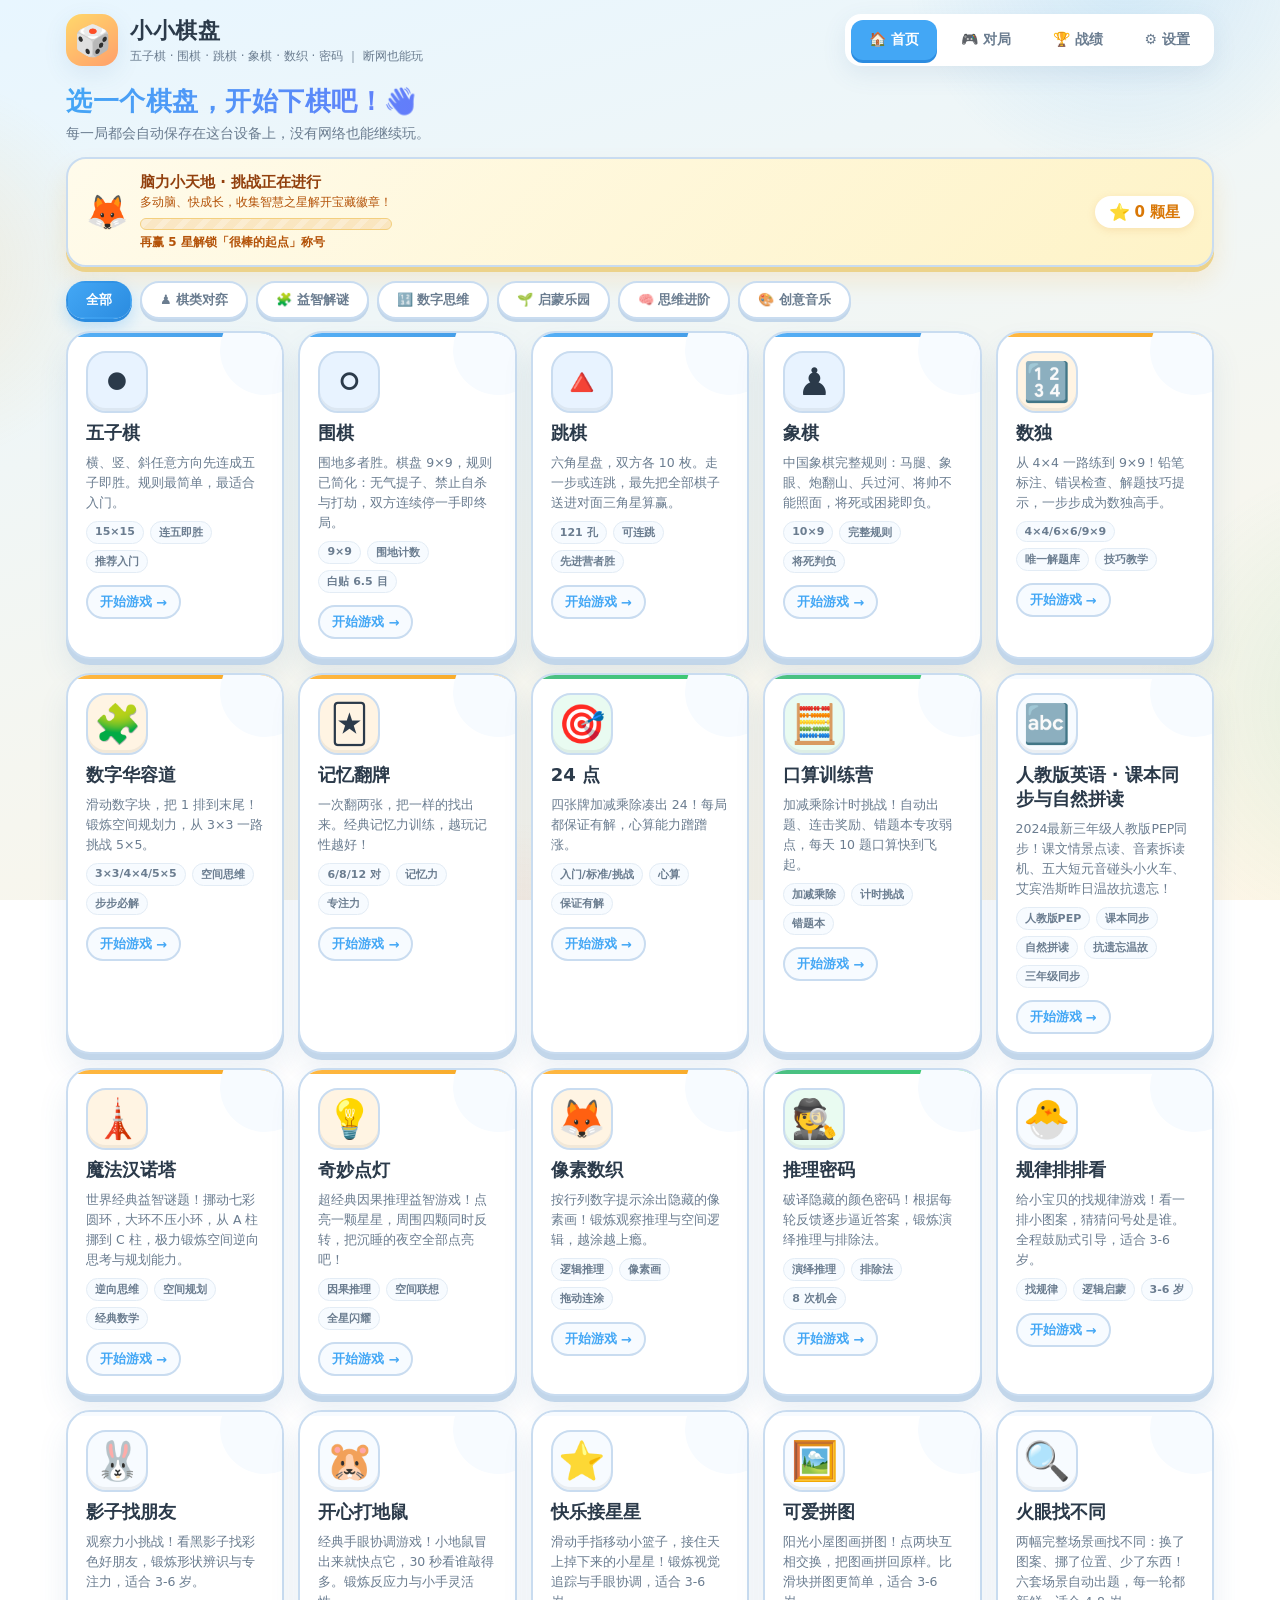
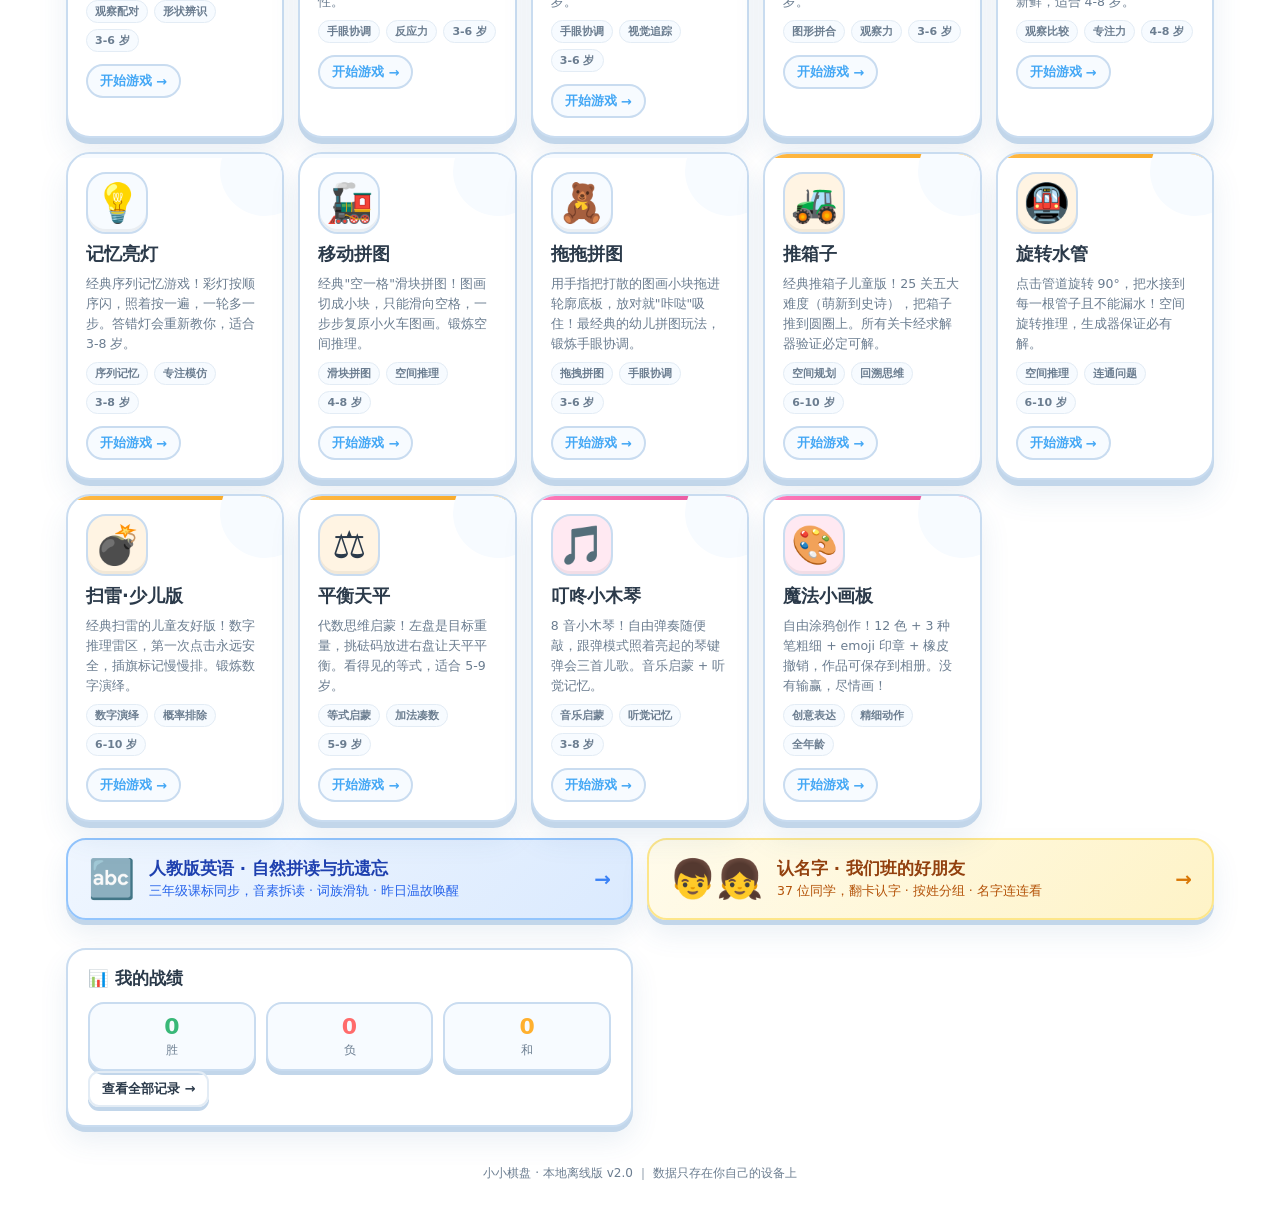
==== index.html @ 716e60b7 "feat(english): 添加人教版英语语速设置功能 - 在全局设置页面添加「🔤 人教版英语专属设置」卡片，支持选择   默认朗读语速（慢速跟读/课本伴学/流利原速） - 在英语游戏内设置抽屉中添" ====
<!DOCTYPE html>
<html lang="zh-CN" data-theme="bright" data-page-node-id="4nRvh53DBbC5wMPTbHIVLl">
<head data-page-node-id="AWfIC6lK8BsHe1IZ5HIHhO">
<meta charset="UTF-8" data-page-node-id="SxxmEcXBBrJCwFJ4m7EIAH" />
<meta name="viewport" content="width=device-width, initial-scale=1, viewport-fit=cover, interactive-widget=resizes-content" data-page-node-id="lpNz6GJNJNiVRt9oU9HmJ3" />
<title>小小棋盘 · 儿童棋类乐园</title>
<link rel="manifest" href="manifest.webmanifest" data-page-node-id="XEs5jKjuqwxN0vk0PBqdCb" />
<meta name="theme-color" content="#8ad0ff" data-page-node-id="6rBXycPLT4jrnFbGdsm5Qd" />
<meta name="apple-mobile-web-app-capable" content="yes" data-page-node-id="IlUaG3WS0WGKgHzhulm5is" />
<meta name="mobile-web-app-capable" content="yes" data-page-node-id="QWLIBNQyX7tontSUi82vbD" />
<meta name="apple-mobile-web-app-status-bar-style" content="default" data-page-node-id="wv9GF1QgyFFh5aq6DIxNHa" />
<meta name="apple-mobile-web-app-title" content="小小棋盘" data-page-node-id="FdLRejmoAothPLu0VaNaOs" />
<link rel="icon" href="data:image/svg+xml,%3Csvg xmlns='http://www.w3.org/2000/svg' viewBox='0 0 64 64'%3E%3Crect width='64' height='64' rx='14' fill='%2343a7f5'/%3E%3Ccircle cx='24' cy='24' r='10' fill='%23222'/%3E%3Ccircle cx='41' cy='40' r='10' fill='%23fff'/%3E%3C/svg%3E" data-page-node-id="fSu2M7FyyVyCVCYTZeYLm3" />
<link rel="stylesheet" href="css/style.css?v=v55" data-page-node-id="Lvp57xQUDwW5h8cNAw4gQy" />
</head>
<body data-page-node-id="ngsDPfwneFW2iA8TdZTWMj">
<div class="app" data-page-node-id="X5Hrn5mg2hZkUIB5a4pS3i">

  <header class="topbar" data-page-node-id="FNx5IIRERB7vWslzJtkRfv">
    <div class="brand" data-page-node-id="b4XvDF59kM3fZyl4uZUDqZ">
      <div class="logo" data-page-node-id="FVLG6HyuGogFRitlTsKLQN">🎲</div>
      <div class="brand-txt" data-page-node-id="9l5fUsQywdbS3WWG2pBEim">
        <h1 data-page-node-id="3INdHxC9KjOdjPAjz148Fc">小小棋盘</h1>
        <p data-page-node-id="7DaqQVBgG8nAe1SHLkzXTQ">五子棋 · 围棋 · 跳棋 · 象棋 · 数织 · 密码 ｜ 断网也能玩</p>
      </div>
    </div>
    <nav class="tabs" id="tabs" data-page-node-id="PEWPHpPuM3xoGGAxEzcy5F">
      <button class="tab active" data-view="home" data-page-node-id="1hHyjw3fJYdwFKTj29gddI">🏠 首页</button>
      <button class="tab" data-view="play" data-page-node-id="LTjIWJ0giTWnznSz69qEUS">🎮 对局</button>
      <button class="tab" data-view="records" data-page-node-id="LCeqT6z7eXGZZuB3dInT9m">🏆 战绩</button>
      <button class="tab" data-view="settings" data-page-node-id="wWyE4HDVC1GZBnvjBR2TSa">⚙️ 设置</button>
    </nav>
  </header>

  <main class="main" data-page-node-id="orBFqOLfdsfKbWzJFCTSvW">

    <!-- ================= 首页 ================= -->
    <section class="view" id="view-home" data-page-node-id="Oe6qiwjkdHCrz8Pq6mxAUX">
      <div class="hero" data-page-node-id="pGe0WFqaGa8ctEPuBFUEtz">
        <h2 data-page-node-id="DyfKC2JcBxCTI9nzlqY6C7">选一个棋盘，开始下棋吧！<span class="wave" data-page-node-id="49QKd5iNELyqaCckHBuffD">👋</span></h2>
        <p data-page-node-id="Il018U4Z6Vz8luNHSP1SpK">每一局都会自动保存在这台设备上，没有网络也能继续玩。</p>
      </div>

      <div class="card home-stars-card" data-page-node-id="jBtozy4j5lEnhcg3pevGdA">
        <div class="hsc-left" data-page-node-id="U7GfPuZo6HYYc5qjr35DVx">
          <span class="hsc-mascot" data-page-node-id="fHdcmiL3ua1TOPq18w1dTd">🦊</span>
          <div style="flex:1;min-width:0" data-page-node-id="Nt8s5girBCfpLQxdLZkSBK">
            <div class="hsc-title" data-page-node-id="cF6G5M3SDupyxJCiRDGx33">脑力小天地 · 挑战正在进行</div>
            <div class="hsc-sub" id="home-stars-txt" data-page-node-id="9OZ9kiFZYh5dMi4dAKdQF4">多动脑、快成长，收集智慧之星解开宝藏徽章！</div>
            <div class="star-track" data-page-node-id="rEFyRQH7hOyeHfaSU0dNyS">
              <div class="star-progress" id="star-progress" style="width:0%" data-page-node-id="uHemy7JDHu0Ds7IkGNVNIT"></div>
            </div>
            <div class="hsc-sub star-progress-txt" id="star-progress-txt" data-page-node-id="ySdC6qDoUxIH1jkpMhJhXP"></div>
          </div>
        </div>
        <div class="hsc-stars" data-page-node-id="MT1uq0CERJkcgwEy5h3fuQ"><span class="star-icon" data-page-node-id="pEBukCMGScOoPXWiCIYd5B">⭐</span> <b id="home-stars-count" data-page-node-id="nszGKrQk3IObrs8iVXn68a">0</b> 颗星</div>
      </div>

      <div class="cat-row" id="cat-row" data-page-node-id="xCCpTrj54FIpinOO7rmVG3"></div>

      <div class="game-grid" id="game-grid" data-page-node-id="H3svzaqIe69ITE8QmHhMso"></div>

      <div class="home-extra" data-page-node-id="oVY4uND42GMqtflKs74UYo">
        <a class="card" href="javascript:void(0)" id="home-pep-card" style="display:flex;align-items:center;gap:14px;text-decoration:none;color:inherit;background:linear-gradient(135deg,#eff6ff 0%,#dbeafe 100%);border:2px solid #93c5fd;">
          <span style="font-size:38px;line-height:1;">🔤</span>
          <span style="flex:1;">
            <span style="display:block;font-size:16.5px;font-weight:800;color:#1e40af;">人教版英语 · 自然拼读与抗遗忘</span>
            <span style="display:block;font-size:12.5px;color:#2563eb;margin-top:3px;">三年级课标同步，音素拆读 · 词族滑轨 · 昨日温故唤醒</span>
          </span>
          <span style="font-size:20px;color:#3b82f6;font-weight:800;">→</span>
        </a>
        <a class="card" href="name-cards.html" style="display:flex;align-items:center;gap:14px;text-decoration:none;color:inherit;background:linear-gradient(135deg,#fffbeb 0%,#fef3c7 100%);border:2px solid #fde68a;">
          <span style="font-size:38px;line-height:1;">👦👧</span>
          <span style="flex:1;">
            <span style="display:block;font-size:16.5px;font-weight:800;color:#92400e;">认名字 · 我们班的好朋友</span>
            <span style="display:block;font-size:12.5px;color:#b45309;margin-top:3px;">37 位同学，翻卡认字 · 按姓分组 · 名字连连看</span>
          </span>
          <span style="font-size:20px;color:#d97706;font-weight:800;">→</span>
        </a>
        <div class="card" id="continue-card" hidden data-page-node-id="pom3PsK3HQvt73j8RIXPQr">
          <h3 data-page-node-id="DcdEibqGJ8Xyy81WhmgBb8">⏳ 未完成的对局</h3>
          <p class="muted" id="continue-txt" data-page-node-id="7tDVXAcWVL3ulNqdy49xza"></p>
          <button class="btn primary" id="btn-continue" data-page-node-id="qI78XN9WqCBv9TNteCXr5O">继续上次对局</button>
        </div>
        <div class="card" data-page-node-id="qwb1422A8eeBcNr1pblgM5">
          <h3 data-page-node-id="8SSOyVnCFCxtz5jyMHTukF">📊 我的战绩</h3>
          <div id="home-stats" class="stat-row" data-page-node-id="PbZzm3gKGlzNJAaLM2WnFY"></div>
          <button class="btn ghost small" data-goto="records" data-page-node-id="Xmp4di1S5HZYiRyfIkCfl5">查看全部记录 →</button>
        </div>
      </div>
    </section>

    <!-- ================= 对局 ================= -->
    <section class="view hidden" id="view-play" data-page-node-id="WAoiHNNvTQSF9eqJCmuAoA">
      <div class="play-head" data-page-node-id="3fA7UKlj1NvRHqsCcIaHYx">
        <button class="btn ghost" id="btn-back" data-page-node-id="8emHOEUbFTn7sByCYvJZdE">← 返回首页</button>
        <h2 id="play-title" data-page-node-id="vrKD1AfkrNwvuLKn5gL6ee">五子棋</h2>
        <button type="button" class="btn small" id="btn-rules" data-page-node-id="KOLGZrhgUQpgkpkzAvlXuF">❓ 玩法</button>
        <button type="button" class="btn small ghost icon-btn" id="btn-settings-drawer" title="对局设置">⚙️</button>
        <span class="pill" id="play-status" data-page-node-id="GbWT1fE5OiBwIOtr5SoxZT">准备开始</span>
      </div>

      <div class="play-body" id="play-body" data-page-node-id="VqkLXCyFS4vjZ2abs1Vnzs">
        <!-- 动态舞台视口容器：由 stageType ('board' | 'puzzle' | 'arcade' | 'story') 挂载 -->
        <div class="stage-viewport board-panel" id="stage-viewport" data-page-node-id="GAoCkKUYBmFIN7YQRf6C8B">
          <div class="stage-host board-host" id="board-host" data-page-node-id="Zz4eKQWIxaszXXF8Ev58oF"></div>
          <div class="stage-foot board-foot" id="board-foot" data-page-node-id="ZCmj35nyM7L2333t8qgwhM"><span id="turn-tip" data-page-node-id="KdknpfHZ9TG9KklGUBmYvf"></span></div>
          <div class="stage-actions" id="stage-actions">
            <div class="board-quick-actions" id="board-quick-actions" data-page-node-id="vw4ZxHgV3x3ZMTFuMMCQbi">
              <button type="button" class="btn small q-btn" id="btn-quick-undo" data-page-node-id="2AnyTtmwEDSjPGLt1LXCGV">↩️ 悔棋</button>
              <button type="button" class="btn small q-btn" id="btn-quick-hint" data-page-node-id="3YF9i73K2JHH233OVCxtxh">💡 提示</button>
              <button type="button" class="btn small q-btn" id="btn-quick-restart" data-page-node-id="ohJ1mNB3jYiH71CkjRBq6S">🔄 重开</button>
              <button type="button" class="btn small q-btn" id="btn-quick-resign" data-page-node-id="KLV8IsramI09TuFO4NsNyC">🏳️ 认输</button>
            </div>
          </div>
        </div>

        <aside class="side-panel" id="side-panel" data-page-node-id="qDiXRIg1fCMkvNUkFe1v5Y">
          <div class="card" id="side-settings-card" data-page-node-id="2yCJ1zWcQ7K7LFV5Y6Zig4">
            <h3 data-page-node-id="K4jT8g9AoVB6jGDUhNhRra">对局设置</h3>
            <label class="field" data-page-node-id="AazJMEnl3HsELG5DUYWqNA"><span data-page-node-id="qMzIHpRClNFprasPrEPg4A">对手</span>
              <select id="sel-mode" data-page-node-id="BBw4DIg0UUmZOnNFMKYhy6">
                <option value="pve" data-page-node-id="kuvvtPBiKarkk3VtU33XSS">🤖 人机对战</option>
                <option value="pvp" data-page-node-id="BOLiETfyAAEyVe3dl7grYQ">👫 双人对战</option>
              </select>
            </label>
            <label class="field" id="field-level" data-page-node-id="IE0HAQf8LjkszX4kX3hdkt"><span data-page-node-id="XWpisEz8lyyx0EJUUzhCjd">难度</span>
              <select id="sel-level" data-page-node-id="iBT2DGnOZloXvCapBaNn4t">
                <option value="easy" data-page-node-id="SMHOtk7U9jQqT1BTY0d08A">🐣 简单</option>
                <option value="normal" selected data-page-node-id="uAtyTaJKL4KKguopPBv4zd">🙂 一般</option>
                <option value="hard" data-page-node-id="DqwFmNLvhlmGwy0p3btYzc">🔥 困难</option>
              </select>
            </label>
            <label class="field" id="field-side" data-page-node-id="ADINBGpbinXcapzFfEWAtW"><span data-page-node-id="9p1mB5r7BmW9EKhLwRik7z">我执</span>
              <select id="sel-side" data-page-node-id="wY4Bic9Knb7wpP2Xv5U2Gw"><option value="1" data-page-node-id="M4C8VWBuCHmB4d2jmuYhpd">先手</option><option value="2" data-page-node-id="vFXQHElDI3ObHvCSahTxvI">后手</option></select>
            </label>
          </div>

          <div class="card" id="side-actions-card" data-page-node-id="vET1DEIGinDw6ENNUwb5h5">
            <h3 data-page-node-id="gza6dwCJUZJts66hfLnjhD">操作</h3>
            <div class="btn-col" data-page-node-id="X3Yk8SGboDQJHsypTGAP83">
              <button class="btn" id="btn-restart" data-page-node-id="8UAMNp8tEeQIMp2aDkVH7U">🔄 重新开始</button>
              <button class="btn" id="btn-undo" data-page-node-id="tdTwByb7utreCGVwpzmYi0">↩️ 悔棋</button>
              <button class="btn" id="btn-hint" data-page-node-id="WtJBarWRqBqwxk9liRbLnj">💡 提示一手</button>
              <button class="btn" id="btn-resign" data-page-node-id="Nw1kHNCvLgFVudHp4TNGEu">🏳️ 认输</button>
            </div>
          </div>

          <div class="card" id="side-info-card" data-page-node-id="A7C11T4tFW7oZcAhPmCV3R">
            <h3 data-page-node-id="QnQ0v6nZJHaG4FSowZi3yW">对局信息</h3>
            <div id="game-info" class="info" data-page-node-id="RmLT7fdCcLknXpYqN05Zat"></div>
          </div>
        </aside>
      </div>

      <!-- 移动端底部设置半屏抽屉 -->
      <div class="drawer-overlay hidden" id="drawer-overlay"></div>
      <div class="settings-drawer hidden" id="settings-drawer">
        <div class="drawer-head">
          <h3 id="drawer-title">⚙️ 游戏设置</h3>
          <button type="button" class="btn ghost small" id="btn-drawer-close">✕</button>
        </div>
        <div class="drawer-body" id="drawer-body"></div>
      </div>
    </section>

    <!-- ================= 战绩 ================= -->
    <section class="view hidden" id="view-records" data-page-node-id="IE4TBXR3F8wgfPhBG4rS2u">
      <div class="view-head" data-page-node-id="Q4d9jFxCZEoBLX669fg3xx">
        <h2 data-page-node-id="HNR4Cjtr43zorLAEIk5RjW">🏆 我的战绩</h2>
        <div class="view-actions" data-page-node-id="AjTcgip0HWa5ySWJHA7LWH">
          <button class="btn ghost small" id="btn-export" data-page-node-id="4QbVgeNkOEA1K4FSzWUL4P">导出备份</button>
          <button class="btn ghost small" id="btn-import" data-page-node-id="VIrkJ0ju1BrBf4YdWtMdZd">导入备份</button>
          <button class="btn danger small" id="btn-clear-records" data-page-node-id="qtEFrj9JrikA8TyI75MYB3">清空记录</button>
        </div>
      </div>
      <div id="records-summary" class="stat-row" data-page-node-id="cGCtHgMtQG9Et8HJoICQs5"></div>
      <div class="card" data-page-node-id="VvlYrkNmhujqv4HCRHkDoA">
        <h3 data-page-node-id="nDOTsFvkRLExqORrMAdtZ6">🏅 智慧成就徽章</h3>
        <div class="badge-grid" id="badge-grid" data-page-node-id="R7aNjFKGTSlACZaQFarAAs"></div>
      </div>
      <div class="card" data-page-node-id="T7CvyxPrVDevFWl6UUsx2D">
        <h3 data-page-node-id="7FVzjn1jeEPSuDT9NaQX22">最近对局</h3>
        <div class="table-wrap" data-page-node-id="qkmf6GO3sLgjgx7rLVO3Sl"><table class="table" id="records-table" data-page-node-id="IAhhdBvVygGGNlRKd51BwA">
          <thead data-page-node-id="Rs5C3DJwqz4FsuVG3AFgmm"><tr data-page-node-id="34BBiPA6gDKzgEX8dW2HCe"><th data-page-node-id="yxHJfmNNqZF6lRhdC84sPE">棋类</th><th data-page-node-id="FRgnFrfijdFzqV7H1QSlvI">结果</th><th data-page-node-id="1e0skgDJA8EyJgRXuOtvpX">难度</th><th data-page-node-id="6N697mC25EQ0nJs2xjHDGx">步数</th><th data-page-node-id="83kkjFZIDLwiWX4okiLWnL">用时</th><th data-page-node-id="kxHM1Y23aG8QaWgxO9VDIC">时间</th><th data-page-node-id="9cQWtscLBBAT290MpOmJdd"></th></tr></thead>
          <tbody data-page-node-id="QNOSIDv4MBGLRMlXvksvCi"></tbody>
        </table></div>
        <p class="muted small" id="records-empty" data-page-node-id="rCmL30gvqh3B5dnVYEOG2w">还没有对局记录，快去下棋吧！</p>
      </div>
    </section>

    <!-- ================= 设置 ================= -->
    <section class="view hidden" id="view-settings" data-page-node-id="qC0JZJgK9HI730xg76nVlW">
      <div class="view-head" data-page-node-id="zpZSLjL8udgkoQ35qyRrUB"><h2 data-page-node-id="wjLN8rmf2mxBswjbD8oPsp">⚙️ 设置</h2></div>

      <div class="card" data-page-node-id="lUBEQZrlN7mYAqjJ1GgVmI">
        <h3 data-page-node-id="q2yYJHHKFGs5p5aYrIdmI1">外观</h3>
        <label class="field" data-page-node-id="swKCRSRn6vZArIssQ4Uxrm"><span data-page-node-id="G09JIsEP6F7zc5FnehpSKs">主题</span>
          <select id="set-theme" data-page-node-id="62dajpDCLFENDnx1utMXLi">
            <option value="bright" data-page-node-id="55wBxSQwSzEwHfp5TfnDTD">☀️ 清新明亮</option>
            <option value="wood" data-page-node-id="0wYPXZXx71Cvh2LWzGsSnj">🪵 木质棋盘</option>
            <option value="night" data-page-node-id="ZHqeELMuuFZSFr3pvGdCBu">🌙 夜间护眼</option>
          </select>
        </label>
        <label class="field switch" data-page-node-id="1wh9bWUyPksA9eVfKN3llC">
          <span data-page-node-id="npeAd9cB45P8cIngCxk0Cf">音效</span>
          <input type="checkbox" id="set-sound" data-page-node-id="vTj7LsesOcm04MT2r2Hzh0" />
          <i data-page-node-id="XNvhMpGI4xZBMXh7UbkRI0"></i>
        </label>
        <label class="field switch" data-page-node-id="LnCRxBBvWblOE6rH9smYF9">
          <span data-page-node-id="sEdi1c7XUy619XufDiuRvF">显示坐标 / 编号</span>
          <input type="checkbox" id="set-coords" data-page-node-id="a5hQSssTtEowg327skY6zw" />
          <i data-page-node-id="zgvt8Pz4D9xb8nsh2NNc04"></i>
        </label>
      </div>

      <div class="card" data-page-node-id="YFUh2kuFDFiaXG8fxhiwiG">
        <h3 data-page-node-id="X5JcUE3rQAVEgzD70iKx8O">单机默认难度</h3>
        <div id="level-presets" class="preset-grid" data-page-node-id="eA2pe62DVtxp3x3KxjgLFM"></div>
      </div>

      <div class="card" id="card-english-settings">
        <h3>🔤 人教版英语专属设置</h3>
        <label class="field">
          <span>默认朗读语速</span>
          <select id="set-english-rate">
            <option value="slow">🐢 慢速跟读 (约 75~85 词/分 · 逐音极清晰)</option>
            <option value="medium">📖 课本伴学 (约 90~105 词/分 · 磁带推荐节奏)</option>
            <option value="normal">🐰 流利原速 (约 125~135 词/分 · 自然原速)</option>
          </select>
        </label>
        <p class="muted small">该设置专门针对「人教版英语」小游戏。已针对手机、平板 (iOS/Android) 与电脑自适应智能校准，切换后立即生效并自动保存。</p>
      </div>

      <div class="card" data-page-node-id="HFGtjqPHnJOZsPe4nuOkoN">
        <h3 data-page-node-id="QBX9E0XCC1WXjKIpBkdFBl">数据与离线</h3>
        <p class="muted small" id="offline-state" data-page-node-id="0r2CzGMV2muMNg7F38s9we">离线状态检测中…</p>
        <div class="btn-row" data-page-node-id="5cMmkx4bs97V3Bp96D0mWB">
          <button class="btn ghost small" id="btn-export2" data-page-node-id="8dIjbnJwpppeBlc27ZSOky">导出全部数据</button>
          <button class="btn ghost small" id="btn-import2" data-page-node-id="B1leen5DM3E9Flp82oVPII">导入数据</button>
          <button class="btn small" id="btn-check-update" data-page-node-id="q5j2hsdgNqLSvbXQUDrXKh">🔄 检查更新</button>
          <button class="btn danger small" id="btn-clear-all" data-page-node-id="gS0hIkrFUA9YPj8aA8M4nD">清空全部数据</button>
        </div>
        <p class="muted small" data-page-node-id="o8vfZ4VxsrMGIcXAtBmNGy">所有数据都保存在本机浏览器（localStorage），不会上传。首次打开网页后，即使断网或关掉网络也能正常进入；联网时会自动检查并更新到最新版本（进度会先保存）。</p>
      </div>

      <div class="card" data-page-node-id="0Lc5QTWU6bQEiKaS0oziJk">
        <h3 data-page-node-id="WEuqSXakMHxK0adctLNmWg">玩法小贴士</h3>
        <ul class="tips" id="tips-list" data-page-node-id="QewwwOCFleGvA0sFdQ2y8u"></ul>
      </div>
    </section>

  </main>

  <footer class="foot" data-page-node-id="c89Oa2C8Zqg2sljw9MDJFb">小小棋盘 · 本地离线版 v2.0 ｜ 数据只存在你自己的设备上</footer>

  <nav class="bottom-bar" id="bottom-bar" data-page-node-id="oG2qvD8dSoaZ5L9UgALpAf">
    <button type="button" class="b-tab active" data-view="home" data-page-node-id="Aef9uyBh7HYpNkvqNXHisW">
      <span class="b-icon" data-page-node-id="GSz8rKETLgwmm8th1RKbdg">🏠</span><span class="b-txt" data-page-node-id="FQSYjCg8jKCMAHzcndMc1c">首页</span>
    </button>
    <button type="button" class="b-tab" data-view="play" data-page-node-id="NPGUF6VAJqw34eZGabWfCH">
      <span class="b-icon" data-page-node-id="0JYd5mmoWMHKALlYB8u3Um">🎮</span><span class="b-txt" data-page-node-id="vCjjuqLapSkzG33auovG84">对局</span>
    </button>
    <button type="button" class="b-tab" data-view="records" data-page-node-id="3tB0PtebUUu4eKbR3cbNkU">
      <span class="b-icon" data-page-node-id="D17AaHeYEA7rNTlnBx12nC">🏆</span><span class="b-txt" data-page-node-id="UoDOgzBKvhFvRz1wqBH1A9">战绩</span>
    </button>
    <button type="button" class="b-tab" data-view="settings" data-page-node-id="jT5VjDw8LU0bTaznKUbHUo">
      <span class="b-icon" data-page-node-id="S3C6EFwLLq0yAZXMSYCD2M">⚙️</span><span class="b-txt" data-page-node-id="F9IDDGSAmCE7KsBozort7O">设置</span>
    </button>
  </nav>
</div>

<div id="toast" class="toast" data-page-node-id="4LR0GZL3DsJ5Lg7WTKaP9L"></div>

<div class="modal hidden" id="result-modal" data-page-node-id="KPBraiZUO22JuNC4FtII4C">
  <div class="modal-box" data-page-node-id="JUm3jMocV5ip3N9Qbr6TMf">
    <div class="modal-emoji" id="result-emoji" data-page-node-id="n6IFlP4skJYPTgk64qCLYe">🎉</div>
    <h3 id="result-title" data-page-node-id="hATHM9HhGazePguQwKUojB">你赢了！</h3>
    <div class="result-stars" id="result-stars" data-page-node-id="v7R7ruRHZ9Z4rkFo5FlI51"></div>
    <div class="result-record" id="result-record" style="display:none" data-page-node-id="7A4Np3TuHkPUqIsrjfoXPC"></div>
    <p class="muted" id="result-sub" data-page-node-id="C1tNz4LDarl7jaQ1OapPRI"></p>
    <div class="btn-row center" data-page-node-id="gD0qvhqm9T0JTTbWdupREu">
      <button class="btn primary" id="btn-again" data-page-node-id="WAVag5EbNfgp3qkJ2JbJHw">再来一局</button>
      <button class="btn ghost" id="btn-result-home" data-page-node-id="VAwJMnzAknIXtMaYvJmbo8">返回首页</button>
    </div>
  </div>
</div>

<div class="modal hidden" id="rules-modal" data-page-node-id="mKWrSwpU5xqaGGnfpDt9oP">
  <div class="modal-box rules-box" data-page-node-id="VOtGF6bwGWjGF4dt3DxfNp">
    <div class="rules-head" data-page-node-id="vlGQpb66DXZSGjB6hpefu7"><b id="rules-title" data-page-node-id="03kmRi5u3YaFZC9DBgqqfJ">玩法说明</b>
      <button type="button" class="btn small" id="btn-rules-close" data-page-node-id="oTIesaLQWWShcG6zQccAUn">✕</button></div>
    <p class="rules-intro" id="rules-intro" data-page-node-id="22GFyT3iBgQgA3fV47XK3h"></p>
    <div class="rules-list" id="rules-body" data-page-node-id="o324u84Y50B9Cf3kkGg1KJ"></div>
    <div class="rules-guide" id="rules-guide" data-page-node-id="8QNOZrF1AnUICaFBm9qE15"></div>
    <p class="rules-tip" id="rules-tip" data-page-node-id="fdRqrdfqGm3EFS7tQBjnGn"></p>
    <div class="btn-row center" data-page-node-id="EPhAlKRsNq1dat5eDOl2pp"><button class="btn primary" id="btn-rules-ok" data-page-node-id="GFT23RycUdpKLkJYQAxc8f">知道啦，开始！</button></div>
  </div>
</div>

<input type="file" id="file-input" accept="application/json" hidden data-page-node-id="kmH6jFGHVUxAFtAXweVFOP" />

<canvas id="fx-canvas" class="fx-canvas" style="position:fixed;inset:0;pointer-events:none;z-index:130;"></canvas>

<script src="js/store.js?v=v56"></script>
<script src="js/sfx.js?v=v56"></script>
<script src="js/fx.js?v=v56"></script>
<script src="js/gestures.js?v=v56"></script>
<script src="js/boardkit.js?v=v56"></script>
<script src="js/games/gomoku.js?v=v56"></script>
<script src="js/games/go.js?v=v56"></script>
<script src="js/games/checkers.js?v=v56"></script>
<script src="js/games/xiangqi.js?v=v56"></script>
<script src="js/games/sudoku.js?v=v56"></script>
<script src="js/games/slide.js?v=v56"></script>
<script src="js/games/memory.js?v=v56"></script>
<script src="js/games/game24.js?v=v56"></script>
<script src="js/games/mathcamp.js?v=v56"></script>
<script src="js/games/english.js?v=v56"></script>
<script src="js/games/hanoi.js?v=v56"></script>
<script src="js/games/lightsout.js?v=v56"></script>
<script src="js/games/nonogram.js?v=v56"></script>
<script src="js/games/mastermind.js?v=v56"></script>
<script src="js/games/pattern.js?v=v56"></script>
<script src="js/games/shadow.js?v=v56"></script>
<script src="js/games/mole.js?v=v56"></script>
<script src="js/games/catch.js?v=v56"></script>
<script src="js/games/puzzle.js?v=v56"></script>
<script src="js/games/diff.js?v=v56"></script>
<script src="js/games/simon.js?v=v56"></script>
<script src="js/games/slidepic.js?v=v56"></script>
<script src="js/games/dragpuzzle.js?v=v56"></script>
<script src="js/games/sokoban.js?v=v56"></script>
<script src="js/games/pipes.js?v=v56"></script>
<script src="js/games/mines.js?v=v56"></script>
<script src="js/games/balance.js?v=v56"></script>
<script src="js/games/xylo.js?v=v56"></script>
<script src="js/games/paint.js?v=v56"></script>
<script src="js/app.js?v=v56"></script>
</body>
</html>
---- css/style.css ----
/* ============ 小小棋盘 · 儿童棋类与脑力乐园 ============ */
:root {
  --bg1: #e8f6ff; --bg2: #fdf6e7;
  --card: #ffffff; --card-2: #f7fbff;
  --ink: #2b3a4a; --ink-2: #6b7d90; --line: #e3ecf5;
  --primary: #43a7f5; --primary-d: #2b8ce0;
  --good: #39b878; --warn: #ffb02e; --bad: #ff6b6b;
  --r: 20px; --shadow: 0 8px 24px rgba(60, 110, 160, 0.10);
  --board: #f6dcae; --board-line: #8a5a2b;
  --nav-h: 62px;
}
[data-theme="wood"] {
  --bg1: #f4e6cf; --bg2: #efe0c6;
  --card: #fffaf1; --card-2: #f8efdd;
  --ink: #4a3728; --ink-2: #8a705a; --line: #e6d5b8;
  --primary: #c1793a; --primary-d: #a3612b;
  --board: #e0b878; --board-line: #6b4423;
  --shadow: 0 8px 24px rgba(110, 75, 45, 0.12);
}
[data-theme="night"] {
  --bg1: #182030; --bg2: #1f2a3e;
  --card: #253147; --card-2: #2c3a52;
  --ink: #e8eef7; --ink-2: #9fb0c7; --line: #374660;
  --primary: #5aa9e6; --primary-d: #3f8fcb;
  --shadow: 0 8px 26px rgba(0, 0, 0, 0.32);
  --board: #2c3a52; --board-line: #7f93ad;
}

* { box-sizing: border-box; -webkit-tap-highlight-color: transparent; }
html, body { min-height: 100%; height: auto; }
body {
  margin: 0;
  font-family: "PingFang SC", "Microsoft YaHei", "Hiragino Sans GB", system-ui, -apple-system, sans-serif;
  color: var(--ink);
  background: linear-gradient(165deg, var(--bg1) 0%, var(--bg2) 100%);
  background-attachment: fixed;
  -webkit-font-smoothing: antialiased;
  overscroll-behavior-y: contain;
  min-height: 100vh;
  min-height: 100dvh;
}

.app {
  max-width: 1180px;
  margin: 0 auto;
  padding: 14px 16px calc(24px + env(safe-area-inset-bottom));
  min-height: 100vh;
  min-height: 100dvh;
  display: flex;
  flex-direction: column;
  padding-left: max(16px, env(safe-area-inset-left));
  padding-right: max(16px, env(safe-area-inset-right));
  padding-top: max(14px, env(safe-area-inset-top));
}

/* ---------- 顶栏 ---------- */
.topbar {
  display: flex;
  align-items: center;
  justify-content: space-between;
  gap: 12px;
  flex-wrap: wrap;
  margin-bottom: 14px;
}
.brand { display: flex; align-items: center; gap: 12px; }
.logo {
  width: 52px; height: 52px; border-radius: 16px;
  display: grid; place-items: center; font-size: 30px;
  background: linear-gradient(145deg, #ffd86b, #ff9f6b);
  box-shadow: var(--shadow);
  transition: transform 0.25s cubic-bezier(0.34, 1.56, 0.64, 1);
}
.logo:hover { transform: scale(1.08) rotate(6deg); }
.brand-txt h1 { margin: 0; font-size: 22px; letter-spacing: 0.5px; font-weight: 800; }
.brand-txt p { margin: 2px 0 0; font-size: 12px; color: var(--ink-2); }

/* 顶部标签（宽屏/平板显示） */
.tabs {
  display: flex; gap: 6px; background: var(--card);
  padding: 6px; border-radius: 16px; box-shadow: var(--shadow); flex-wrap: wrap;
}
.tab {
  border: 0; background: transparent; color: var(--ink-2);
  font-size: 14px; font-weight: 700; padding: 9px 16px;
  border-radius: 12px; cursor: pointer; transition: all 0.2s cubic-bezier(0.34, 1.56, 0.64, 1);
  font-family: inherit;
}
.tab:hover { background: var(--card-2); color: var(--ink); transform: translateY(-1px); }
.tab.active {
  background: var(--primary); color: #fff;
  box-shadow: 0 4px 14px rgba(67, 167, 245, 0.38);
}

/* ---------- 移动端底部原生质感导航栏 ---------- */
.bottom-bar {
  display: none; /* 默认宽屏隐藏 */
}

.main { flex: 1; position: relative; }
.view { animation: viewIn 0.26s cubic-bezier(0.16, 1, 0.3, 1); }
.view.hidden { display: none !important; }
@keyframes viewIn {
  from { opacity: 0; transform: translateY(10px) scale(0.99); }
  to { opacity: 1; transform: none; }
}

/* ---------- 通用卡片 / 按钮 ---------- */
.card {
  background: var(--card);
  border-radius: var(--r);
  padding: 18px 20px;
  box-shadow: var(--shadow);
  margin-bottom: 14px;
  border: 1px solid var(--line);
}
.card h3 { margin: 0 0 12px; font-size: 16.5px; font-weight: 800; }
.muted { color: var(--ink-2); }
.small { font-size: 12.5px; }
.hero { margin: 4px 0 14px; }
.hero h2 { margin: 0 0 6px; font-size: 24px; font-weight: 800; }
.hero p { margin: 0; color: var(--ink-2); font-size: 14px; }
.wave { display: inline-block; animation: wv 2.4s infinite; }
@keyframes wv {
  0%, 60%, 100% { transform: rotate(0); }
  70% { transform: rotate(18deg); }
  80% { transform: rotate(-12deg); }
}

.btn {
  font-family: inherit; font-size: 14px; font-weight: 700;
  border: 1.5px solid var(--line); background: var(--card-2);
  color: var(--ink); padding: 10px 16px; border-radius: 14px;
  cursor: pointer; transition: all 0.15s cubic-bezier(0.34, 1.56, 0.64, 1);
  display: inline-flex; align-items: center; justify-content: center; gap: 6px;
  box-shadow: 0 2px 4px rgba(0, 0, 0, 0.03);
}
.btn:hover { transform: translateY(-2px); box-shadow: 0 6px 16px rgba(0, 0, 0, 0.08); }
.btn:active { transform: scale(0.95) translateY(1px); box-shadow: 0 1px 2px rgba(0, 0, 0, 0.05); }
.btn:disabled { opacity: 0.45; cursor: not-allowed; transform: none !important; box-shadow: none !important; }
.btn.primary {
  background: linear-gradient(135deg, var(--primary), var(--primary-d));
  border-color: transparent; color: #fff;
  box-shadow: 0 4px 14px rgba(67, 167, 245, 0.32);
}
.btn.primary:hover { box-shadow: 0 6px 20px rgba(67, 167, 245, 0.45); }
.btn.ghost { background: transparent; border-color: var(--line); }
.btn.danger { background: var(--bad); border-color: transparent; color: #fff; }
.btn.small { padding: 7px 12px; font-size: 13px; border-radius: 11px; }
.btn-col { display: flex; flex-direction: column; gap: 8px; }
.btn-row { display: flex; gap: 8px; flex-wrap: wrap; }
.btn-row.center { justify-content: center; }

/* ---------- 首页成长星愿与特色推荐 ---------- */
.home-stars-card {
  background: linear-gradient(135deg, #fffbeb 0%, #fef3c7 100%);
  border: 2px solid #fde68a;
  display: flex; align-items: center; justify-content: space-between;
  gap: 12px; padding: 14px 18px; border-radius: 20px;
  box-shadow: 0 4px 18px rgba(245, 158, 11, 0.12);
}
[data-theme="night"] .home-stars-card {
  background: linear-gradient(135deg, #2a3447 0%, #2f3e58 100%);
  border-color: #4f6485;
}
.hsc-left { display: flex; align-items: center; gap: 12px; }
.hsc-mascot { font-size: 34px; line-height: 1; animation: mascotWave 3s infinite ease-in-out; }
@keyframes mascotWave {
  0%, 100% { transform: translateY(0) rotate(0); }
  50% { transform: translateY(-4px) rotate(6deg); }
}
.hsc-title { font-size: 15px; font-weight: 800; color: #92400e; }
[data-theme="night"] .hsc-title { color: #fde68a; }
.hsc-sub { font-size: 12px; color: #b45309; margin-top: 2px; }
[data-theme="night"] .hsc-sub { color: #cbd5e1; }
.hsc-stars {
  font-size: 15px; font-weight: 800; color: #d97706;
  background: #fff; padding: 6px 14px; border-radius: 999px;
  box-shadow: 0 2px 8px rgba(217, 119, 6, 0.15);
  display: flex; align-items: center; gap: 5px; white-space: nowrap;
}
[data-theme="night"] .hsc-stars { background: #1e293b; color: #fbbf24; }
.star-icon { font-size: 17px; }

/* ---------- 游戏大厅网格卡片 ---------- */
.game-grid {
  display: grid;
  grid-template-columns: repeat(auto-fill, minmax(215px, 1fr));
  gap: 14px;
  margin-bottom: 16px;
}
.game-card {
  position: relative;
  background: var(--card);
  border-radius: 22px;
  padding: 18px;
  cursor: pointer;
  box-shadow: var(--shadow);
  border: 2px solid transparent;
  transition: all 0.22s cubic-bezier(0.34, 1.56, 0.64, 1);
  overflow: hidden;
  text-align: left;
  display: flex;
  flex-direction: column;
  gap: 8px;
  font-family: inherit;
  color: inherit;
  animation: cardIn 0.38s cubic-bezier(0.2, 1.2, 0.5, 1) backwards;
}
.game-card:hover {
  transform: translateY(-5px) scale(1.02);
  border-color: var(--primary);
  box-shadow: 0 12px 28px rgba(67, 167, 245, 0.20);
}
.game-card:active { transform: scale(0.97); }
.game-card .gc-emoji { font-size: 38px; line-height: 1; }
.game-card .gc-name { font-size: 18px; font-weight: 800; }
.game-card .gc-desc { font-size: 12.5px; color: var(--ink-2); line-height: 1.6; min-height: 40px; }
.game-card .gc-tags { display: flex; gap: 6px; flex-wrap: wrap; }
.tag {
  font-size: 11px; padding: 3px 8px; border-radius: 999px;
  background: var(--card-2); color: var(--ink-2); border: 1px solid var(--line); font-weight: 600;
}
.game-card .gc-go {
  margin-top: 4px; font-size: 13px; font-weight: 800; color: var(--primary);
  display: flex; align-items: center; gap: 4px;
}
.game-card::after {
  content: ""; position: absolute; right: -28px; top: -28px;
  width: 90px; height: 90px; border-radius: 50%;
  background: var(--card-2); z-index: 0; pointer-events: none;
}
.game-card > * { position: relative; z-index: 1; }

.home-extra { display: grid; grid-template-columns: 1fr 1fr; gap: 14px; }
.stat-row { display: flex; gap: 10px; flex-wrap: wrap; }
.stat {
  flex: 1; min-width: 84px; background: var(--card-2);
  border-radius: 16px; padding: 10px 12px; text-align: center; border: 1px solid var(--line);
}
.stat b { display: block; font-size: 22px; font-weight: 800; }
.stat span { font-size: 12px; color: var(--ink-2); }
.stat.w b { color: var(--good); }
.stat.l b { color: var(--bad); }
.stat.d b { color: var(--warn); }

/* ---------- 对局页 ---------- */
.play-head {
  display: flex; align-items: center; gap: 12px;
  margin-bottom: 12px; flex-wrap: wrap;
}
.play-head h2 { margin: 0; font-size: 20px; font-weight: 800; flex: 1; }
.pill {
  background: var(--card); padding: 7px 16px; border-radius: 999px;
  font-size: 13px; font-weight: 800; box-shadow: var(--shadow); border: 1px solid var(--line);
}
.pill.think { background: var(--warn); color: #3a2a00; animation: pillPulse 0.6s infinite alternate; }

.play-body {
  display: grid; grid-template-columns: 1fr 280px; gap: 14px; align-items: start;
}
.play-body > * { min-width: 0; }
.board-panel {
  background: var(--card); border-radius: var(--r);
  padding: 14px; box-shadow: var(--shadow); border: 1px solid var(--line);
  position: relative;
}
.board-host {
  height: clamp(320px, 64vh, 620px);
  display: flex; align-items: center; justify-content: center;
  overflow: hidden; position: relative;
}
.board-canvas {
  border-radius: 14px; touch-action: manipulation;
  box-shadow: 0 6px 20px rgba(0, 0, 0, 0.12); max-width: 100%;
}
.board-foot {
  text-align: center; color: var(--ink-2); font-size: 13px;
  padding-top: 8px; min-height: 22px; font-weight: 600;
}

/* 棋盘下方快捷操作栏（移动端防滚屏核心） */
.board-quick-actions {
  display: flex;
  gap: 8px;
  justify-content: center;
  margin-top: 10px;
  padding-top: 10px;
  border-top: 1px solid var(--line);
}
.board-quick-actions .q-btn {
  flex: 1; max-width: 110px; min-height: 40px;
  font-size: 13px; font-weight: 700; border-radius: 12px;
}

.side-panel { display: flex; flex-direction: column; }
.field {
  display: flex; align-items: center; justify-content: space-between;
  gap: 10px; margin-bottom: 10px; font-size: 14px; font-weight: 600;
}
.field > span { color: var(--ink-2); font-size: 13px; }
.field select {
  font-family: inherit; font-size: 14px; padding: 8px 10px;
  border-radius: 10px; border: 1.5px solid var(--line);
  background: var(--card-2); color: var(--ink); min-width: 120px; font-weight: 600;
}
.field.switch { position: relative; }
.field.switch input { opacity: 0; position: absolute; right: 0; }
.field.switch i {
  width: 44px; height: 24px; border-radius: 99px; background: var(--line);
  position: relative; transition: 0.2s; cursor: pointer;
}
.field.switch i::after {
  content: ""; position: absolute; left: 3px; top: 3px;
  width: 18px; height: 18px; border-radius: 50%; background: #fff;
  transition: 0.2s; box-shadow: 0 1px 3px rgba(0,0,0,0.2);
}
.field.switch input:checked + i { background: var(--primary); }
.field.switch input:checked + i::after { transform: translateX(20px); }
.info { font-size: 13px; color: var(--ink-2); line-height: 1.9; }
.info b { color: var(--ink); font-weight: 700; }

/* ---------- DOM 型游戏容器（彻底解除高度裁切） ---------- */
.board-host.dom-fit, #board-host.dom-fit {
  height: auto !important;
  min-height: 260px;
  overflow: visible !important;
  align-items: flex-start;
}
.board-host.dom-fit > *, #board-host.dom-fit > * { max-width: 100%; width: 100%; }

/* ---------- 口算训练营（彻底杜绝软键盘弹出、高爽快度按键） ---------- */
.mc-wrap {
  width: 100%; max-width: 480px; margin: 0 auto;
  display: flex; flex-direction: column; gap: 12px;
}
.mc-mode {
  display: flex; align-items: center; gap: 6px;
  flex-wrap: wrap; font-size: 13.5px; color: var(--ink-2); font-weight: 700;
}
.mc-link {
  background: none; border: none; color: var(--primary);
  font-size: 13px; cursor: pointer; padding: 5px 8px; border-radius: 8px;
  font-family: inherit; font-weight: 700;
}
.mc-link:hover { background: rgba(67, 167, 245, 0.12); }
.mc-prog { display: flex; gap: 6px; justify-content: center; }
.mc-prog i {
  width: 20px; height: 8px; border-radius: 4px; background: var(--line);
  transition: all 0.25s cubic-bezier(0.34, 1.56, 0.64, 1);
}
.mc-prog i.cur { background: var(--primary); transform: scaleY(1.7); box-shadow: 0 0 8px rgba(67,167,245,0.4); }
.mc-prog i.ok { background: var(--good); }
.mc-prog i.no { background: var(--bad); }

.mc-question {
  text-align: center; font-size: clamp(32px, 8vw, 44px); font-weight: 900;
  letter-spacing: 2px; padding: 22px 10px; border-radius: 20px;
  background: var(--card); box-shadow: var(--shadow); border: 2px solid var(--line);
  transition: all 0.2s; font-variant-numeric: tabular-nums;
}
.mc-question.good { background: rgba(34, 197, 94, 0.12); border-color: var(--good); }
.mc-question.bad { background: rgba(239, 68, 68, 0.12); border-color: var(--bad); }

/* 答案显影框：无任何 input/contenteditable，纯自绘防弹出 */
.mc-answer {
  display: flex; gap: 10px; justify-content: center; align-items: stretch;
  user-select: none; -webkit-user-select: none;
}
.mc-input-wrap { flex: 0 1 160px; min-width: 120px; }
.mc-input {
  width: 100%; min-height: 52px; display: flex; align-items: center; justify-content: center; gap: 2px;
  font-size: 28px; font-weight: 900; padding: 8px 12px; border: 2.5px solid var(--primary);
  border-radius: 16px; background: var(--card); color: var(--ink);
  font-variant-numeric: tabular-nums; letter-spacing: 2px;
  box-shadow: 0 4px 14px rgba(67, 167, 245, 0.15);
  user-select: none; -webkit-user-select: none;
}
.mc-input.empty {
  border-color: var(--line); color: var(--ink-2);
  font-size: 15px; font-weight: 600; letter-spacing: 0;
}
.mc-input.empty span { opacity: 0.7; }
.mc-caret {
  display: inline-block; width: 2.5px; height: 1.1em; background: var(--primary);
  vertical-align: -2px; margin-left: 2px; animation: mcCaret 1.05s steps(1) infinite;
}
@keyframes mcCaret { 0%, 50% { opacity: 1; } 51%, 100% { opacity: 0; } }

.mc-go {
  padding: 10px 22px; font-size: 16px; font-weight: 800; border-radius: 16px;
  background: linear-gradient(135deg, var(--good), #22c55e); color: #fff; border: none;
  box-shadow: 0 4px 14px rgba(34, 197, 94, 0.35); cursor: pointer;
  transition: transform 0.12s, box-shadow 0.12s;
}
.mc-go:active { transform: scale(0.94); box-shadow: 0 2px 6px rgba(34, 197, 94, 0.2); }

/* 口算数字键盘 */
.mc-pad {
  display: grid; grid-template-columns: repeat(3, 1fr); gap: 10px;
  max-width: 340px; margin: 0 auto; width: 100%;
}
.mc-key {
  min-height: 56px; font-size: 24px; font-weight: 800; border-radius: 16px;
  background: var(--card); color: var(--ink); border: 1.5px solid var(--line);
  box-shadow: 0 3px 0 var(--line), 0 4px 10px rgba(0,0,0,0.03); cursor: pointer;
  font-variant-numeric: tabular-nums; touch-action: manipulation;
  user-select: none; -webkit-user-select: none;
  transition: transform 0.08s ease, box-shadow 0.08s ease, background 0.15s;
  display: flex; align-items: center; justify-content: center;
}
.mc-key:active {
  transform: translateY(3px) scale(0.96);
  box-shadow: 0 0 0 transparent;
  background: rgba(67, 167, 245, 0.15); color: var(--primary);
}
.mc-key-clear { font-size: 18px; color: var(--warn); }
.mc-key-del { font-size: 20px; color: var(--bad); }

.mc-fb { text-align: center; font-size: 16px; font-weight: 800; min-height: 24px; }
.mc-fb.good { color: var(--good); }
.mc-fb.bad { color: var(--bad); }
.mc-result { text-align: center; padding: 8px; }
.mc-score { font-size: 34px; font-weight: 900; color: var(--primary); }
.mc-score.perfect { color: #f59e0b; text-shadow: 0 0 12px rgba(245, 158, 11, 0.35); }
.mc-again { display: flex; justify-content: center; max-width: none; }
.mc-again .btn { padding: 12px 30px; font-size: 16px; border-radius: 16px; }
.mc-hist { text-align: center; font-size: 13px; color: var(--ink-2); line-height: 1.9; }
.mc-hist-item {
  display: inline-block; margin: 0 5px; padding: 2px 10px; border-radius: 8px;
  background: var(--card); box-shadow: var(--shadow); font-weight: 700; color: var(--ink);
}
.mc-hist-item i { font-style: normal; font-size: 11px; color: var(--ink-2); margin-left: 4px; }

/* ---------- 魔法汉诺塔 ---------- */
.hanoi-wrap {
  width: 100%; max-width: 480px; margin: 0 auto;
  display: flex; flex-direction: column; gap: 12px;
}
.hanoi-board {
  display: grid; grid-template-columns: repeat(3, 1fr); gap: 10px;
  height: 250px; align-items: end; background: var(--card-2);
  border-radius: 20px; padding: 18px 8px 10px; border: 2px solid var(--line);
  position: relative; box-shadow: inset 0 2px 8px rgba(0,0,0,0.04);
}
.hanoi-peg-col {
  position: relative; height: 100%; display: flex;
  flex-direction: column; justify-content: flex-end; align-items: center;
  cursor: pointer; user-select: none; -webkit-user-select: none;
  touch-action: manipulation; border-radius: 14px;
  transition: background 0.18s;
}
.hanoi-peg-col.sel { background: rgba(67, 167, 245, 0.12); }
.hanoi-pillar {
  position: absolute; top: 12px; bottom: 20px; width: 10px;
  background: #caa980; border-radius: 6px; box-shadow: inset 0 2px 4px rgba(0,0,0,0.2);
  z-index: 1;
}
.hanoi-rings {
  position: relative; z-index: 2; width: 100%; display: flex;
  flex-direction: column-reverse; align-items: center; gap: 4px; margin-bottom: 22px;
}
.hanoi-ring {
  height: 26px; border-radius: 13px; display: flex; align-items: center;
  justify-content: center; color: #fff; font-size: 13px; font-weight: 900;
  text-shadow: 0 1px 2px rgba(0,0,0,0.3); box-shadow: 0 3px 6px rgba(0,0,0,0.16);
  transition: transform 0.22s cubic-bezier(0.34, 1.56, 0.64, 1);
}
.hanoi-ring.floating {
  transform: translateY(-40px) scale(1.08);
  box-shadow: 0 10px 22px rgba(0,0,0,0.28);
}
.hanoi-base {
  position: absolute; bottom: 0; left: 6px; right: 6px; height: 20px;
  background: #a47d53; border-radius: 8px; display: flex;
  align-items: center; justify-content: center; z-index: 3;
  box-shadow: 0 2px 6px rgba(0,0,0,0.15);
}
.hanoi-pname { font-size: 10.5px; font-weight: 800; color: #fff; }
.hanoi-status-bar {
  display: flex; justify-content: space-between; align-items: center;
  font-size: 13px; color: var(--ink-2); background: var(--card);
  padding: 10px 14px; border-radius: 14px; box-shadow: var(--shadow); border: 1px solid var(--line);
}
.hanoi-step-stat b { color: var(--primary); }

/* ---------- 奇妙点灯 (Lights Out) ---------- */
.lo-wrap {
  width: 100%; max-width: 440px; margin: 0 auto;
  display: flex; flex-direction: column; gap: 12px;
}
.lo-board {
  display: grid; grid-template-columns: repeat(var(--lo-cols, 3), 1fr);
  gap: 10px; padding: 16px; background: linear-gradient(150deg, #1e293b, #0f172a);
  border-radius: 22px; box-shadow: 0 8px 24px rgba(0, 0, 0, 0.25);
}
.lo-cell {
  aspect-ratio: 1; border-radius: 16px;
  border: 2px solid rgba(255, 255, 255, 0.08);
  background: rgba(255, 255, 255, 0.04);
  display: flex; align-items: center; justify-content: center;
  font-size: clamp(24px, 7vw, 36px); cursor: pointer;
  transition: transform 0.15s cubic-bezier(0.34, 1.56, 0.64, 1), background 0.25s, box-shadow 0.25s;
  touch-action: manipulation; user-select: none; -webkit-user-select: none;
}
.lo-cell:active { transform: scale(0.9); }
.lo-cell.lit {
  background: linear-gradient(135deg, rgba(255, 215, 0, 0.28), rgba(255, 165, 0, 0.18));
  border-color: #ffd152; box-shadow: 0 0 16px rgba(255, 209, 82, 0.45);
}
.lo-cell.lit .lo-icon { animation: starGlow 1.8s infinite ease-in-out; }
@keyframes starGlow {
  0%, 100% { transform: scale(1); filter: drop-shadow(0 0 4px #ffd152); }
  50% { transform: scale(1.12); filter: drop-shadow(0 0 10px #ffe58f); }
}
.lo-status-bar {
  display: flex; justify-content: space-between; align-items: center;
  font-size: 13px; color: var(--ink-2); background: var(--card);
  padding: 10px 14px; border-radius: 14px; box-shadow: var(--shadow); border: 1px solid var(--line);
}

/* ---------- 智慧成就徽章墙 ---------- */
.badge-grid {
  display: grid;
  grid-template-columns: repeat(auto-fill, minmax(130px, 1fr));
  gap: 10px;
}
.badge-item {
  border-radius: 16px; padding: 12px 10px; text-align: center;
  display: flex; flex-direction: column; align-items: center; gap: 4px;
  transition: all 0.2s cubic-bezier(0.34, 1.56, 0.64, 1);
}
.badge-item.unlocked {
  background: linear-gradient(145deg, #fffbeb, #fef3c7);
  border: 2px solid #fde68a;
  box-shadow: 0 4px 14px rgba(245, 158, 11, 0.16);
}
[data-theme="night"] .badge-item.unlocked {
  background: linear-gradient(145deg, #2a3447, #31425e);
  border-color: #ffd152;
}
.badge-item.unlocked .badge-icon {
  font-size: 32px; filter: drop-shadow(0 2px 6px rgba(245, 158, 11, 0.35));
  animation: pop 0.4s;
}
.badge-item.unlocked .badge-name { font-size: 13.5px; font-weight: 800; color: #92400e; }
[data-theme="night"] .badge-item.unlocked .badge-name { color: #fde68a; }
.badge-item.unlocked .badge-desc { font-size: 11px; color: #b45309; line-height: 1.3; }
[data-theme="night"] .badge-item.unlocked .badge-desc { color: #cbd5e1; }
.badge-item.unlocked .badge-tag { font-size: 10px; font-weight: 800; color: #d97706; margin-top: 4px; }

.badge-item.locked {
  background: var(--card-2); border: 1.5px dashed var(--line);
  opacity: 0.6; filter: grayscale(0.85);
}
.badge-item.locked .badge-icon { font-size: 28px; }
.badge-item.locked .badge-name { font-size: 13px; font-weight: 700; color: var(--ink-2); }
.badge-item.locked .badge-desc { font-size: 10.5px; color: var(--ink-2); line-height: 1.3; }
.badge-item.locked .badge-tag { font-size: 10px; color: var(--ink-2); margin-top: 4px; }

/* ---------- 记忆翻牌 ---------- */
.mem-board { display: grid; grid-template-columns: repeat(var(--cols, 4), 1fr); gap: 10px; width: 100%; max-width: 540px; margin: 0 auto; }
.mem-card {
  position: relative; aspect-ratio: 1; border: 0; background: transparent; padding: 0; cursor: pointer;
  perspective: 700px; font-family: inherit; -webkit-tap-highlight-color: transparent;
}
.mc-inner { position: absolute; inset: 0; transform-style: preserve-3d; transition: transform 0.38s cubic-bezier(0.34, 1.56, 0.64, 1); }
.mem-card.open .mc-inner { transform: rotateY(180deg); }
.mc-face {
  position: absolute; inset: 0; display: grid; place-items: center; backface-visibility: hidden;
  -webkit-backface-visibility: hidden; border-radius: 16px; font-size: clamp(24px, 6vw, 36px);
}
.mc-back {
  background: linear-gradient(145deg, var(--primary), var(--primary-d));
  color: #fff; font-size: clamp(16px, 4vw, 24px); box-shadow: var(--shadow);
}
.mc-front { background: var(--card); border: 2px solid var(--line); transform: rotateY(180deg); }
.mem-card.done .mc-front { background: #e8f9f0; border-color: var(--good); animation: pop 0.35s; }

/* ---------- 24 点 ---------- */
.n24-wrap { max-width: 480px; margin: 0 auto; display: flex; flex-direction: column; gap: 12px; }
.n24-goal { background: var(--card-2); border-radius: 14px; padding: 10px 14px; font-size: 14px; text-align: center; font-weight: 700; border: 1px solid var(--line); }
.n24-goal b { color: var(--primary); font-size: 18px; }
.n24-tiles { display: flex; gap: 10px; justify-content: center; flex-wrap: wrap; }
.n24-tile {
  font-family: inherit; cursor: pointer; border: 2px solid var(--line); background: var(--card);
  color: var(--ink); border-radius: 16px; min-width: 74px; min-height: 74px; padding: 6px 10px;
  display: flex; flex-direction: column; align-items: center; justify-content: center; gap: 2px;
  transition: all 0.15s cubic-bezier(0.34, 1.56, 0.64, 1); box-shadow: 0 4px 10px rgba(0,0,0,0.04);
}
.n24-tile b { font-size: 26px; font-weight: 900; }
.n24-tile i { font-style: normal; font-size: 10px; color: var(--ink-2); max-width: 70px; overflow: hidden; text-overflow: ellipsis; white-space: nowrap; }
.n24-tile.sel {
  border-color: var(--primary); background: rgba(67, 167, 245, 0.12);
  transform: translateY(-3px) scale(1.05); box-shadow: 0 6px 16px rgba(67, 167, 245, 0.35);
}
.n24-tile:active { transform: scale(0.94); }
.n24-ops { display: flex; gap: 10px; justify-content: center; }
.n24-op {
  font-family: inherit; font-size: 22px; font-weight: 800; cursor: pointer; border: 2px solid var(--line);
  background: var(--card); color: var(--ink); border-radius: 14px; width: 56px; height: 50px;
  transition: all 0.12s; box-shadow: 0 3px 8px rgba(0,0,0,0.04);
}
.n24-op.sel { border-color: var(--primary); background: var(--primary); color: #fff; transform: scale(1.05); }
.n24-op:active { transform: scale(0.92); }
.n24-log { background: var(--card-2); border-radius: 14px; padding: 10px 14px; font-size: 13px; line-height: 2; min-height: 64px; color: var(--ink-2); border: 1px solid var(--line); }

/* ---------- 数独键盘 ---------- */
.sdk-pad { margin-top: 10px; display: flex; flex-direction: column; gap: 8px; }
.sdk-tools { display: flex; gap: 8px; }
.sdk-tools .btn { flex: 1; }
.sdk-notes.active { background: var(--primary); border-color: var(--primary); color: #fff; }
.sdk-digits { display: grid; grid-template-columns: repeat(var(--n, 9), 1fr); gap: 6px; }
.sdk-digit {
  font-family: inherit; border: 1.5px solid var(--line); background: var(--card-2); color: var(--ink);
  border-radius: 12px; padding: 4px 2px; display: flex; flex-direction: column; align-items: center;
  justify-content: center; cursor: pointer; transition: transform 0.1s; min-height: 50px;
}
.sdk-digit b { font-size: 20px; font-weight: 800; line-height: 1.15; }
.sdk-digit span { font-size: 10px; color: var(--ink-2); line-height: 1.2; }
.sdk-digit:active { transform: scale(0.92); background: rgba(67, 167, 245, 0.15); }
.sdk-digit.done { opacity: 0.32; }

/* ---------- 数独学堂 ---------- */
.sdk-tutor {
  margin-top: 10px; background: linear-gradient(150deg, #fff7e0, #ffefd0); border: 1.5px solid #ffd98a;
  border-radius: 16px; padding: 12px 14px; box-shadow: var(--shadow);
}
.sdk-tutor .st-head { display: flex; align-items: center; justify-content: space-between; gap: 8px; }
.sdk-tutor .st-title { font-weight: 800; font-size: 14.5px; color: #8a5a00; }
.sdk-tutor .st-msg { margin: 8px 0 0; font-size: 13.5px; line-height: 1.75; color: #5c4a1e; }
.sdk-tutor .st-foot { display: flex; align-items: center; justify-content: space-between; gap: 8px; margin-top: 10px; }
.sdk-tutor .st-prog { font-size: 12px; color: #a3812e; font-weight: 600; }
.sdk-tutor .st-skip { background: #fff; border-color: #ffd98a; }

.sdk-lesson-mask {
  position: fixed; inset: 0; background: rgba(20, 30, 45, 0.55); z-index: 110;
  display: grid; place-items: center; padding: 20px; backdrop-filter: blur(4px);
}
.sdk-lesson-mask.hidden { display: none; }
.sdk-lesson {
  background: var(--card); border-radius: 24px; padding: 22px; width: min(440px, 94vw);
  max-height: 86vh; overflow: auto; box-shadow: 0 20px 50px rgba(0, 0, 0, 0.25);
  animation: pop 0.3s cubic-bezier(0.2, 1.4, 0.5, 1);
}
.sdk-lesson .sl-head { display: flex; align-items: center; justify-content: space-between; margin-bottom: 6px; }
.sdk-lesson .sl-head b { font-size: 18px; font-weight: 800; }
.sdk-lesson .sl-item {
  display: flex; align-items: center; gap: 12px; width: 100%; text-align: left; font-family: inherit; color: inherit;
  background: var(--card-2); border: 1.5px solid var(--line); border-radius: 16px; padding: 12px 14px; margin-top: 10px;
  cursor: pointer; transition: all 0.15s;
}
.sdk-lesson .sl-item:hover { border-color: var(--primary); transform: translateY(-2px); }
.sdk-lesson .sl-emoji { font-size: 26px; }
.sdk-lesson .sl-txt { flex: 1; display: flex; flex-direction: column; gap: 2px; }
.sdk-lesson .sl-txt b { font-size: 14.5px; font-weight: 700; }
.sdk-lesson .sl-txt i { font-style: normal; font-size: 12px; color: var(--ink-2); }
.sdk-lesson .sl-go { font-size: 13px; font-weight: 800; color: var(--primary); white-space: nowrap; }

/* ---------- 战绩 / 设置 ---------- */
.view-head { display: flex; align-items: center; justify-content: space-between; gap: 10px; margin-bottom: 14px; flex-wrap: wrap; }
.view-head h2 { margin: 0; font-size: 20px; font-weight: 800; }
.view-actions { display: flex; gap: 8px; flex-wrap: wrap; }
.table-wrap { overflow-x: auto; }
.table { width: 100%; border-collapse: collapse; font-size: 13.5px; }
.table th, .table td { padding: 10px; text-align: left; border-bottom: 1px solid var(--line); white-space: nowrap; }
.table th { color: var(--ink-2); font-weight: 700; font-size: 12.5px; }
.table td .del { cursor: pointer; color: var(--bad); font-weight: 800; }
.preset-grid { display: grid; grid-template-columns: repeat(auto-fill, minmax(190px, 1fr)); gap: 12px; }
.preset { background: var(--card-2); border-radius: 14px; padding: 12px; border: 1px solid var(--line); }
.preset .pn { font-weight: 800; margin-bottom: 8px; font-size: 14px; }
.preset select { width: 100%; font-family: inherit; font-size: 13px; padding: 7px 9px; border-radius: 9px; border: 1px solid var(--line); background: var(--card); color: var(--ink); }
.tips { margin: 0; padding-left: 20px; font-size: 13.5px; color: var(--ink-2); line-height: 2; }
.foot { text-align: center; color: var(--ink-2); font-size: 12px; padding: 24px 0 6px; }

/* ---------- toast / modal ---------- */
.toast {
  position: fixed; left: 50%; bottom: 32px; transform: translate(-50%, 20px);
  background: rgba(30, 42, 56, 0.94); color: #fff;
  padding: 11px 22px; border-radius: 999px; font-size: 14px; font-weight: 600;
  opacity: 0; pointer-events: none; transition: transform 0.3s cubic-bezier(0.34, 1.56, 0.64, 1), opacity 0.25s;
  z-index: 125; max-width: 84vw; text-align: center; box-shadow: 0 10px 30px rgba(0,0,0,0.25);
}
.toast.show { opacity: 1; transform: translate(-50%, 0); }
.modal {
  position: fixed; inset: 0; background: rgba(18, 26, 38, 0.58);
  display: grid; place-items: center; z-index: 120; backdrop-filter: blur(4px);
}
.modal.hidden { display: none !important; }
.modal-box {
  background: var(--card); border-radius: 26px; padding: 30px; text-align: center;
  max-width: 340px; width: 88%; box-shadow: 0 20px 50px rgba(0, 0, 0, 0.3);
  animation: pop 0.35s cubic-bezier(0.34, 1.56, 0.64, 1); border: 2px solid var(--line);
}
@keyframes pop { from { transform: scale(0.82); opacity: 0; } to { transform: scale(1); opacity: 1; } }
.modal-emoji { font-size: 56px; line-height: 1; margin-bottom: 4px; }
.modal-box h3 { margin: 8px 0 6px; font-size: 22px; font-weight: 800; }
.modal-box p { margin: 0 0 20px; font-size: 14px; }

/* ---------- 全站动效与水波纹 ---------- */
.fx-confetti { position: fixed; inset: 0; width: 100%; height: 100%; pointer-events: none; z-index: 130; }
.fx-pop { animation: fxPop 0.48s cubic-bezier(0.2, 1.5, 0.5, 1); }
.fx-bad { animation: fxBad 0.48s ease; }
.fx-shake { animation: fxShake 0.46s ease; }
@keyframes fxPop {
  0% { transform: scale(1); }
  35% { transform: scale(1.09); }
  60% { transform: scale(0.97); }
  100% { transform: scale(1); }
}
@keyframes fxBad { 0% { transform: scale(1); } 30% { transform: scale(1.06); } 100% { transform: scale(1); } }
@keyframes fxShake {
  0%, 100% { transform: translateX(0); }
  20% { transform: translateX(-8px); }
  40% { transform: translateX(7px); }
  60% { transform: translateX(-5px); }
  80% { transform: translateX(3px); }
}
.fx-emoji {
  position: fixed; z-index: 131; pointer-events: none;
  animation: fxFloat 1.2s cubic-bezier(0.16, 1, 0.3, 1) forwards;
}
@keyframes fxFloat {
  0% { opacity: 0; transform: translate(-50%, 0) scale(0.4); }
  20% { opacity: 1; transform: translate(-50%, -18px) scale(1.2); }
  100% { opacity: 0; transform: translate(calc(-50% + var(--dx, 0px)), -92px) rotate(var(--rot, 0deg)) scale(0.8); }
}
.fx-banner {
  position: fixed; left: 50%; top: 38%; transform: translate(-50%, -50%);
  z-index: 132; pointer-events: none; font-size: clamp(24px, 6vw, 42px);
  font-weight: 900; letter-spacing: 2px; color: var(--primary);
  text-shadow: 0 4px 18px rgba(0, 0, 0, 0.2); animation: fxBanner 1.15s cubic-bezier(0.2, 1.4, 0.5, 1) forwards;
}
.fx-banner.soft { color: var(--ink); font-size: clamp(20px, 5vw, 32px); }
@keyframes fxBanner {
  0% { opacity: 0; transform: translate(-50%, -50%) scale(0.6); }
  25% { opacity: 1; transform: translate(-50%, -50%) scale(1.08); }
  70% { opacity: 1; transform: translate(-50%, -50%) scale(1); }
  100% { opacity: 0; transform: translate(-50%, -70%) scale(0.95); }
}

/* 涟漪波纹 */
.fx-ripple {
  position: absolute; border: 3px solid rgba(67, 167, 245, 0.65);
  border-radius: 50%; pointer-events: none;
  transform: scale(0); animation: rippleWave 0.55s ease-out forwards;
}
@keyframes rippleWave {
  0% { transform: scale(0.05); opacity: 1; }
  100% { transform: scale(1); opacity: 0; }
}

/* ============================================================
   移动端 (≤640px) 核心自适应重构
   ============================================================ */
@media (max-width: 640px) {
  .app {
    padding: 10px 12px calc(76px + env(safe-area-inset-bottom));
  }
  .topbar { gap: 8px; margin-bottom: 10px; }
  .logo { width: 44px; height: 44px; font-size: 24px; border-radius: 14px; }
  .brand-txt h1 { font-size: 18px; }
  .brand-txt p { font-size: 11px; }

  /* 手机端隐藏顶部导航，启用底部停靠栏，节约顶部视口 */
  .topbar .tabs { display: none; }

  /* 移动端底部原生质感导航栏 */
  .bottom-bar {
    display: flex;
    position: fixed; bottom: 0; left: 0; right: 0; z-index: 95;
    background: rgba(255, 255, 255, 0.94);
    backdrop-filter: blur(14px); -webkit-backdrop-filter: blur(14px);
    border-top: 1px solid var(--line);
    padding: 6px 10px calc(6px + env(safe-area-inset-bottom));
    box-shadow: 0 -4px 18px rgba(0, 0, 0, 0.08);
    justify-content: space-around; align-items: center;
  }
  [data-theme="night"] .bottom-bar {
    background: rgba(32, 43, 62, 0.94); border-color: var(--line);
  }
  [data-theme="wood"] .bottom-bar {
    background: rgba(255, 250, 241, 0.94);
  }
  .b-tab {
    flex: 1; display: flex; flex-direction: column; align-items: center;
    gap: 3px; border: none; background: transparent; color: var(--ink-2);
    font-size: 11px; font-weight: 700; padding: 4px 6px; border-radius: 12px;
    cursor: pointer; font-family: inherit;
    transition: all 0.18s cubic-bezier(0.34, 1.56, 0.64, 1);
  }
  .b-tab .b-icon { font-size: 20px; line-height: 1; transition: transform 0.18s; }
  .b-tab.active { color: var(--primary); }
  .b-tab.active .b-icon { transform: scale(1.18) translateY(-2px); }

  .hero { margin: 0 0 10px; }
  .hero h2 { font-size: 18.5px; }
  .hero p { font-size: 12.5px; }

  /* 首页卡片：双列布局，紧凑轻盈 */
  .game-grid { grid-template-columns: repeat(2, 1fr); gap: 10px; }
  .game-card { padding: 13px; border-radius: 18px; gap: 6px; }
  .game-card .gc-emoji { font-size: 30px; }
  .game-card .gc-name { font-size: 16px; }
  .game-card .gc-desc { display: none; }
  .game-card .gc-tags .tag { font-size: 10px; padding: 2px 6px; }
  .game-card::after { right: -24px; top: -24px; width: 70px; height: 70px; }

  .home-stars-card { padding: 11px 14px; border-radius: 16px; }
  .hsc-mascot { font-size: 28px; }
  .hsc-title { font-size: 14px; }
  .hsc-sub { font-size: 11px; }
  .hsc-stars { font-size: 13px; padding: 5px 10px; }

  /* 对局页：棋盘吃满屏幕宽度，无需滚动即可操作 */
  .play-body { grid-template-columns: 1fr; gap: 10px; }
  .play-head { gap: 8px; margin-bottom: 8px; }
  .play-head h2 { font-size: 16.5px; }
  .play-head .btn { padding: 7px 10px; font-size: 13px; }
  .pill { font-size: 12px; padding: 6px 12px; }
  .board-panel { padding: 8px; border-radius: 16px; }
  .board-host {
    height: min(calc(100vw - 32px), 64vh);
    height: min(calc(100vw - 32px), 64svh);
  }

  /* 快捷操作栏直接贴合棋盘底部，单手操作绝不滚屏 */
  .board-quick-actions { margin-top: 8px; padding-top: 8px; }
  .board-quick-actions .q-btn { min-height: 42px; font-size: 13px; }

  .side-panel .card:nth-child(2) { display: none; } /* 侧栏操作已提至棋盘下方，手机端隐藏以防冗余 */
  .side-panel .card { margin-bottom: 10px; padding: 12px 14px; }

  /* 手机端数独键盘加大触控热区 */
  .sdk-digit { min-height: 54px; border-radius: 12px; }
  .sdk-digit b { font-size: 22px; }

  /* 手机端口算：全宽触屏按键 */
  .mc-wrap { gap: 8px; }
  .mc-question { padding: 16px 6px; font-size: clamp(26px, 8.5vw, 36px); }
  .mc-input { min-height: 48px; font-size: 24px; }
  .mc-key { min-height: 56px; font-size: 22px; }
  .mc-pad { gap: 8px; max-width: 320px; }

  /* 手机端汉诺塔与点灯 */
  .hanoi-board { height: 210px; padding: 14px 6px 8px; }
  .hanoi-ring { height: 23px; font-size: 12px; }
  .lo-board { gap: 8px; padding: 12px; }

  .toast { font-size: 13px; padding: 10px 18px; bottom: calc(76px + env(safe-area-inset-bottom)); }
  .modal-box { padding: 24px 20px; }
  .modal-emoji { font-size: 48px; }
  .modal-box h3 { font-size: 20px; }
  .badge-grid { grid-template-columns: repeat(2, 1fr); }
}

/* 极小屏幕（≤350px）：卡片单列保证舒适阅读 */
@media (max-width: 350px) {
  .game-grid { grid-template-columns: 1fr; }
  .game-card .gc-desc { display: block; }
}

/* 手机横屏模式 */
@media (max-width: 900px) and (max-height: 500px) and (orientation: landscape) {
  .app { padding-top: 6px; padding-bottom: calc(10px + env(safe-area-inset-bottom)); }
  .brand-txt { display: none; }
  .logo { width: 34px; height: 34px; font-size: 18px; border-radius: 10px; }
  .topbar { margin-bottom: 6px; }
  .hero { display: none; }
  .bottom-bar { display: none !important; }
  .topbar .tabs { display: flex; }
  .play-head { margin-bottom: 6px; }
  .play-body { grid-template-columns: 1fr 210px; gap: 8px; }
  .board-panel { padding: 6px; }
  #board-host { height: 76vh; height: 76svh; }
  .board-foot { display: none; }
  .side-panel .card { padding: 8px 10px; margin-bottom: 6px; }
  .mc-question { padding: 8px; font-size: 24px; }
  .mc-key { min-height: 40px; font-size: 18px; }
  .mc-pad { max-width: 270px; gap: 5px; }
}

/* 触屏通用交互（增大舒适触感） */
@media (pointer: coarse) {
  .b-tab { min-height: 46px; }
  .btn { min-height: 44px; }
  .btn.small { min-height: 38px; }
  .field select { min-height: 42px; }
  .game-card:hover { transform: none; border-color: transparent; }
  .game-card:active { transform: scale(0.97); border-color: var(--primary); }
  body { background-attachment: scroll; }
}

/* 减少动态效果偏好 */
@media (prefers-reduced-motion: reduce) {
  .game-card, .fx-emoji, .fx-banner, .view, .modal-box, .mc-question, .hsc-mascot { animation: none !important; }
  .mc-inner, .btn, .tab { transition: none !important; }
}

/* ============================================================
   v2.0 界面升级：分类筛选 / 分类主题卡片 / 结算星 / 数织 / 推理密码
   ============================================================ */

/* ---------- 首页分类筛选 ---------- */
.cat-row {
  display: flex; gap: 8px; flex-wrap: wrap;
  margin: 0 0 12px;
}
.cat-chip {
  font-family: inherit; font-size: 13px; font-weight: 700;
  border: 1.5px solid var(--line); background: var(--card);
  color: var(--ink-2); padding: 8px 16px; border-radius: 999px;
  cursor: pointer; transition: all 0.18s cubic-bezier(0.34, 1.56, 0.64, 1);
  min-height: 38px;
}
.cat-chip:hover { transform: translateY(-2px); color: var(--ink); border-color: var(--primary); }
.cat-chip.active {
  background: linear-gradient(135deg, var(--primary), var(--primary-d));
  border-color: transparent; color: #fff;
  box-shadow: 0 4px 12px rgba(67, 167, 245, 0.35);
}

/* ---------- 卡片入场交错（配合 --i 延迟） ---------- */
.game-card { animation-delay: calc(var(--i, 0) * 45ms); }
.game-card .gc-go .gc-arrow { display: inline-block; transition: transform 0.2s cubic-bezier(0.34, 1.56, 0.64, 1); }
.game-card:hover .gc-go .gc-arrow { transform: translateX(5px); }

/* 分类主题色（卡片左上装饰光斑 + emoji 底衬） */
.game-card .gc-emoji {
  width: 62px; height: 62px; border-radius: 18px;
  display: grid; place-items: center;
  background: var(--cat-bg, var(--card-2));
  box-shadow: inset 0 0 0 1.5px var(--cat-line, var(--line));
  transition: transform 0.25s cubic-bezier(0.34, 1.56, 0.64, 1);
}
.game-card:hover .gc-emoji { transform: scale(1.1) rotate(-5deg); }
.game-card[data-cat="board"]  { --cat-bg: #e8f3ff; --cat-line: #bcd9f7; }
.game-card[data-cat="board"]::before { background: linear-gradient(135deg, #43a7f5, #2b8ce0); }
.game-card[data-cat="puzzle"] { --cat-bg: #fff4e3; --cat-line: #f7d9ac; }
.game-card[data-cat="puzzle"]::before { background: linear-gradient(135deg, #ffb02e, #f59e0b); }
.game-card[data-cat="number"] { --cat-bg: #e9fbf1; --cat-line: #b4e8ca; }
.game-card[data-cat="number"]::before { background: linear-gradient(135deg, #39b878, #22c55e); }
.game-card::before {
  content: ""; position: absolute; left: 0; top: 0;
  width: 100%; height: 4px; border-radius: 22px 22px 0 0;
  background: var(--card-2); opacity: 0.9;
}
.game-card { border-radius: 22px; }

/* ---------- 结算星星 ---------- */
.result-stars {
  display: flex; align-items: center; justify-content: center; gap: 4px;
  min-height: 34px; margin: 2px 0 6px;
}
.result-stars .rs-star {
  font-size: 26px; display: inline-block;
  animation: rsStarIn 0.5s cubic-bezier(0.2, 1.6, 0.5, 1) backwards;
}
@keyframes rsStarIn {
  from { transform: scale(0) rotate(-120deg); opacity: 0; }
  to { transform: scale(1) rotate(0); opacity: 1; }
}
.result-stars .rs-label { font-size: 12.5px; color: #b45309; font-weight: 700; margin-left: 6px; }
[data-theme="night"] .result-stars .rs-label { color: #fde68a; }

/* ---------- 底部导航 active 药丸 ---------- */
.bottom-bar { gap: 4px; }
.b-tab { position: relative; }
.b-tab.active::before {
  content: ""; position: absolute; top: 2px; left: 50%;
  transform: translateX(-50%);
  width: 34px; height: 3px; border-radius: 3px;
  background: var(--primary);
  animation: bTabIn 0.25s cubic-bezier(0.34, 1.56, 0.64, 1);
}
@keyframes bTabIn { from { width: 0; } to { width: 34px; } }

/* ---------- 数织 Nonogram ---------- */
.nono-wrap {
  width: 100%; max-width: 560px; margin: 0 auto;
  display: flex; flex-direction: column; gap: 10px;
  user-select: none; -webkit-user-select: none;
}
.nono-toolbar { display: flex; gap: 8px; justify-content: center; flex-wrap: wrap; }
.nono-mode-btn.active-cross {
  background: rgba(255, 107, 107, 0.12); border-color: var(--bad); color: var(--bad);
}
.nono-table {
  background: var(--card); border: 2px solid var(--line);
  border-radius: 16px; padding: 8px;
  box-shadow: var(--shadow);
  touch-action: none;
  display: flex; flex-direction: column; gap: 2px;
}
.nono-head, .nono-body { display: flex; gap: 2px; }
.nono-corner, .nono-rowclues { width: var(--roww, 52px); flex: none; display: flex; flex-direction: column; gap: 2px; }
.nono-colclues { flex: 1; display: grid; grid-template-columns: repeat(var(--n, 5), 1fr); gap: 2px; }
.nono-clue {
  font-size: var(--cluefs, 11px); font-weight: 800; color: var(--ink-2);
  display: flex; align-items: center; justify-content: center;
  white-space: pre-line; line-height: 1.2; text-align: center;
  transition: color 0.25s, opacity 0.25s;
}
.nono-colclues { min-height: var(--colh, 40px); }
.nono-clue.done { color: var(--good); opacity: 0.45; }
.nono-clue-row { flex: 1; }
.nono-grid {
  flex: 1; min-width: 0;
  display: grid; grid-template-columns: repeat(var(--n, 5), 1fr);
  gap: 2px;
}
.nono-cell {
  aspect-ratio: 1; border-radius: 22%;
  background: var(--card-2); border: 1.5px solid var(--line);
  cursor: pointer; transition: transform 0.1s, background 0.15s, border-color 0.15s;
  display: flex; align-items: center; justify-content: center;
  font-size: clamp(9px, 2vw, 13px); color: var(--bad); font-weight: 900;
}
.nono-cell:nth-child(4n+1):nth-child(8n+1), .nono-cell:nth-child(4n):nth-child(8n) { }
.nono-cell:hover { border-color: var(--primary); }
.nono-cell.fill {
  background: linear-gradient(135deg, #5b7fd4, #4a6cc0);
  border-color: #4a6cc0;
  animation: nonoFill 0.18s cubic-bezier(0.34, 1.56, 0.64, 1);
}
@keyframes nonoFill { from { transform: scale(0.6); } to { transform: scale(1); } }
.nono-cell.cross::after { content: '✕'; opacity: 0.55; }
.nono-cell.wrong { background: rgba(255, 107, 107, 0.25); border-color: var(--bad); }
.nono-hint { text-align: center; margin: 0; }

/* ---------- 推理密码 Mastermind ---------- */
.mm-wrap {
  width: 100%; max-width: 460px; margin: 0 auto;
  display: flex; flex-direction: column; gap: 10px;
  user-select: none; -webkit-user-select: none;
}
.mm-legend { text-align: center; font-size: 12px; color: var(--ink-2); font-weight: 600; }
.mm-history {
  display: flex; flex-direction: column; gap: 6px;
  background: var(--card); border: 2px solid var(--line);
  border-radius: 16px; padding: 10px; min-height: 180px; max-height: 300px;
  overflow-y: auto; box-shadow: var(--shadow);
}
.mm-row {
  display: flex; align-items: center; gap: 10px;
  background: var(--card-2); border-radius: 12px; padding: 7px 10px;
  animation: mmRowIn 0.3s cubic-bezier(0.34, 1.56, 0.64, 1);
}
@keyframes mmRowIn { from { transform: translateY(8px); opacity: 0; } to { transform: none; opacity: 1; } }
.mm-no {
  width: 22px; height: 22px; border-radius: 50%; flex: none;
  background: var(--line); color: var(--ink-2); font-size: 11px; font-weight: 800;
  display: grid; place-items: center;
}
.mm-pegs { display: flex; gap: 4px; flex: 1; }
.mm-peg {
  width: 34px; height: 34px; border-radius: 50%; font-size: 19px;
  display: grid; place-items: center; background: var(--card);
  border: 2px solid var(--line);
  transition: transform 0.15s cubic-bezier(0.34, 1.56, 0.64, 1);
}
.mm-peg.set { border-color: rgba(0, 0, 0, 0.12); box-shadow: 0 2px 6px rgba(0, 0, 0, 0.1); }
.mm-peg.empty { opacity: 0.5; }
.mm-cur .mm-peg.empty { border-style: dashed; }
.mm-cur {
  display: flex; gap: 6px; justify-content: center;
  padding: 8px; background: var(--card);
  border: 2px dashed var(--primary); border-radius: 16px; box-shadow: var(--shadow);
}
.mm-pins { display: flex; gap: 2px; flex-wrap: wrap; max-width: 110px; justify-content: flex-end; }
.mm-pin { font-size: 13px; }
.mm-row.mm-reveal { background: rgba(245, 158, 11, 0.12); border: 1.5px solid #f7d9ac; }
.mm-row.mm-reveal .mm-peg { border-color: #f7d9ac; }
.mm-fb { text-align: center; font-size: 13px; font-weight: 700; color: var(--ink-2); min-height: 18px; }
.mm-pad {
  display: grid; grid-template-columns: repeat(4, 1fr); gap: 8px;
}
.mm-color {
  font-family: inherit; border: 2px solid var(--line); background: var(--card);
  border-radius: 14px; min-height: 48px; cursor: pointer;
  display: flex; align-items: center; justify-content: center;
  transition: transform 0.1s, box-shadow 0.15s, border-color 0.15s;
  box-shadow: 0 2px 6px rgba(0, 0, 0, 0.05);
}
.mm-color:hover { transform: translateY(-2px); border-color: var(--primary); }
.mm-color:active { transform: scale(0.92); }
.mm-dot { font-size: 22px; line-height: 1; }
.mm-act { font-size: 18px; font-weight: 800; color: var(--ink-2); }
.mm-go { background: var(--card-2); color: var(--primary); border-color: var(--primary); }
.mm-go.ready {
  background: linear-gradient(135deg, var(--primary), var(--primary-d));
  color: #fff; border-color: transparent;
  box-shadow: 0 4px 14px rgba(67, 167, 245, 0.4);
  animation: goPulse 1.2s infinite;
}
@keyframes goPulse { 0%, 100% { transform: scale(1); } 50% { transform: scale(1.04); } }

/* ---------- 新组件移动端适配 ---------- */
@media (max-width: 640px) {
  .cat-row { gap: 6px; margin-bottom: 10px; }
  .cat-chip { font-size: 12px; padding: 7px 12px; min-height: 36px; }
  .game-card .gc-emoji { width: 48px; height: 48px; border-radius: 14px; font-size: 26px; }
  .nono-table { padding: 6px; }
  .nono-clue { font-size: 9.5px; }
  .mm-peg { width: 30px; height: 30px; font-size: 16px; }
  .mm-history { min-height: 150px; max-height: 220px; padding: 8px; }
  .mm-pad { grid-template-columns: repeat(4, 1fr); gap: 6px; }
  .mm-color { min-height: 46px; }
  .result-stars .rs-star { font-size: 22px; }
}
@media (max-width: 350px) {
  .cat-chip { padding: 6px 10px; font-size: 11px; }
  .mm-peg { width: 26px; height: 26px; font-size: 14px; }
  .mm-pegs { gap: 2px; }
}
/* 数织拖动时防止页面滚动已由 touch-action:none 处理；横屏压缩历史区 */
@media (max-width: 900px) and (max-height: 500px) and (orientation: landscape) {
  .mm-history { min-height: 110px; max-height: 150px; }
  .nono-wrap { gap: 6px; }
}

/* ============================================================
   v3.0 趣味棋盘风整体翻新：描边 + 实体投影 + 按键式交互
   （追加于文件末尾，利用层叠覆盖上面的同权重规则）
   ============================================================ */
:root {
  --toy-line: #c9dcf0;
  --toy-shadow: #c2d6ea;
  --toy-shadow-hi: #a9c2dd;
  --r: 20px;
}
[data-theme="wood"] {
  --toy-line: #dcc39a;
  --toy-shadow: #d3b78a;
  --toy-shadow-hi: #bd9f6f;
}
[data-theme="night"] {
  --toy-line: #3d4d6b;
  --toy-shadow: #1b2536;
  --toy-shadow-hi: #131b29;
}

/* 背景装饰：漂浮的柔光色块，让页面不再是"一张平纸" */
body::before {
  content: ""; position: fixed; z-index: -1; inset: 0; pointer-events: none;
  background:
    radial-gradient(340px 340px at 88% -4%, rgba(67, 167, 245, 0.16), transparent 65%),
    radial-gradient(300px 300px at -6% 30%, rgba(255, 176, 46, 0.14), transparent 65%),
    radial-gradient(380px 380px at 108% 78%, rgba(57, 184, 120, 0.12), transparent 65%),
    radial-gradient(260px 260px at 40% 110%, rgba(255, 107, 107, 0.10), transparent 65%);
}
[data-theme="night"] body::before { opacity: 0.55; }

/* 卡片：描边 + 实体投影，像一块块厚棋盘格 */
.card {
  border: 2px solid var(--toy-line);
  box-shadow: 0 5px 0 var(--toy-shadow), 0 14px 28px rgba(60, 110, 160, 0.10);
}
.card h3 { display: flex; align-items: center; gap: 6px; }

/* 按钮：实体按键手感——按下真的"摁下去" */
.btn {
  border: 2px solid var(--toy-line);
  box-shadow: 0 4px 0 var(--toy-shadow);
  position: relative; overflow: hidden;
  padding: 10px 16px;
}
.btn:hover { transform: translateY(-2px); box-shadow: 0 6px 0 var(--toy-shadow-hi), 0 10px 18px rgba(60, 110, 160, 0.14); }
.btn:active { transform: translateY(3px); box-shadow: 0 1px 0 var(--toy-shadow); }
.btn:disabled { box-shadow: 0 4px 0 var(--toy-shadow); }
.btn.primary {
  box-shadow: 0 4px 0 var(--primary-d), 0 8px 18px rgba(67, 167, 245, 0.30);
}
.btn.primary:hover { box-shadow: 0 6px 0 var(--primary-d), 0 12px 22px rgba(67, 167, 245, 0.38); }
.btn.primary:active { box-shadow: 0 1px 0 var(--primary-d); }
.btn.danger { box-shadow: 0 4px 0 #d94f4f; }
.btn.danger:active { box-shadow: 0 1px 0 #d94f4f; }

/* 首页标题：渐变大字 + 波浪，更有"游乐园招牌"感 */
.hero h2 {
  font-size: 26px; letter-spacing: 0.5px;
  background: linear-gradient(120deg, var(--primary), #7c5cff 55%, var(--good));
  -webkit-background-clip: text; background-clip: text;
  -webkit-text-fill-color: transparent; color: var(--primary);
}
[data-theme="night"] .hero h2 {
  background: linear-gradient(120deg, #7cc4ff, #b39bff 55%, #6fe3a5);
  -webkit-background-clip: text; background-clip: text;
}

/* 顶部标签 / 分类 chips：同款按键 */
.tab { border: 2px solid transparent; box-shadow: none; }
.tab.active { box-shadow: 0 3px 0 var(--primary-d); }
.tab:hover { border-color: var(--toy-line); }
.cat-chip {
  border: 2px solid var(--toy-line);
  box-shadow: 0 3px 0 var(--toy-shadow);
  padding: 8px 18px;
}
.cat-chip:hover { transform: translateY(-2px); box-shadow: 0 5px 0 var(--toy-shadow-hi); }
.cat-chip:active { transform: translateY(2px); box-shadow: 0 1px 0 var(--toy-shadow); }
.cat-chip.active {
  box-shadow: 0 3px 0 var(--primary-d), 0 8px 16px rgba(67, 167, 245, 0.30);
}

/* 游戏卡片：更立体、更"想点" */
.game-card {
  border: 2px solid var(--toy-line);
  box-shadow: 0 6px 0 var(--toy-shadow), 0 16px 30px rgba(60, 110, 160, 0.10);
  border-radius: 24px;
}
.game-card:hover {
  transform: translateY(-6px) rotate(-0.6deg);
  border-color: var(--primary);
  box-shadow: 0 12px 0 var(--toy-shadow-hi), 0 24px 40px rgba(67, 167, 245, 0.22);
}
.game-card:active { transform: translateY(2px) scale(0.98); box-shadow: 0 2px 0 var(--toy-shadow); }
.game-card .gc-emoji {
  border: 2px solid var(--toy-line);
  border-radius: 20px;
  box-shadow: inset 0 -3px 0 rgba(0, 0, 0, 0.05);
}
.game-card .gc-go {
  background: var(--card-2); border: 2px solid var(--toy-line);
  border-radius: 999px; padding: 6px 12px; align-self: flex-start;
}

/* 对局页棋盘面板 */
.board-panel {
  border: 2px solid var(--toy-line);
  box-shadow: 0 6px 0 var(--toy-shadow), 0 18px 36px rgba(60, 110, 160, 0.12);
}
.panel-in { animation: panelIn 0.45s cubic-bezier(0.2, 1.3, 0.5, 1); }
@keyframes panelIn {
  from { transform: scale(0.94) translateY(14px); opacity: 0; }
  to { transform: none; opacity: 1; }
}
.pill { border: 2px solid var(--toy-line); box-shadow: 0 3px 0 var(--toy-shadow); }
.pill.think { box-shadow: 0 3px 0 #d9962e; }

/* 状态卡 / 战绩小格 / 徽章 */
.stat { border: 2px solid var(--toy-line); box-shadow: 0 4px 0 var(--toy-shadow); }
.badge-item.unlocked { border-width: 2px; box-shadow: 0 4px 0 #ecd28a; }
.home-stars-card { border-width: 2px; box-shadow: 0 5px 0 #ecd28a, 0 14px 26px rgba(245, 158, 11, 0.14); }
[data-theme="night"] .home-stars-card { box-shadow: 0 5px 0 #16202f; }

/* 弹窗与 toast */
.modal-box {
  border: 2px solid var(--toy-line);
  box-shadow: 0 10px 0 var(--toy-shadow), 0 30px 60px rgba(0, 0, 0, 0.30);
}
.toast {
  border: 2px solid rgba(255, 255, 255, 0.16);
  box-shadow: 0 6px 0 rgba(0, 0, 0, 0.18), 0 14px 30px rgba(0, 0, 0, 0.25);
}

/* 底部导航：悬浮小岛，不再是贴边的一条 */
@media (max-width: 640px) {
  .bottom-bar {
    left: 10px; right: 10px; bottom: calc(8px + env(safe-area-inset-bottom));
    border-radius: 24px; border: 2px solid var(--toy-line);
    box-shadow: 0 6px 0 var(--toy-shadow), 0 16px 32px rgba(0, 0, 0, 0.16);
    padding: 7px 8px calc(7px + env(safe-area-inset-bottom) * 0.4);
    background: rgba(255, 255, 255, 0.96);
  }
  [data-theme="night"] .bottom-bar { background: rgba(30, 40, 58, 0.97); }
  [data-theme="wood"] .bottom-bar { background: rgba(255, 250, 241, 0.97); }
  .app { padding-bottom: calc(88px + env(safe-area-inset-bottom)); }
  .toast { bottom: calc(92px + env(safe-area-inset-bottom)); }
}
@media (max-width: 900px) and (max-height: 500px) and (orientation: landscape) {
  .bottom-bar { display: none !important; }
}

/* 涟漪落点容器 */
.btn, .cat-chip, .q-btn, .tab { position: relative; overflow: hidden; }

/* ---------- 数织移动端：吃满宽度、更紧凑 ---------- */
@media (max-width: 640px) {
  .nono-wrap { max-width: none; }
  .nono-table { padding: 5px; border-radius: 14px; }
  .nono-head, .nono-body { gap: 1.5px; }
  .nono-corner, .nono-rowclues { gap: 1.5px; }
  .nono-colclues { gap: 1.5px; }
  .nono-grid { gap: 1.5px; }
  .nono-cell { border-width: 1px; border-radius: 20%; }
  .nono-toolbar { gap: 6px; }
  .nono-hint { font-size: 11px; line-height: 1.6; }
}
@media (max-width: 350px) {
  .nono-hint { font-size: 10px; }
}

/* 星星进度条 */
.star-track {
  margin-top: 7px; height: 12px; border-radius: 99px;
  background: rgba(217, 119, 6, 0.15); border: 1.5px solid #f3cf7e;
  overflow: hidden; position: relative;
}
[data-theme="night"] .star-track { background: rgba(253, 230, 138, 0.10); border-color: #4f6485; }
.star-progress {
  height: 100%; border-radius: 99px; width: 0;
  background: linear-gradient(90deg, #fbbf24, #f59e0b);
  box-shadow: 0 0 10px rgba(245, 158, 11, 0.5);
  transition: width 0.8s cubic-bezier(0.22, 1, 0.36, 1);
}
.star-progress::after {
  content: ""; position: absolute; inset: 0;
  background: repeating-linear-gradient(-45deg, transparent 0 8px, rgba(255, 255, 255, 0.25) 8px 14px);
  animation: starStripes 1.6s linear infinite;
}
@keyframes starStripes { from { background-position: 0 0; } to { background-position: 28px 0; } }
.star-progress-txt { margin-top: 4px; font-weight: 700; }

/* 对局页标题防折行 */
.play-head h2 { white-space: nowrap; overflow: hidden; text-overflow: ellipsis; min-width: 0; }
@media (max-width: 640px) {
  .play-head { flex-wrap: wrap; row-gap: 6px; }
  .play-head h2 { font-size: 15.5px; flex: 1 1 auto; order: 0; }
  .play-head .btn.ghost { flex: none; order: 0; padding-left: 10px; padding-right: 10px; }
  .play-head #btn-rules { flex: none; order: 0; padding-left: 10px; padding-right: 10px; }
  .play-head .pill { order: 5; flex: 1 1 100%; max-width: none; text-align: center; }
}

/* 数独笔记模式：数字键盘切换为"铅笔"视觉 */
.sdk-digits.notes-on .sdk-digit {
  border-style: dashed; border-color: var(--warn);
  background: #fffbeb; color: #92400e;
}
[data-theme="night"] .sdk-digits.notes-on .sdk-digit {
  background: #2a3447; color: #fde68a; border-color: #b98a2e;
}
.sdk-digits.notes-on .sdk-digit b { opacity: 0.85; }

/* ============================================================
   启蒙乐园（3-6 岁）：大按钮 · 童趣高对比 · 超大触控热区
   ============================================================ */

/* ---------- 规律排排看 ---------- */
.pat-wrap, .sh-wrap {
  width: 100%; max-width: 520px; margin: 0 auto;
  display: flex; flex-direction: column; gap: 14px;
  user-select: none; -webkit-user-select: none;
}
.pat-title, .sh-title {
  text-align: center; font-size: 17px; font-weight: 800; color: var(--ink);
}
.pat-board {
  display: flex; gap: 8px; justify-content: center; flex-wrap: nowrap;
}
.pat-cell {
  flex: 1; max-width: 76px; aspect-ratio: 1;
  background: var(--card); border: 2.5px solid var(--toy-line);
  border-radius: 18px; box-shadow: 0 4px 0 var(--toy-shadow);
  display: grid; place-items: center;
  font-size: clamp(28px, 9vw, 44px);
  animation: patPop 0.35s cubic-bezier(0.2, 1.4, 0.5, 1) backwards;
}
.pat-cell:nth-child(2) { animation-delay: 0.06s; }
.pat-cell:nth-child(3) { animation-delay: 0.12s; }
.pat-cell:nth-child(4) { animation-delay: 0.18s; }
.pat-cell:nth-child(5) { animation-delay: 0.24s; }
@keyframes patPop { from { transform: scale(0); } to { transform: scale(1); } }
.pat-cell.pat-q {
  background: linear-gradient(145deg, #fff7e0, #ffefd0);
  border-color: var(--warn); color: var(--warn);
  font-weight: 900; font-size: clamp(26px, 8vw, 40px);
  animation: patBlink 1.1s infinite alternate;
}
@keyframes patBlink { from { box-shadow: 0 4px 0 #d9962e; } to { box-shadow: 0 4px 0 #d9962e, 0 0 18px rgba(255, 176, 46, 0.55); } }
.pat-opts { display: flex; gap: 12px; justify-content: center; }
.pat-opt {
  font-family: inherit; cursor: pointer;
  min-width: 84px; min-height: 84px; padding: 8px;
  font-size: clamp(32px, 10vw, 52px); line-height: 1;
  background: var(--card); border: 2.5px solid var(--toy-line);
  border-radius: 20px; box-shadow: 0 5px 0 var(--toy-shadow);
  transition: transform 0.12s, box-shadow 0.12s, border-color 0.15s;
  touch-action: manipulation;
}
.pat-opt:active { transform: translateY(4px) scale(0.96); box-shadow: 0 1px 0 var(--toy-shadow); }
.pat-opt.pat-right {
  border-color: var(--good); background: #e9fbf1;
  animation: pop 0.4s; box-shadow: 0 5px 0 #22a05c;
}
.pat-opt.pat-wrong { border-color: var(--bad); background: #ffecec; }
.pat-opt.pat-hint { border-color: var(--warn); box-shadow: 0 0 0 4px rgba(255, 176, 46, 0.35); animation: patBlink 0.9s infinite alternate; }
.pat-fb, .sh-fb { text-align: center; font-size: 15px; font-weight: 800; color: var(--ink-2); min-height: 22px; }

/* ---------- 影子找朋友 ---------- */
.sh-shadow {
  display: grid; place-items: center;
  height: 150px; background: var(--card);
  border: 2.5px solid var(--toy-line); border-radius: 22px;
  box-shadow: 0 5px 0 var(--toy-shadow);
  position: relative; overflow: hidden;
}
.sh-shadow::before {
  content: ""; position: absolute; inset: 0;
  background: radial-gradient(120px 90px at 50% 20%, rgba(67, 167, 245, 0.10), transparent 70%);
}
.sh-ghost {
  font-size: 96px; line-height: 1;
  filter: brightness(0) drop-shadow(0 4px 6px rgba(0, 0, 0, 0.25));
  animation: shFloat 2.6s infinite ease-in-out;
}
@keyframes shFloat { 0%, 100% { transform: translateY(0); } 50% { transform: translateY(-6px); } }
.sh-opts {
  display: grid;
  grid-template-columns: repeat(var(--sh-n, 3), 1fr);
  gap: 12px;
}
.sh-opt {
  font-family: inherit; cursor: pointer;
  aspect-ratio: 1; font-size: clamp(34px, 11vw, 56px); line-height: 1;
  background: var(--card); border: 2.5px solid var(--toy-line);
  border-radius: 20px; box-shadow: 0 5px 0 var(--toy-shadow);
  display: grid; place-items: center;
  transition: transform 0.12s, box-shadow 0.12s, border-color 0.15s;
  touch-action: manipulation;
}
.sh-opt:active { transform: translateY(4px) scale(0.95); box-shadow: 0 1px 0 var(--toy-shadow); }
.sh-opt.sh-right { border-color: var(--good); background: #e9fbf1; animation: pop 0.4s; }
.sh-opt.sh-wrong { border-color: var(--bad); background: #ffecec; }

/* ---------- 打地鼠 ---------- */
.mole-wrap {
  width: 100%; max-width: 460px; margin: 0 auto;
  display: flex; flex-direction: column; gap: 12px;
  user-select: none; -webkit-user-select: none;
}
.mole-bar {
  display: flex; justify-content: space-between; align-items: center;
  font-size: 15px; font-weight: 800; color: var(--ink);
  background: var(--card); border: 2px solid var(--toy-line);
  border-radius: 14px; padding: 10px 16px; box-shadow: 0 4px 0 var(--toy-shadow);
}
.mole-bar b { color: var(--primary); font-size: 18px; }
.mole-grid {
  display: grid; grid-template-columns: repeat(3, 1fr); gap: 12px;
  padding: 14px; background: linear-gradient(160deg, #7ec850, #4f9e38);
  border-radius: 22px; border: 2.5px solid #3e7d2c;
  box-shadow: 0 6px 0 #3e7d2c, 0 16px 30px rgba(0, 0, 0, 0.18);
  position: relative; overflow: hidden;
  touch-action: manipulation;
}
.mole-hole {
  position: relative; aspect-ratio: 1.05;
  background: radial-gradient(ellipse at 50% 78%, #5b3a1e 0%, #6b4a28 55%, transparent 56%);
  border-radius: 50% 50% 40% 40% / 34% 34% 30% 30%;
  overflow: hidden;
}
.mole-critter {
  position: absolute; left: 50%; bottom: 4%;
  transform: translate(-50%, 110%);
  width: 76%; aspect-ratio: 1;
  border: 0; background: transparent; padding: 0;
  font-size: clamp(38px, 11vw, 58px); line-height: 1;
  cursor: pointer; transition: transform 0.14s cubic-bezier(0.2, 1.3, 0.5, 1);
  -webkit-tap-highlight-color: transparent;
  filter: drop-shadow(0 3px 4px rgba(0, 0, 0, 0.3));
}
.mole-critter.up { transform: translate(-50%, 6%); }
.mole-critter:active { transform: translate(-50%, 6%) scale(0.85); }
.mole-tip { text-align: center; margin: 0; }

/* ---------- 移动端 ---------- */
@media (max-width: 640px) {
  .pat-wrap, .sh-wrap { gap: 10px; }
  .pat-title, .sh-title { font-size: 15px; }
  .pat-opts { gap: 8px; }
  .pat-opt { min-width: 78px; min-height: 78px; }
  .sh-opts { gap: 8px; }
  .pat-cell { gap: 6px; }
  .mole-grid { gap: 8px; padding: 10px; }
  .sh-ghost { font-size: 80px; }
}
@media (max-width: 350px) {
  .pat-board { gap: 5px; }
  .pat-opts { gap: 6px; }
  .pat-opt { min-width: 68px; min-height: 68px; }
}

/* ============================================================
   启蒙乐园 · 第二批：可爱拼图 / 火眼找不同 / 记忆亮灯
   ============================================================ */

/* ---------- 可爱拼图 ---------- */
.pz-wrap {
  width: 100%; max-width: 480px; margin: 0 auto;
  display: flex; flex-direction: column; gap: 10px;
  user-select: none; -webkit-user-select: none;
}
.pz-bar {
  display: flex; align-items: center; justify-content: space-between; gap: 8px;
}
.pz-progress { font-size: 13.5px; font-weight: 800; color: var(--ink-2); text-align: center; flex: 1; }
.pz-picwrap { position: relative; }
.pz-grid {
  display: grid; grid-template-columns: repeat(var(--n, 3), 1fr); gap: 5px;
  background: linear-gradient(160deg, #ffe9c8, #ffd9a8);
  border: 2.5px solid #e8b877; border-radius: 18px;
  padding: 8px; box-shadow: 0 6px 0 #d9a25f, 0 16px 30px rgba(180, 130, 60, 0.18);
}
.pz-tile {
  position: relative; aspect-ratio: 1; overflow: hidden;
  border-radius: 12px; cursor: pointer;
  border: 2px solid rgba(255, 255, 255, 0.85);
  box-shadow: 0 2px 0 rgba(0, 0, 0, 0.08);
  transition: transform 0.12s cubic-bezier(0.34, 1.56, 0.64, 1), border-color 0.15s, box-shadow 0.15s;
  touch-action: manipulation;
}
.pz-tile:active { transform: scale(0.94); }
.pz-tile.sel {
  border-color: var(--primary);
  box-shadow: 0 0 0 3px rgba(67, 167, 245, 0.5), 0 4px 0 rgba(0, 0, 0, 0.08);
  animation: pzSel 0.9s infinite alternate;
}
@keyframes pzSel { from { transform: scale(1); } to { transform: scale(1.05); } }
.pz-tile.ok { border-color: rgba(57, 184, 120, 0.55); }
.pz-scene {
  position: absolute;
  width: calc(var(--n, 3) * 100%); height: calc(var(--n, 3) * 100%);
  left: 0; top: 0;
  background: linear-gradient(180deg, #aee3ff 0%, #d8f3ff 55%, #9be07a 56%, #7ecb58 100%);
  transition: transform 0.18s cubic-bezier(0.34, 1.56, 0.64, 1);
}
.pz-el {
  position: absolute; transform: translate(-50%, -50%);
  font-size: clamp(26px, 7vw, 46px); line-height: 1;
  filter: drop-shadow(0 2px 3px rgba(0, 0, 0, 0.15));
}
.pz-peek {
  position: absolute; inset: 0; border-radius: 18px; overflow: hidden;
  opacity: 0; pointer-events: none; transition: opacity 0.2s;
  border: 2.5px solid var(--primary); z-index: 5;
}
.pz-peek.show { opacity: 1; pointer-events: auto; }
.pz-scene-full {
  width: 100%; height: 100%;
  box-shadow: 0 10px 30px rgba(0, 0, 0, 0.3);
}
.pz-scene-full .pz-el { font-size: clamp(52px, 14vw, 92px); }
.pz-tip { text-align: center; margin: 0; }

/* ---------- 火眼找不同 ---------- */
.df-wrap {
  width: 100%; max-width: 560px; margin: 0 auto;
  display: flex; flex-direction: column; gap: 10px;
  user-select: none; -webkit-user-select: none;
}
.df-title { text-align: center; font-size: 15.5px; font-weight: 800; color: var(--ink); }
.df-panels {
  display: grid; grid-template-columns: 1fr 1fr; gap: 10px;
}
.df-panel {
  background: var(--card); border: 2.5px solid var(--toy-line);
  border-radius: 16px; padding: 8px; box-shadow: 0 5px 0 var(--toy-shadow);
}
.df-label {
  text-align: center; font-size: 12px; font-weight: 800;
  color: var(--ink-2); margin-bottom: 6px;
}
.df-grid {
  display: grid; grid-template-columns: repeat(var(--c, 4), 1fr); gap: 4px;
}
.df-cell {
  aspect-ratio: 1; display: grid; place-items: center;
  font-size: clamp(17px, 4.6vw, 30px); line-height: 1;
  background: var(--card-2); border-radius: 10px;
  border: 1.5px solid var(--line);
}
.df-tap {
  cursor: pointer; font-family: inherit;
  transition: transform 0.1s, border-color 0.15s, background 0.15s;
  touch-action: manipulation;
}
.df-tap:active { transform: scale(0.9); }
.df-tap.found {
  background: #e9fbf1; border-color: var(--good);
  box-shadow: inset 0 0 0 2px rgba(57, 184, 120, 0.5);
  animation: pop 0.35s;
}
.df-tap.pat-hint {
  border-color: var(--warn);
  box-shadow: 0 0 0 3px rgba(255, 176, 46, 0.4);
  animation: patBlink 0.8s infinite alternate;
}
.df-fb { text-align: center; font-size: 14px; font-weight: 800; color: var(--ink-2); min-height: 20px; }

/* ---------- 记忆亮灯 ---------- */
.sm-wrap {
  width: 100%; max-width: 420px; margin: 0 auto;
  display: flex; flex-direction: column; gap: 12px;
  user-select: none; -webkit-user-select: none;
}
.sm-bar {
  display: flex; justify-content: space-between; align-items: center;
  font-size: 14px; font-weight: 800; color: var(--ink);
  background: var(--card); border: 2px solid var(--toy-line);
  border-radius: 14px; padding: 10px 16px; box-shadow: 0 4px 0 var(--toy-shadow);
}
.sm-bar b { color: var(--primary); font-size: 17px; }
.sm-grid {
  display: grid; grid-template-columns: 1fr 1fr; gap: 14px;
  padding: 16px; background: linear-gradient(160deg, #2b3350, #1c2338);
  border-radius: 22px; border: 2.5px solid #151b2c;
  box-shadow: 0 6px 0 #131826, 0 16px 32px rgba(0, 0, 0, 0.25);
}
.sm-pad {
  aspect-ratio: 1.35; border-radius: 18px; cursor: pointer;
  border: 2.5px solid rgba(255, 255, 255, 0.16);
  background: color-mix(in srgb, var(--pc) 34%, #232c47);
  display: grid; place-items: center;
  font-size: clamp(30px, 9vw, 46px);
  filter: saturate(0.45) brightness(0.75);
  transition: transform 0.1s, filter 0.12s, box-shadow 0.12s;
  touch-action: manipulation; -webkit-tap-highlight-color: transparent;
}
.sm-pad:active { transform: scale(0.95); }
.sm-pad.lit {
  filter: saturate(1.25) brightness(1.15);
  background: var(--pc);
  box-shadow: 0 0 26px var(--pc), inset 0 0 12px rgba(255, 255, 255, 0.35);
  transform: scale(1.03);
}
.sm-pad.pat-hint {
  filter: saturate(1.1) brightness(1);
  box-shadow: 0 0 0 4px rgba(255, 209, 82, 0.5);
  animation: patBlink 0.7s infinite alternate;
}
.sm-fb { text-align: center; font-size: 15px; font-weight: 800; color: var(--ink); min-height: 22px; }
.sm-tip { text-align: center; margin: 0; }

/* ---------- 移动端 ---------- */
@media (max-width: 640px) {
  .pz-bar .btn { padding: 7px 10px; font-size: 12.5px; }
  .pz-grid { gap: 4px; padding: 6px; }
  .pz-tile { border-radius: 9px; }
  .df-panels { gap: 6px; }
  .df-panel { padding: 6px; }
  .df-grid { gap: 3px; }
  .df-cell { border-radius: 8px; }
  .df-title { font-size: 13.5px; }
  .sm-grid { gap: 10px; padding: 12px; }
  .sm-pad { aspect-ratio: 1.25; }
}
@media (max-width: 350px) {
  .df-cell { font-size: 15px; }
  .pz-el { font-size: 24px; }
}

/* ============================================================
   启蒙乐园 · 第三批：场景找不同（重构）/ 移动拼图 / 拖拖拼图
   ============================================================ */

/* ---------- 场景式找不同（覆盖旧网格样式） ---------- */
.df-wrap {
  width: 100%; max-width: 640px; margin: 0 auto;
  display: flex; flex-direction: column; gap: 10px;
  user-select: none; -webkit-user-select: none;
}
.df-title { text-align: center; font-size: 14.5px; font-weight: 800; color: var(--ink); line-height: 1.55; }
.df-panels {
  display: grid; grid-template-columns: 1fr 1fr; gap: 10px;
  min-width: 0;
}
.df-panel, .df-scene {
  min-width: 0;
}
.df-scene {
  position: relative; aspect-ratio: 4 / 3;
  border-radius: 16px; overflow: hidden;
  border: 2.5px solid var(--toy-line);
  box-shadow: 0 5px 0 var(--toy-shadow);
  background: linear-gradient(180deg, #aee3ff, #d8f3ff);
  container-type: inline-size;
}
.df-dark .df-scenename { color: #cdd9f5; }
.df-scenename {
  position: absolute; top: 4px; left: 8px; right: 8px;
  font-size: 10.5px; font-weight: 800; color: rgba(30, 45, 70, 0.72);
  text-align: center; pointer-events: none; z-index: 3;
}
.df-el {
  position: absolute; transform: translate(-50%, -50%);
  font-size: clamp(17px, 13cqw, 40px); line-height: 1;
  filter: drop-shadow(0 2px 2px rgba(0, 0, 0, 0.18));
  pointer-events: none;
}
button.df-el {
  border: 0; background: transparent; padding: 0;
  pointer-events: auto; cursor: pointer;
  transition: transform 0.1s;
  touch-action: manipulation; -webkit-tap-highlight-color: transparent;
  min-width: 34px; min-height: 34px; display: grid; place-items: center;
}
button.df-el:active { transform: translate(-50%, -50%) scale(0.85); }
.df-el.found {
  background: rgba(57, 184, 120, 0.28);
  border-radius: 50%;
  box-shadow: 0 0 0 2.5px var(--good), 0 0 14px rgba(57, 184, 120, 0.5);
  animation: pop 0.35s;
}
.df-el.found::after {
  content: "✔"; position: absolute; right: -6px; top: -8px;
  font-size: 12px; color: #fff; background: var(--good);
  width: 17px; height: 17px; border-radius: 50%;
  display: grid; place-items: center; font-weight: 900;
}
.df-ghost {
  min-width: 34px; min-height: 34px; border-radius: 50%;
  background: transparent; border: 2px dashed transparent;
}
.df-ghost.ghost-found {
  background: rgba(57, 184, 120, 0.25);
  border-color: var(--good);
  pointer-events: none;
}
.df-fb { text-align: center; font-size: 14px; font-weight: 800; color: var(--ink-2); min-height: 20px; }
/* 覆盖旧的 df-cell 规则（不再使用网格单元） */
.df-grid { display: none !important; }

/* ---------- 移动拼图（滑块） ---------- */
.sp-wrap {
  width: 100%; max-width: 480px; margin: 0 auto;
  display: flex; flex-direction: column; gap: 10px;
  user-select: none; -webkit-user-select: none;
}
.sp-board {
  position: relative; aspect-ratio: 1;
  border-radius: 18px; overflow: hidden;
  background: linear-gradient(180deg, #4a3a5c, #2b2138);
  border: 2.5px solid #8a6fa8;
  box-shadow: 0 6px 0 #6b5288, 0 16px 30px rgba(90, 60, 130, 0.22);
  touch-action: manipulation;
}
.sp-tile {
  position: absolute; left: 0; top: 0;
  transform-transition: transform 0.16s;
  transition: transform 0.16s cubic-bezier(0.2, 1.1, 0.5, 1);
}
.sp-tile .pz-scene { transition: transform 0s; }
.sp-tile.ok { border-color: rgba(122, 226, 168, 0.65); }

/* ---------- 拖拖拼图 ---------- */
.dp-wrap {
  width: 100%; max-width: 480px; margin: 0 auto;
  display: flex; flex-direction: column; gap: 10px;
  user-select: none; -webkit-user-select: none;
}
.dp-boardwrap { position: relative; }
.dp-board {
  display: grid;
  grid-template-columns: repeat(var(--c, 2), 1fr);
  grid-template-rows: repeat(var(--r, 2), 1fr);
  gap: 5px;
  aspect-ratio: calc(var(--c)) / calc(var(--r));
  background: linear-gradient(160deg, #e9f4ff, #d2e7fb);
  border: 2.5px dashed #8fb7dd; border-radius: 18px;
  padding: 6px;
  box-shadow: inset 0 2px 10px rgba(80, 130, 190, 0.15);
}
.dp-slot {
  position: relative; border-radius: 12px;
  border: 2px dashed rgba(100, 150, 205, 0.55);
  background: rgba(255, 255, 255, 0.45);
}
.dp-slot.filled { border-style: solid; border-color: rgba(57, 184, 120, 0.6); }
.dp-slot.pat-hint {
  border-color: var(--warn);
  background: rgba(255, 209, 82, 0.18);
  animation: patBlink 0.8s infinite alternate;
}
.dp-tray {
  display: flex; flex-wrap: wrap; gap: 10px; justify-content: center;
  min-height: 96px; padding: 12px;
  background: var(--card); border: 2px solid var(--toy-line);
  border-radius: 16px; box-shadow: 0 4px 0 var(--toy-shadow);
}
.dp-piece {
  cursor: grab; touch-action: none;
  box-shadow: 0 4px 0 rgba(0, 0, 0, 0.12);
}
.dp-piece.dragging {
  cursor: grabbing;
  box-shadow: 0 10px 24px rgba(0, 0, 0, 0.28);
  transform: scale(1.06);
  transition: none;
}
.dp-piece.snapped { cursor: default; border-color: rgba(57, 184, 120, 0.6); }
.dp-piece.snapped .pz-scene { transition: none; }

@media (max-width: 640px) {
  .df-panels { gap: 6px; }
  .df-scene { border-radius: 12px; border-width: 2px; }
  .df-title { font-size: 12.5px; }
  .df-el { font-size: clamp(15px, 12cqw, 30px); }
  button.df-el { min-width: 30px; min-height: 30px; }
  .dp-tray { padding: 8px; gap: 8px; min-height: 84px; }
  .sp-wrap, .dp-wrap { gap: 8px; }
}

/* 拖拖拼图：托盘块必须有实体尺寸（修复 flex 收缩为 0 的问题） */
.dp-tray .dp-piece {
  flex: 0 0 auto;
  width: min(92px, 25vw);
  height: min(92px, 25vw);
}
.dp-piece.dragging {
  position: fixed !important;
  width: min(110px, 30vw) !important;
  height: min(110px, 30vw) !important;
  z-index: 60;
}
.dp-slot .dp-piece.snapped {
  position: absolute;
  inset: 0;
  width: 100%;
  height: 100%;
}

/* ---------- 拼图设计自查修复 ---------- */
/* 场景底纹：草地加淡草叶条纹，纯色块也有方向纹理可辨认 */
.pz-scene {
  background-image:
    repeating-linear-gradient(93deg, transparent 0 18px, rgba(255, 255, 255, 0.10) 18px 22px),
    linear-gradient(180deg, #aee3ff 0%, #d8f3ff 55%, #9be07a 56%, #7ecb58 100%);
  background-size: 100% 45%, 100% 100%;
  background-position: 0 100%, 0 0;
  background-repeat: no-repeat;
}
/* 可爱拼图：拖拽手势 */
.pz-swap { touch-action: none; }
.pz-tile.pz-dragging {
  position: fixed; z-index: 60;
  transform: scale(1.07);
  box-shadow: 0 12px 26px rgba(0, 0, 0, 0.3);
  border-color: var(--primary);
}
/* 移动拼图：空格凹坑可视 + 提示脉冲 */
.sp-hole {
  position: absolute; left: 0; top: 0;
  border-radius: 12px;
  background: radial-gradient(ellipse at 50% 42%, rgba(0, 0, 0, 0.42), rgba(0, 0, 0, 0.16) 72%);
  box-shadow: inset 0 3px 10px rgba(0, 0, 0, 0.4);
}
.sp-hole.sp-hole-pulse { animation: spHolePulse 0.6s ease; }
@keyframes spHolePulse {
  0%, 100% { box-shadow: inset 0 3px 10px rgba(0, 0, 0, 0.4); }
  40% { box-shadow: inset 0 3px 10px rgba(0, 0, 0, 0.4), 0 0 0 4px rgba(255, 209, 82, 0.75); }
}
/* 拖拖拼图：槽位幽灵参照图 */
.dp-ghost {
  position: absolute; inset: 0;
  overflow: hidden; border-radius: 10px;
  opacity: 0.18; pointer-events: none;
  filter: grayscale(0.35);
}
.dp-slot.filled .dp-ghost { opacity: 0; }


/* ============================================================
   思维进阶（推箱子/水管/扫雷/天平） + 创意音乐（木琴/画板）
   ============================================================ */

/* 分类主题色 */
.game-card[data-cat="brain"] { --cat-bg: #efe9ff; --cat-line: #d4c5f7; }
.game-card[data-cat="brain"]::before { background: linear-gradient(135deg, #7c5cff, #5a3fd4); }
.game-card[data-cat="create"] { --cat-bg: #ffe9f2; --cat-line: #f7c2da; }
.game-card[data-cat="create"]::before { background: linear-gradient(135deg, #ff6bb0, #e0408f); }

/* ---------- 推箱子 ---------- */
.skb-wrap {
  width: 100%; max-width: 480px; margin: 0 auto;
  display: flex; flex-direction: column; gap: 10px;
  user-select: none; -webkit-user-select: none;
}
.skb-bar {
  display: flex; justify-content: space-between;
  font-size: 14px; font-weight: 800; color: var(--ink);
  background: var(--card); border: 2px solid var(--toy-line);
  border-radius: 14px; padding: 10px 16px; box-shadow: 0 4px 0 var(--toy-shadow);
}
.skb-bar b { color: var(--primary); }
.skb-grid {
  display: grid; grid-template-columns: repeat(var(--w, 8), 1fr);
  gap: 2px; background: #3d3428;
  border: 2.5px solid #2c2519; border-radius: 14px; padding: 6px;
  box-shadow: 0 6px 0 #2c2519, 0 16px 30px rgba(0, 0, 0, 0.2);
  touch-action: none;
}
.skb-cell {
  aspect-ratio: 1; border-radius: 4px;
  background: #f3e9d2; display: grid; place-items: center;
  font-size: clamp(16px, 4.5vw, 30px); line-height: 1;
}
.skb-cell.wall { background: #6b5138; border-radius: 2px; box-shadow: inset 0 2px 0 rgba(255, 255, 255, 0.12); }
.skb-cell.goal { background: #ffe9a8; box-shadow: inset 0 0 0 2px #f0b429; color: #b45309; font-size: clamp(10px, 2.6vw, 18px); font-weight: 900; }
.skb-cell.box { background: #ffdf8e; }
.skb-cell.player { background: #dff0ff; }
.skb-pad { display: grid; grid-template-columns: repeat(3, 1fr); gap: 8px; max-width: 240px; margin: 0 auto; width: 100%; }
.skb-key {
  font-size: 22px; min-height: 52px; border-radius: 14px;
  border: 2px solid var(--toy-line); background: var(--card);
  box-shadow: 0 4px 0 var(--toy-shadow); cursor: pointer;
  font-family: inherit; touch-action: manipulation;
}
.skb-key:active { transform: translateY(3px); box-shadow: 0 1px 0 var(--toy-shadow); }
/* 键盘式方向布局：上行居中「上」，下行「左 下 右」 */
.skb-up { grid-area: 1 / 2; }
.skb-left { grid-area: 2 / 1; }
.skb-down { grid-area: 2 / 2; }
.skb-right { grid-area: 2 / 3; }
.skb-tip { text-align: center; margin: 0; }

/* ---------- 旋转水管 ---------- */
.pp-wrap {
  width: 100%; max-width: 520px; margin: 0 auto;
  display: flex; flex-direction: column; gap: 10px;
  user-select: none; -webkit-user-select: none;
}
.pp-bar {
  display: flex; justify-content: space-between;
  font-size: 14px; font-weight: 800; color: var(--ink);
  background: var(--card); border: 2px solid var(--toy-line);
  border-radius: 14px; padding: 10px 16px; box-shadow: 0 4px 0 var(--toy-shadow);
}
.pp-bar b { color: var(--primary); }
.pp-grid {
  display: grid; grid-template-columns: repeat(var(--n, 5), 1fr); gap: 4px;
  background: linear-gradient(160deg, #24355c, #16223f);
  border: 2.5px solid #101a33; border-radius: 16px; padding: 8px;
  box-shadow: 0 6px 0 #101a33, 0 16px 32px rgba(0, 0, 0, 0.25);
  touch-action: manipulation;
}
.pp-cell {
  position: relative; aspect-ratio: 1;
  border: 0; padding: 0; background: rgba(255, 255, 255, 0.05);
  border-radius: 10px; cursor: pointer;
  transition: background 0.25s;
  font-family: inherit; -webkit-tap-highlight-color: transparent;
}
.pp-cell.wet { background: rgba(67, 167, 245, 0.28); }
.pp-pipe {
  position: absolute; inset: 8%;
  transition: transform 0.16s cubic-bezier(0.2, 1.1, 0.5, 1);
}
.pp-arm {
  position: absolute; background: #6b7a99; border-radius: 3px;
  transition: background 0.25s;
}
.pp-cell.wet .pp-arm { background: #58b6f5; box-shadow: 0 0 6px rgba(88, 182, 245, 0.6); }
.pp-arm.p0, .pp-arm.p2 { width: 26%; height: 50%; left: 37%; }
.pp-arm.p0 { top: 0; }
.pp-arm.p2 { bottom: 0; }
.pp-arm.p1, .pp-arm.p3 { height: 26%; width: 50%; top: 37%; }
.pp-arm.p1 { right: 0; }
.pp-arm.p3 { left: 0; }
.pp-dot {
  position: absolute; width: 24%; height: 24%; left: 38%; top: 38%;
  border-radius: 50%; background: #6b7a99; transition: background 0.25s;
}
.pp-cell.wet .pp-dot { background: #58b6f5; }
.pp-src { position: absolute; inset: 0; display: grid; place-items: center; font-size: clamp(14px, 3.4vw, 24px); z-index: 2; pointer-events: none; }
.pp-tip { text-align: center; margin: 0; }

/* ---------- 扫雷少儿版 ---------- */
.mn-wrap {
  width: 100%; max-width: 520px; margin: 0 auto;
  display: flex; flex-direction: column; gap: 10px;
  user-select: none; -webkit-user-select: none;
}
.mn-bar {
  display: flex; justify-content: space-between;
  font-size: 14px; font-weight: 800; color: var(--ink);
  background: var(--card); border: 2px solid var(--toy-line);
  border-radius: 14px; padding: 10px 16px; box-shadow: 0 4px 0 var(--toy-shadow);
}
.mn-bar b { color: var(--primary); }
.mn-modes { display: flex; gap: 8px; justify-content: center; }
.mn-mode.active { background: var(--primary); border-color: var(--primary); color: #fff; }
.mn-grid {
  display: grid; grid-template-columns: repeat(var(--n, 6), 1fr); gap: 3px;
  background: linear-gradient(160deg, #b8c9dd, #93aac6);
  border: 2.5px solid #7c93b0; border-radius: 14px; padding: 6px;
  box-shadow: 0 6px 0 #7c93b0, 0 14px 28px rgba(80, 110, 150, 0.2);
  touch-action: manipulation;
}
.mn-cell {
  aspect-ratio: 1; border: 0; border-radius: 5px; cursor: pointer;
  background: linear-gradient(145deg, #dfe9f5, #c4d6ea);
  box-shadow: 0 2px 0 rgba(90, 120, 160, 0.4);
  display: grid; place-items: center;
  font-size: clamp(12px, 3.4vw, 22px); font-weight: 900;
  font-family: inherit; color: var(--ink);
  transition: background 0.15s, box-shadow 0.15s;
  -webkit-tap-highlight-color: transparent;
}
.mn-cell.open {
  background: #eef4fb; box-shadow: inset 0 1px 3px rgba(60, 90, 130, 0.25);
}
.mn-cell.boom { background: #ffd3d3; }
.mn-cell.flag { background: #fff3d6; }
.mn-cell[data-n="1"] { color: #2b6cd4; }
.mn-cell[data-n="2"] { color: #2b9e4f; }
.mn-cell[data-n="3"] { color: #d43b3b; }
.mn-cell[data-n="4"] { color: #7c3fd4; }
.mn-cell[data-n="5"] { color: #b45309; }
.mn-cell[data-n="6"] { color: #0e7490; }
.mn-tip { text-align: center; margin: 0; }

/* ---------- 平衡天平 ---------- */
.bl-wrap {
  width: 100%; max-width: 480px; margin: 0 auto;
  display: flex; flex-direction: column; gap: 10px;
  user-select: none; -webkit-user-select: none;
}
.bl-scale {
  position: relative; height: 190px;
  background: var(--card); border: 2.5px solid var(--toy-line);
  border-radius: 18px; box-shadow: 0 5px 0 var(--toy-shadow);
  overflow: hidden;
}
.bl-beam {
  position: absolute; left: 12%; right: 12%; top: 38%; height: 6px;
  background: #8a5a2b; border-radius: 4px;
  transform: rotate(var(--tilt, 0deg));
  transition: transform 0.4s cubic-bezier(0.34, 1.4, 0.5, 1);
  transform-origin: 50% 50%;
}
.bl-scale.balanced .bl-beam { box-shadow: 0 0 12px rgba(57, 184, 120, 0.55); }
.bl-pillar {
  position: absolute; left: 50%; top: 40%; transform: translateX(-50%);
  width: 12px; height: 62%;
  background: linear-gradient(180deg, #a8763e, #7a5326);
  border-radius: 6px 6px 0 0;
}
.bl-pan {
  position: absolute; top: 44%; width: 34%;
  min-height: 84px; border-radius: 0 0 18px 18px;
  background: #c98d4b; border: 2.5px solid #8a5a2b;
  padding: 26px 6px 8px; display: flex; flex-wrap: wrap; gap: 5px;
  justify-content: center; align-content: flex-start;
  transform: rotate(var(--tilt, 0deg));
  transition: transform 0.4s cubic-bezier(0.34, 1.4, 0.5, 1);
}
.bl-left { left: 3%; transform-origin: 100% 0; }
.bl-right { right: 3%; transform-origin: 0 0; }
.bl-panlabel {
  position: absolute; top: 3px; left: 0; right: 0;
  font-size: 10.5px; font-weight: 800; color: #6b4423; text-align: center;
}
.bl-weight {
  background: linear-gradient(145deg, #e8e2f7, #c9bdf0);
  border: 2px solid #7c5cff; color: #4a2fa0;
  border-radius: 8px; padding: 3px 7px;
  font-size: 14px; font-weight: 900;
  animation: pop 0.3s;
}
.bl-weight.big { font-size: 18px; padding: 6px 10px; }
.bl-weight.empty { border-style: dashed; color: var(--ink-2); font-size: 11px; font-weight: 700; background: transparent; }
.bl-status { text-align: center; font-size: 14.5px; font-weight: 800; color: var(--ink); }
.bl-pool { display: flex; gap: 10px; justify-content: center; flex-wrap: wrap; }
.bl-weight-btn {
  font-family: inherit; cursor: pointer;
  width: 58px; height: 58px; border-radius: 14px;
  border: 2.5px solid var(--toy-line); background: var(--card);
  box-shadow: 0 4px 0 var(--toy-shadow);
  display: flex; flex-direction: column; align-items: center; justify-content: center;
  transition: transform 0.1s, box-shadow 0.1s, opacity 0.2s;
  touch-action: manipulation;
}
.bl-weight-btn b { font-size: 18px; color: #4a2fa0; }
.bl-weight-btn span { font-size: 9px; color: var(--ink-2); font-weight: 800; }
.bl-weight-btn:active { transform: translateY(3px); box-shadow: 0 1px 0 var(--toy-shadow); }
.bl-weight-btn.used { opacity: 0.35; border-style: dashed; }
.bl-fb { text-align: center; font-size: 14px; font-weight: 800; color: var(--ink-2); min-height: 20px; }

/* ---------- 叮咚小木琴 ---------- */
.xy-wrap {
  width: 100%; max-width: 480px; margin: 0 auto;
  display: flex; flex-direction: column; gap: 10px;
  user-select: none; -webkit-user-select: none;
}
.xy-songs { display: flex; gap: 8px; align-items: center; flex-wrap: wrap; justify-content: center; }
.xy-label { font-size: 13px; font-weight: 800; color: var(--ink-2); }
.xy-fb { text-align: center; font-size: 14px; font-weight: 800; color: var(--ink); min-height: 38px; }
.xy-prog { display: flex; gap: 3px; justify-content: center; flex-wrap: wrap; margin-top: 4px; }
.xy-prog i { width: 8px; height: 8px; border-radius: 50%; background: var(--line); }
.xy-prog i.ok { background: var(--good); }
.xy-prog i.cur { background: var(--warn); transform: scale(1.4); }
.xy-rack {
  display: flex; align-items: flex-end; justify-content: center; gap: 6px;
  padding: 16px 12px 20px;
  background: linear-gradient(180deg, #8a5a2b, #6b4423);
  border-radius: 18px; border: 2.5px solid #553514;
  box-shadow: 0 6px 0 #4a2e0f, 0 16px 32px rgba(80, 50, 20, 0.3);
  height: 240px;
}
.xy-bar {
  flex: 1; height: var(--h, 90%);
  border: 0; border-radius: 8px 8px 6px 6px;
  background: linear-gradient(180deg, var(--bc), #553514);
  box-shadow: inset 0 4px 0 rgba(255, 255, 255, 0.35), 0 4px 0 rgba(0, 0, 0, 0.3);
  cursor: pointer; position: relative;
  display: grid; place-items: start center;
  padding-top: 6px;
  font-family: inherit; font-size: 12px; font-weight: 900; color: rgba(255, 255, 255, 0.85);
  text-shadow: 0 1px 2px rgba(0, 0, 0, 0.4);
  transition: transform 0.09s, filter 0.12s;
  touch-action: manipulation; -webkit-tap-highlight-color: transparent;
}
.xy-bar:active { transform: translateY(3px); }
.xy-bar.hit { filter: brightness(1.3); transform: translateY(4px) scaleY(0.96); }
.xy-bar.lit {
  filter: brightness(1.35);
  box-shadow: inset 0 4px 0 rgba(255, 255, 255, 0.4), 0 0 22px var(--bc);
  animation: xyBlink 0.5s infinite alternate;
}
@keyframes xyBlink { from { filter: brightness(1.2); } to { filter: brightness(1.45); } }
.xy-bar.pat-hint { animation: xyBlink 0.4s infinite alternate; box-shadow: 0 0 0 4px rgba(255, 209, 82, 0.6); }
.xy-tip { text-align: center; margin: 0; }

/* ---------- 魔法小画板 ---------- */
.pt-wrap {
  width: 100%; max-width: 520px; margin: 0 auto;
  display: flex; flex-direction: column; gap: 8px;
  user-select: none; -webkit-user-select: none;
}
.pt-tools { display: flex; gap: 6px; flex-wrap: wrap; }
.pt-tool.active { background: var(--primary); border-color: var(--primary); color: #fff; }
.pt-palette { display: flex; gap: 6px; flex-wrap: wrap; align-items: center; }
.pt-color {
  width: 30px; height: 30px; border-radius: 50%;
  border: 2.5px solid rgba(255, 255, 255, 0.9);
  box-shadow: 0 0 0 1.5px var(--line), 0 2px 4px rgba(0, 0, 0, 0.15);
  cursor: pointer; transition: transform 0.1s;
}
.pt-color.active { transform: scale(1.2); box-shadow: 0 0 0 3px var(--primary); }
.pt-size {
  width: 34px; height: 34px; border-radius: 10px;
  border: 1.5px solid var(--line); background: var(--card);
  display: grid; place-items: center; cursor: pointer; margin-left: 6px;
}
.pt-size.active { border-color: var(--primary); background: rgba(67, 167, 245, 0.12); }
.pt-size i { display: block; border-radius: 50%; background: var(--ink); }
.pt-stamps { display: flex; gap: 6px; flex-wrap: wrap; }
.pt-stamp {
  font-size: 20px; width: 38px; height: 38px;
  border: 1.5px solid var(--line); border-radius: 10px;
  background: var(--card); cursor: pointer; font-family: inherit;
}
.pt-stamp.active { border-color: var(--primary); background: rgba(67, 167, 245, 0.12); }
.pt-canvaswrap {
  border: 2.5px solid var(--toy-line); border-radius: 16px;
  overflow: hidden; box-shadow: 0 5px 0 var(--toy-shadow);
  background: #fff; display: flex; justify-content: center;
}
.pt-canvas { display: block; touch-action: none; cursor: crosshair; max-width: 100%; }

/* ---------- 移动端 ---------- */
@media (max-width: 640px) {
  .skb-grid { gap: 1.5px; padding: 4px; }
  .skb-cell { border-radius: 3px; }
  .skb-pad { gap: 6px; }
  .pp-grid { gap: 3px; padding: 5px; }
  .pp-cell { border-radius: 7px; }
  .mn-grid { gap: 2px; padding: 4px; }
  .xy-rack { height: 200px; gap: 4px; }
  .bl-pan { min-height: 70px; }
  .bl-weight { font-size: 12px; }
  .pt-tools .btn { padding: 6px 9px; font-size: 12px; }
}
@media (max-width: 350px) {
  .bl-weight-btn { width: 48px; height: 48px; }
  .xy-rack { height: 170px; }
}

/* ---------- 快捷按钮防换行 + 玩法规则弹窗 ---------- */
.btn { white-space: nowrap; }
.board-quick-actions { flex-wrap: nowrap; }
.board-quick-actions .q-btn {
  max-width: none; min-width: 0; flex: 1 1 0;
  padding-left: 4px; padding-right: 4px; gap: 2px;
}
@media (max-width: 640px) {
  .board-quick-actions .q-btn { font-size: 12px; padding: 7px 4px; min-height: 40px; }
  .play-head .btn.ghost { padding-left: 10px; padding-right: 10px; }
  .play-head .pill { max-width: 44vw; overflow: hidden; text-overflow: ellipsis; white-space: nowrap; }
}
.rules-box {
  max-width: 430px; width: 90%; text-align: left;
  max-height: 82vh; overflow-y: auto;
}
.rules-head {
  display: flex; align-items: center; justify-content: space-between;
  margin-bottom: 8px;
}
.rules-head b { font-size: 18px; font-weight: 800; }
.rules-intro { margin: 0 0 10px; font-size: 13.5px; line-height: 1.8; color: var(--ink); }
.rules-list {
  background: var(--card-2); border: 1.5px solid var(--line);
  border-radius: 14px; padding: 12px 14px;
  font-size: 13px; line-height: 2; color: var(--ink);
  margin-bottom: 10px;
}
.rules-tip { font-size: 12.5px; color: #b45309; font-weight: 700; margin: 0 0 14px; }
[data-theme="night"] .rules-tip { color: #fde68a; }

/* 攻略与技巧块 */
.rules-guide {
  background: linear-gradient(150deg, #fff7e0, #ffefd0);
  border: 1.5px solid #ffd98a; border-radius: 14px;
  padding: 10px 14px; margin-bottom: 10px;
  font-size: 13px; line-height: 1.95; color: #5c4a1e;
}
.rules-guide::before { content: "🎯 攻略与技巧"; display: block; font-weight: 800; font-size: 12.5px; color: #8a5a00; margin-bottom: 4px; }
[data-theme="night"] .rules-guide { background: linear-gradient(150deg, #2a3447, #31425e); border-color: #4f6485; color: #cbd5e1; }
[data-theme="night"] .rules-guide::before { color: #fde68a; }

/* ============================================================
   v2.4 系统迭代：最佳纪录 + 平板适配
   ============================================================ */
/* 结算弹窗新纪录行 */
.result-record {
  margin: 4px 0 2px; padding: 7px 14px;
  display: inline-block;
  background: linear-gradient(135deg, #fff7e0, #ffefd0);
  border: 1.5px solid #f0b429; border-radius: 999px;
  font-size: 13px; font-weight: 800; color: #92400e;
  animation: rsStarIn 0.5s cubic-bezier(0.2, 1.6, 0.5, 1) backwards;
}
[data-theme="night"] .result-record {
  background: linear-gradient(135deg, #2a3447, #31425e);
  border-color: #ffd152; color: #fde68a;
}

/* ---------- 平板适配（641~1100px） ---------- */
@media (min-width: 641px) and (max-width: 1100px) {
  .app { max-width: 1100px; padding-left: 20px; padding-right: 20px; }
  .brand-txt h1 { font-size: 24px; }
  .hero h2 { font-size: 30px; }

  .game-grid { grid-template-columns: repeat(auto-fill, minmax(235px, 1fr)); gap: 18px; }
  .game-card { padding: 20px; }
  .cat-row { gap: 10px; }

  .play-body { grid-template-columns: 1fr 310px; gap: 16px; }
  .board-panel { padding: 14px; }
  .board-host { height: clamp(360px, 64vh, 700px); }
  .board-quick-actions { gap: 10px; }
  .board-quick-actions .q-btn { min-height: 46px; font-size: 14px; }
  .play-head h2 { font-size: 22px; }
  .pill { font-size: 14px; }

  /* 各游戏画布与棋盘放大 */
  .mem-board { max-width: 640px; gap: 12px; }
  .mc-face { font-size: clamp(30px, 6vw, 44px); }
  .nono-wrap { max-width: 640px; }
  .pp-wrap { max-width: 620px; }
  .mn-wrap { max-width: 620px; }
  .mn-cell { font-size: clamp(16px, 3vw, 26px); }
  .skb-wrap { max-width: 560px; }
  .dp-wrap, .sp-wrap { max-width: 560px; }
  .pz-wrap { max-width: 560px; }
  .xy-rack { height: 300px; }
  .xy-bar { font-size: 14px; }
  .bl-wrap { max-width: 560px; }
  .bl-scale { height: 230px; }
  .df-wrap { max-width: 700px; }
  .mole-wrap { max-width: 560px; }
  .mm-wrap { max-width: 560px; }
  .mc-wrap { max-width: 560px; }
  .mc-key { min-height: 62px; font-size: 26px; }
  .sdk-digit { min-height: 58px; }
  .hanoi-board { height: 320px; }
  .lo-board { max-width: 560px; margin: 0 auto; }
  .pat-wrap, .sh-wrap { max-width: 600px; }
  .pat-cell { max-width: 96px; }
  .pat-opt { min-width: 104px; min-height: 104px; font-size: 44px; }
  .sh-ghost { font-size: 120px; }
}
@media (min-width: 641px) and (max-width: 1100px) and (pointer: coarse) {
  .btn { min-height: 46px; }
  .tab { padding: 10px 18px; }
}

/* ============================================================
   独立沉浸式学习工作台 (人教版英语等单人全屏应用)
   - 彻底隐藏棋盘全局顶栏、对局底栏、棋盘外壳操作
   - 释放 100% 垂直视口空间，手机/平板/电脑响应式优化
   ============================================================ */
body.standalone-active .topbar,
body.standalone-active .bottom-bar,
body.standalone-active .foot {
  display: none !important;
}

body.standalone-active {
  background: var(--bg) !important;
}

body.standalone-active .app {
  padding-top: 0 !important;
  padding-bottom: 0 !important;
  min-height: 100vh !important;
}

body.standalone-active .main {
  padding: 4px 10px 24px !important;
  max-width: 980px !important;
  margin: 0 auto !important;
  width: 100% !important;
  box-sizing: border-box !important;
}

#view-play.standalone-mode,
.play-body.standalone-mode {
  width: 100% !important;
  padding: 0 !important;
}

#view-play.standalone-mode .play-head {
  display: flex !important;
  align-items: center !important;
  justify-content: space-between !important;
  max-width: 960px !important;
  margin: 0 auto 10px !important;
  padding: 8px 4px !important;
  border-bottom: 1.5px solid var(--line);
  background: var(--bg);
  position: sticky;
  top: 0;
  z-index: 100;
  backdrop-filter: blur(8px);
}

#view-play.standalone-mode #btn-back {
  font-size: 13px !important;
  font-weight: 800 !important;
  padding: 6px 14px !important;
  border-radius: 999px !important;
  background: var(--card) !important;
  border: 1.5px solid var(--line) !important;
  color: var(--ink) !important;
  box-shadow: 0 2px 6px rgba(0,0,0,0.03);
  display: inline-flex !important;
  align-items: center !important;
  gap: 4px !important;
  cursor: pointer !important;
}

#view-play.standalone-mode #play-title {
  font-size: 16.5px !important;
  font-weight: 900 !important;
  color: var(--ink) !important;
  margin: 0 !important;
  letter-spacing: -0.2px;
}

#view-play.standalone-mode #btn-rules {
  font-size: 12.5px !important;
  font-weight: 800 !important;
  padding: 6px 12px !important;
  border-radius: 999px !important;
  background: var(--card) !important;
  border: 1.5px solid var(--line) !important;
  color: var(--primary) !important;
  box-shadow: 0 2px 6px rgba(0,0,0,0.03);
  cursor: pointer !important;
}

#view-play.standalone-mode .play-body,
.play-body.standalone-mode {
  display: block !important;
  grid-template-columns: 1fr !important;
  width: 100% !important;
  max-width: 980px !important;
  margin: 0 auto !important;
  padding: 0 !important;
}

#view-play.standalone-mode .side-panel,
#view-play.standalone-mode .board-quick-actions,
#view-play.standalone-mode .board-foot,
#view-play.standalone-mode #play-status,
.play-body.standalone-mode .side-panel,
.play-body.standalone-mode .board-quick-actions,
.play-body.standalone-mode .board-foot,
.play-body.standalone-mode #play-status {
  display: none !important;
}

#view-play.standalone-mode .board-panel,
.play-body.standalone-mode .board-panel {
  background: transparent !important;
  border: none !important;
  box-shadow: none !important;
  padding: 0 !important;
  width: 100% !important;
  border-radius: 0 !important;
}

#view-play.standalone-mode #board-host,
.play-body.standalone-mode #board-host {
  height: auto !important;
  min-height: unset !important;
  max-height: unset !important;
  width: 100% !important;
}

/* ============================================================
   人教版 PEP 三年级英语 · 自然拼读与抗遗忘专属样式
   ============================================================ */
.pep-wrap {
  width: 100%; max-width: 100%; margin: 0;
  display: flex; flex-direction: column; gap: 14px;
  box-sizing: border-box; padding-bottom: 24px;
}

/* 顶部温故唤醒醒目卡 */
.pep-review-banner {
  display: flex; align-items: center; justify-content: space-between;
  gap: 12px; padding: 12px 18px; border-radius: 18px;
  background: linear-gradient(135deg, #fffbeb 0%, #fef3c7 100%);
  border: 2px solid #fde68a; box-shadow: 0 4px 14px rgba(217, 119, 6, 0.09);
}
.prb-left { display: flex; align-items: center; gap: 12px; min-width: 0; }
.prb-icon { font-size: 30px; line-height: 1; flex-shrink: 0; }
.prb-txt { display: flex; flex-direction: column; gap: 2px; min-width: 0; }
.prb-txt b { font-size: 14px; color: #92400e; font-weight: 800; white-space: nowrap; overflow: hidden; text-overflow: ellipsis; }
.prb-txt span { font-size: 12px; color: #b45309; }
.prb-btn { flex-shrink: 0; white-space: nowrap; font-size: 13px; padding: 8px 14px; border-radius: 10px; }

/* 🌟 三大核心主模式导航条 (📖 课本同步 / 🚂 自然拼读 / 🎯 闯关抗遗忘) */
.pep-main-nav {
  display: grid;
  grid-template-columns: repeat(3, 1fr);
  gap: 8px;
  background: var(--card);
  padding: 6px;
  border-radius: 20px;
  border: 2px solid var(--line);
  box-shadow: 0 4px 16px rgba(0, 0, 0, 0.04);
}
.pep-main-tab {
  display: flex;
  flex-direction: column;
  align-items: center;
  justify-content: center;
  gap: 3px;
  padding: 12px 6px;
  background: transparent;
  border: none;
  border-radius: 14px;
  cursor: pointer;
  transition: all 0.2s cubic-bezier(0.16, 1, 0.3, 1);
  position: relative;
  text-decoration: none;
  user-select: none;
  -webkit-tap-highlight-color: transparent;
}
.pep-main-tab:hover {
  background: rgba(67, 167, 245, 0.08);
}
.pep-main-tab.active {
  background: linear-gradient(135deg, #3b82f6 0%, #1d4ed8 100%);
  color: #fff;
  box-shadow: 0 4px 14px rgba(37, 99, 235, 0.3);
}
.pmt-icon {
  font-size: 24px;
  line-height: 1.1;
}
.pmt-title {
  font-size: 14.5px;
  font-weight: 900;
  color: var(--ink);
  line-height: 1.2;
}
.pep-main-tab.active .pmt-title {
  color: #ffffff;
}
.pmt-sub {
  font-size: 11px;
  font-weight: 600;
  color: var(--ink-2);
  line-height: 1.2;
}
.pep-main-tab.active .pmt-sub {
  color: rgba(255, 255, 255, 0.88);
}
.pmt-badge {
  position: absolute;
  top: 4px;
  right: 8px;
  background: #ef4444;
  color: #fff;
  font-size: 10px;
  font-weight: 900;
  padding: 2px 6px;
  border-radius: 999px;
  box-shadow: 0 2px 6px rgba(239, 68, 68, 0.4);
}

@media (max-width: 520px) {
  .pep-main-tab { padding: 9px 3px; gap: 2px; }
  .pmt-icon { font-size: 20px; }
  .pmt-title { font-size: 13px; }
  .pmt-sub { display: none; }
}

/* 次级工具分段条 (Segmented Control) */
.pep-sub-nav {
  display: flex;
  background: var(--bg-hover, #f1f5f9);
  padding: 4px;
  border-radius: 14px;
  gap: 4px;
  border: 1.5px solid var(--line);
}
.pep-sub-btn {
  flex: 1;
  padding: 8px 12px;
  background: transparent;
  border: none;
  border-radius: 10px;
  font-size: 13px;
  font-weight: 800;
  color: var(--ink-2);
  cursor: pointer;
  transition: all 0.18s ease;
  text-align: center;
  white-space: nowrap;
  user-select: none;
}
.pep-sub-btn:hover {
  color: var(--ink);
}
.pep-sub-btn.active {
  background: #ffffff;
  color: var(--primary-d, #1d4ed8);
  box-shadow: 0 2px 8px rgba(0, 0, 0, 0.08);
}
@media (max-width: 480px) {
  .pep-sub-btn { font-size: 11.5px; padding: 7px 4px; }
}

/* 单元与语速控制条 */
.pep-bar {
  display: flex; align-items: center; justify-content: space-between;
  flex-wrap: wrap; gap: 8px; font-size: 13px; font-weight: 700;
  padding: 0 4px;
}
.pep-bar-unit { color: var(--ink); font-weight: 800; }
.pep-rate-wrap { display: flex; align-items: center; gap: 5px; flex-wrap: wrap; }
.pep-rate-label { font-size: 11.5px; font-weight: 800; color: var(--ink-2); }
.pep-rate-btn {
  background: var(--card); border: 1.5px solid var(--line);
  color: var(--ink-2); border-radius: 999px; padding: 4px 8px;
  font-size: 11px; font-weight: 800; cursor: pointer; white-space: nowrap;
  transition: all 0.15s ease;
}
.pep-rate-btn:hover {
  border-color: var(--primary); color: var(--primary);
}
.pep-rate-btn.active {
  background: var(--primary); color: #fff; border-color: transparent;
  box-shadow: 0 2px 6px rgba(67, 167, 245, 0.3);
}

/* ---------------- 音素拆读机主卡片 ---------------- */
.pep-card-wrap { display: flex; flex-direction: column; gap: 10px; }
.pep-card-head {
  display: flex; align-items: center; justify-content: space-between;
  padding: 0 4px; font-size: 13px; font-weight: 700; color: var(--ink-2);
}
.pep-head-tags { display: flex; align-items: center; gap: 6px; }
.pep-flag-badge {
  background: #fee2e2; color: #dc2626; font-size: 11px;
  padding: 2px 8px; border-radius: 999px; font-weight: 800;
}
.pep-star-badge {
  background: var(--card); border: 1px solid var(--line);
  padding: 2px 8px; border-radius: 999px; font-size: 11.5px;
}

.pep-sound-card {
  background: var(--card); border: 2px solid var(--line);
  border-radius: 20px; padding: 20px 16px; box-shadow: var(--shadow);
  display: flex; flex-direction: column; gap: 16px;
  transition: all 0.25s cubic-bezier(0.34, 1.56, 0.64, 1);
}
.pep-sound-card.masked {
  border-style: dashed; border-color: var(--primary);
  background: linear-gradient(180deg, var(--card) 0%, rgba(67,167,245,0.04) 100%);
}

.pep-card-top {
  display: flex; align-items: center; justify-content: space-between; gap: 12px;
}
.pep-emoji { font-size: clamp(38px, 9vw, 54px); line-height: 1; }
.pep-cn-box { display: flex; flex-direction: column; gap: 2px; flex: 1; }
.pep-cn-txt { font-size: clamp(18px, 4.5vw, 22px); font-weight: 800; color: var(--ink); }
.pep-ipa-txt { font-size: 14px; color: var(--primary); font-family: monospace; font-weight: 700; }
.pep-speaker-btn {
  width: 48px; height: 48px; border-radius: 50%;
  border: 2px solid var(--line); background: var(--card-2);
  font-size: 22px; cursor: pointer; display: grid; place-items: center;
  transition: transform 0.15s ease, background 0.15s ease;
  touch-action: manipulation;
}
.pep-speaker-btn:hover { transform: scale(1.08); background: var(--primary); color: #fff; }
.pep-speaker-btn:active { transform: scale(0.92); }

/* 音素积木区 */
.pep-phonics-blocks {
  display: flex; gap: 8px; justify-content: center; align-items: stretch;
  flex-wrap: wrap; margin: 4px 0;
}
.pep-block {
  min-width: 64px; min-height: 78px; padding: 8px 10px;
  border-radius: 14px; border: 2.5px solid var(--line);
  background: linear-gradient(180deg, var(--card) 0%, var(--card-2) 100%);
  display: flex; flex-direction: column; align-items: center; justify-content: center;
  gap: 2px; cursor: pointer; user-select: none;
  box-shadow: 0 3px 8px rgba(0,0,0,0.05);
  transition: all 0.18s cubic-bezier(0.34, 1.56, 0.64, 1);
  touch-action: manipulation;
}
.pep-block:hover { transform: translateY(-3px); border-color: var(--primary); }
.pep-block:active, .pep-block.active-pop {
  transform: scale(1.12); border-color: var(--primary);
  background: linear-gradient(135deg, var(--primary), var(--primary-d));
  color: #fff; box-shadow: 0 6px 16px rgba(67,167,245,0.4);
}
.pep-block.active-pop .pb-letter, .pep-block.active-pop .pb-ipa { color: #fff !important; }
.pb-letter { font-size: clamp(28px, 6vw, 36px); font-weight: 900; line-height: 1; color: var(--ink); }
.pb-ipa { font-size: 13px; color: var(--primary); font-family: monospace; font-weight: 700; }
.pb-hint { font-size: 9.5px; opacity: 0.65; }

/* 连读与遮挡控制行 */
.pep-blend-row { display: flex; gap: 8px; flex-wrap: wrap; }
.pep-blend-btn { flex: 1; min-height: 44px; font-size: 13.5px; font-weight: 800; justify-content: center; }
.pep-mask-btn { font-size: 12.5px; padding: 8px 12px; }

.pep-tip-box {
  background: var(--card-2); border-left: 4px solid var(--primary);
  padding: 8px 12px; border-radius: 0 10px 10px 0;
  font-size: 12.5px; color: var(--ink); line-height: 1.5;
}

/* 底部操作行 */
.pep-nav-row {
  display: flex; gap: 8px; align-items: center; justify-content: space-between;
}
.pep-pass-btn { flex: 1; font-weight: 800; font-size: 13.5px; justify-content: center; }

/* ---------------- 模式 2：词族滑轨碰撞 ---------------- */
.pep-train-wrap { display: flex; flex-direction: column; gap: 12px; }
.pep-train-header {
  display: flex; align-items: center; justify-content: space-between;
  gap: 10px; flex-wrap: wrap; padding: 2px 4px;
}
.pth-left { display: flex; flex-direction: column; gap: 2px; }
.pth-title { margin: 0; font-size: 17px; font-weight: 900; color: var(--ink); }
.pth-sub { font-size: 12px; color: var(--ink-2); }
.pth-badge {
  font-size: 11.5px; font-weight: 800; color: #2563eb; background: #eff6ff;
  border: 1px solid #bfdbfe; padding: 4px 10px; border-radius: 999px;
}

.pep-vowel-filter-row {
  display: flex; gap: 6px; overflow-x: auto; padding-bottom: 4px;
  scroll-behavior: smooth; -webkit-overflow-scrolling: touch;
}
.pep-vowel-filter-btn {
  flex-shrink: 0; background: var(--bg-hover, #f1f5f9); border: 1.5px solid var(--line, #e2e8f0);
  color: var(--ink-2, #64748b); border-radius: 999px; padding: 5px 12px;
  font-size: 12px; font-weight: 800; cursor: pointer; white-space: nowrap;
  transition: all 0.15s ease;
}
.pep-vowel-filter-btn.active {
  background: linear-gradient(135deg, #10b981, #059669); color: #fff; border-color: transparent;
  box-shadow: 0 2px 6px rgba(16, 185, 129, 0.3);
}

.pep-family-tabs {
  display: flex; gap: 6px; overflow-x: auto; padding-bottom: 4px;
  scroll-behavior: smooth; -webkit-overflow-scrolling: touch;
}
.pep-fam-btn {
  flex-shrink: 0; background: var(--card); border: 1.5px solid var(--line);
  color: var(--ink); border-radius: 12px; padding: 6px 12px;
  font-size: 12px; font-weight: 800; cursor: pointer; white-space: nowrap;
  transition: all 0.15s ease;
}
.pep-fam-btn.active {
  background: linear-gradient(135deg, #3b82f6, #1d4ed8); color: #fff; border-color: transparent;
  box-shadow: 0 2px 8px rgba(59, 130, 246, 0.3);
}

.pep-train-stage {
  background: var(--card); border: 2px solid var(--line);
  border-radius: 20px; padding: 16px 10px; box-shadow: var(--shadow);
  display: flex; flex-direction: column; align-items: center; gap: 14px;
}
.pep-train-track {
  display: flex; align-items: center; justify-content: center; gap: 6px;
  width: 100%; max-width: 580px; flex-wrap: nowrap;
}
.pep-train-box {
  min-width: 54px; max-width: 76px; flex: 1; height: 76px; border-radius: 14px;
  display: flex; flex-direction: column; align-items: center; justify-content: center;
  border: 2.5px solid var(--line); box-shadow: 0 3px 8px rgba(0,0,0,0.04);
  transition: all 0.2s cubic-bezier(0.34, 1.56, 0.64, 1);
}
.onset-box {
  background: linear-gradient(135deg, #eff6ff, #dbeafe);
  border-color: #93c5fd; color: #1e40af;
}
.rime-box {
  background: linear-gradient(135deg, #fef3c7, #fde68a);
  border-color: #fcd34d; color: #92400e;
}
.tb-char { font-size: clamp(22px, 4.5vw, 30px); font-weight: 900; line-height: 1; }
.tb-type { font-size: 10px; font-weight: 700; opacity: 0.8; margin-top: 2px; }
.pep-train-plus, .pep-train-eq { font-size: 16px; font-weight: 900; color: var(--ink-2); flex-shrink: 0; }

.pep-train-result {
  min-width: 85px; max-width: 120px; flex: 1.3; height: 76px; padding: 4px 8px;
  background: linear-gradient(135deg, #ecfdf5, #d1fae5);
  border: 2.5px solid #6ee7b7; border-radius: 14px;
  display: flex; flex-direction: column; align-items: center; justify-content: center;
  box-shadow: 0 4px 12px rgba(16, 185, 129, 0.15);
  transition: transform 0.2s cubic-bezier(0.34, 1.56, 0.64, 1);
}
.tr-emoji { font-size: 20px; line-height: 1; }
.tr-word { font-size: clamp(16px, 3.8vw, 20px); font-weight: 900; color: #065f46; letter-spacing: -0.2px; }
.tr-cn { font-size: 11px; color: #047857; font-weight: 700; }

.pep-collide-btn { width: 100%; max-width: 440px; justify-content: center; font-weight: 900; font-size: 14.5px; border-radius: 12px; }

/* 首辅音架子 */
.pep-onsets-shelf {
  background: var(--card); border: 1.5px solid var(--line);
  border-radius: 16px; padding: 12px 14px; display: flex; flex-direction: column; gap: 8px;
}
.shelf-title { font-size: 12px; font-weight: 800; color: var(--ink-2); }
.shelf-chips { display: flex; gap: 6px; flex-wrap: wrap; }
.pep-shelf-chip {
  background: var(--card-2); border: 1.5px solid var(--line);
  border-radius: 10px; padding: 6px 10px; display: flex; align-items: center; gap: 5px;
  cursor: pointer; transition: all 0.15s ease; touch-action: manipulation;
}
.pep-shelf-chip:hover { border-color: var(--primary); }
.pep-shelf-chip.selected {
  background: #fef3c7; border-color: #f59e0b;
  box-shadow: 0 2px 6px rgba(245, 158, 11, 0.25);
}
.sc-letter { font-size: 15px; font-weight: 900; color: #b45309; }
.sc-word { font-size: 11.5px; font-weight: 700; color: var(--ink); }

/* 碰撞动效 */
.collide-left { animation: bumpRight 0.3s cubic-bezier(0.34, 1.56, 0.64, 1); }
.collide-right { animation: bumpLeft 0.3s cubic-bezier(0.34, 1.56, 0.64, 1); }
.bounce-pop { animation: popScale 0.35s cubic-bezier(0.34, 1.56, 0.64, 1); }
@keyframes bumpRight { 0%, 100% { transform: translateX(0); } 50% { transform: translateX(18px); } }
@keyframes bumpLeft { 0%, 100% { transform: translateX(0); } 50% { transform: translateX(-18px); } }
@keyframes popScale { 0% { transform: scale(0.9); } 50% { transform: scale(1.15); } 100% { transform: scale(1); } }

/* ---------------- 模式 3：听音辨音大闯关 ---------------- */
.pep-quiz-wrap { display: flex; flex-direction: column; gap: 12px; }
.pep-quiz-head {
  display: flex; align-items: center; justify-content: space-between;
  padding: 0 4px; font-size: 13px; font-weight: 700; color: var(--ink-2);
}
.pq-type-tag {
  background: var(--card-2); border: 1px solid var(--line);
  padding: 3px 10px; border-radius: 999px; font-size: 12px; color: var(--primary); font-weight: 800;
}
.pep-quiz-box {
  background: var(--card); border: 2px solid var(--line);
  border-radius: 20px; padding: 20px 16px; box-shadow: var(--shadow);
  display: flex; flex-direction: column; align-items: center; gap: 16px;
}
.pq-instruction { margin: 0; font-size: 13px; color: var(--ink-2); text-align: center; }

.pep-quiz-audio-btn {
  width: 100%; max-width: 380px; min-height: 52px; padding: 8px 16px;
  background: linear-gradient(135deg, var(--primary), var(--primary-d));
  color: #fff; border: none; border-radius: 16px; cursor: pointer;
  display: flex; align-items: center; justify-content: center; gap: 8px;
  box-shadow: 0 4px 12px rgba(67, 167, 245, 0.3);
  transition: transform 0.15s ease, box-shadow 0.15s ease;
  touch-action: manipulation;
}
.pep-quiz-audio-btn:hover { transform: translateY(-2px); box-shadow: 0 6px 18px rgba(67, 167, 245, 0.4); }
.pep-quiz-audio-btn:active { transform: scale(0.97); }
.pq-audio-icon { font-size: 22px; }
.pq-audio-txt { font-size: 13.5px; font-weight: 800; }

/* 易混二选一卡片 */
.pq-pair-options {
  display: grid; grid-template-columns: 1fr 1fr; gap: 12px; width: 100%; max-width: 420px;
}
.pep-pair-card {
  background: var(--card-2); border: 2px solid var(--line);
  border-radius: 16px; padding: 18px 10px; text-align: center;
  cursor: pointer; transition: all 0.15s ease; touch-action: manipulation;
  display: flex; flex-direction: column; gap: 6px;
}
.pep-pair-card:hover { border-color: var(--primary); transform: translateY(-2px); }
.pep-pair-card:active { transform: scale(0.96); }
.pep-pair-card.correct { border-color: var(--good); background: #ecfdf5; animation: popScale 0.3s; }
.pep-pair-card.wrong { border-color: var(--bad); background: #fee2e2; animation: shake 0.4s; }
.ppc-word { font-size: 26px; font-weight: 900; color: var(--ink); letter-spacing: 1px; }
.ppc-cn { font-size: 13px; color: var(--ink-2); font-weight: 700; }

/* 缺元音填空 */
.pq-blank-word {
  display: flex; align-items: center; justify-content: center; gap: 8px;
  font-size: 38px; font-weight: 900; letter-spacing: 2px; color: var(--ink);
}
.bw-slot {
  width: 52px; height: 60px; border-radius: 12px;
  border: 2.5px dashed var(--primary); background: rgba(67,167,245,0.08);
  display: grid; place-items: center; color: var(--primary);
}
.pq-blank-options { display: flex; gap: 8px; justify-content: center; }
.pep-vowel-btn {
  width: 52px; height: 52px; border-radius: 14px;
  border: 2px solid var(--line); background: var(--card);
  font-size: 24px; font-weight: 900; color: var(--ink);
  cursor: pointer; transition: all 0.15s ease; touch-action: manipulation;
}
.pep-vowel-btn:hover { border-color: var(--primary); transform: translateY(-2px); }
.pep-vowel-btn:active { transform: scale(0.92); }
.pep-vowel-btn.correct { border-color: var(--good); background: var(--good); color: #fff; }
.pep-vowel-btn.wrong { border-color: var(--bad); background: var(--bad); color: #fff; animation: shake 0.4s; }

/* 听音拼词气泡 */
.pq-spell-display {
  min-height: 52px; padding: 10px 16px; border-radius: 14px;
  background: var(--card-2); border: 2px solid var(--line);
  font-size: 28px; font-weight: 900; letter-spacing: 4px; text-align: center;
  color: var(--primary); display: flex; align-items: center; justify-content: center;
}
.sd-placeholder { font-size: 12.5px; font-weight: 700; color: var(--ink-2); letter-spacing: normal; }
.pq-bubble-shelf { display: flex; gap: 10px; justify-content: center; flex-wrap: wrap; }
.pep-letter-bubble {
  width: 52px; height: 52px; border-radius: 50%;
  border: 2px solid var(--line); background: linear-gradient(135deg, #eff6ff, #dbeafe);
  color: #1e40af; font-size: 24px; font-weight: 900; cursor: pointer;
  box-shadow: 0 3px 8px rgba(0,0,0,0.06); transition: all 0.15s ease;
  touch-action: manipulation;
}
.pep-letter-bubble:hover { transform: scale(1.1); }
.pep-letter-bubble:active { transform: scale(0.92); }
.pep-letter-bubble.used { opacity: 0.25; pointer-events: none; transform: scale(0.85); }

.pq-feedback { min-height: 24px; font-size: 13.5px; font-weight: 800; text-align: center; }
.fb-ok { color: var(--good); }
.fb-no { color: var(--bad); }

.pep-quiz-win h2 { margin: 6px 0 2px; }
.win-stars { font-size: 32px; color: #f59e0b; margin: 8px 0; }

/* ---------------- 模式 0：教材同步大讲堂 / 单元伴学助教 ---------------- */
.pep-lesson-wrap { display: flex; flex-direction: column; gap: 12px; }
.pep-lesson-header {
  background: linear-gradient(135deg, #eff6ff 0%, #dbeafe 100%);
  border: 2px solid #bfdbfe; border-radius: 18px; padding: 12px 16px;
  box-shadow: 0 4px 12px rgba(59,130,246,0.06);
  display: flex; flex-direction: column; gap: 6px;
}
.plh-top-row {
  display: flex; align-items: center; justify-content: space-between;
  gap: 10px; flex-wrap: wrap;
}
.plh-badge {
  display: inline-block; background: #2563eb; color: #fff;
  font-size: 11px; font-weight: 800; padding: 2px 8px; border-radius: 999px;
}
.plh-title { margin: 0; font-size: 18px; font-weight: 900; color: #1e3a8a; line-height: 1.3; }
.plh-sub { margin: 0; font-size: 12.5px; color: #3b82f6; font-weight: 700; }
.plh-target {
  font-size: 12px; color: #1e40af; line-height: 1.45;
  background: rgba(255,255,255,0.7); padding: 6px 10px; border-radius: 8px;
  border-left: 3px solid #3b82f6;
}

/* 🌟 课本同步三大子模块分段切换器 (Segmented Switcher) */
.pep-lesson-subnav {
  display: grid;
  grid-template-columns: repeat(3, 1fr);
  gap: 8px;
  background: var(--bg-hover, #f1f5f9);
  padding: 5px;
  border-radius: 16px;
  border: 1.5px solid var(--line);
}
.pep-lsub-btn {
  display: flex;
  flex-direction: column;
  align-items: center;
  justify-content: center;
  gap: 2px;
  padding: 10px 4px;
  background: transparent;
  border: none;
  border-radius: 12px;
  cursor: pointer;
  transition: all 0.2s cubic-bezier(0.16, 1, 0.3, 1);
  user-select: none;
  -webkit-tap-highlight-color: transparent;
}
.pep-lsub-btn:hover {
  background: rgba(255, 255, 255, 0.6);
}
.pep-lsub-btn.active {
  background: #ffffff;
  color: #1d4ed8;
  box-shadow: 0 3px 12px rgba(0, 0, 0, 0.08);
}
.plsb-icon {
  font-size: 20px;
  line-height: 1;
}
.plsb-txt {
  font-size: 13.5px;
  font-weight: 900;
  color: var(--ink);
  line-height: 1.2;
}
.pep-lsub-btn.active .plsb-txt {
  color: #1d4ed8;
}
.plsb-sub {
  font-size: 11px;
  font-weight: 600;
  color: var(--ink-2);
  line-height: 1.2;
}
.pep-lsub-btn.active .plsb-sub {
  color: #2563eb;
}
@media (max-width: 520px) {
  .pep-lesson-subnav { gap: 4px; padding: 4px; }
  .pep-lsub-btn { padding: 8px 2px; }
  .plsb-icon { font-size: 18px; }
  .plsb-txt { font-size: 12px; }
  .plsb-sub { font-size: 10px; }
}

/* 选项卡底部步骤引导卡 */
.pep-tab-footer-guide {
  margin-top: 14px;
  padding: 12px 14px;
  background: linear-gradient(135deg, #f8fafc 0%, #f1f5f9 100%);
  border: 1.5px dashed #cbd5e1;
  border-radius: 14px;
  display: flex;
  align-items: center;
  justify-content: space-between;
  gap: 10px;
  flex-wrap: wrap;
}
.pep-tab-footer-guide.split {
  justify-content: space-between;
}
.ptfg-tip {
  font-size: 12.5px;
  font-weight: 700;
  color: var(--ink-2);
}

/* 快捷单元切换药丸滑轨 (支持移动端平滑横向拖动手势) */
.pep-lesson-units-bar {
  display: flex;
  gap: 8px;
  overflow-x: auto;
  scroll-behavior: smooth;
  -webkit-overflow-scrolling: touch;
  padding: 4px 2px 8px;
  scrollbar-width: thin;
}
.pep-lesson-units-bar::-webkit-scrollbar {
  height: 4px;
}
.pep-lesson-units-bar::-webkit-scrollbar-thumb {
  background: rgba(0, 0, 0, 0.15);
  border-radius: 4px;
}
.pep-unit-pill-btn {
  flex-shrink: 0;
  background: var(--card);
  border: 1.5px solid var(--line);
  color: var(--ink);
  border-radius: 999px;
  padding: 7px 15px;
  font-size: 12.5px;
  font-weight: 800;
  cursor: pointer;
  white-space: nowrap;
  transition: all 0.18s ease;
  user-select: none;
}
.pep-unit-pill-btn:hover {
  border-color: var(--primary);
  background: var(--bg-hover, #f8fafc);
}
.pep-unit-pill-btn.active {
  background: linear-gradient(135deg, #3b82f6, #1d4ed8);
  color: #fff;
  border-color: transparent;
  box-shadow: 0 3px 10px rgba(59, 130, 246, 0.35);
  transform: translateY(-1px);
}

/* ---------------- 课文情景大图卡片 (Let's talk 场景真实还原) ---------------- */
/* ---------------- 课文情景大图卡片与分镜剧场 (Let's talk 场景真实还原) ---------------- */
.pep-scene-card {
  background: var(--card);
  border: 2px solid var(--line);
  border-radius: 18px;
  overflow: hidden;
  box-shadow: var(--shadow);
  display: flex;
  flex-direction: column;
  margin-bottom: 12px;
}
.pep-scene-acts-bar {
  padding: 8px 12px;
  background: var(--card);
  border-bottom: 1.5px solid var(--line);
  display: flex;
  align-items: center;
  gap: 10px;
  flex-wrap: wrap;
}
.psab-title {
  font-size: 13px;
  font-weight: 800;
  color: var(--ink);
  display: flex;
  align-items: center;
  gap: 5px;
  white-space: nowrap;
}
.pep-act-pills {
  display: flex;
  align-items: center;
  gap: 6px;
  overflow-x: auto;
  scrollbar-width: none;
  -webkit-overflow-scrolling: touch;
  padding: 2px 0;
}
.pep-act-pills::-webkit-scrollbar { display: none; }
.pep-act-btn {
  background: var(--bg-hover, #f1f5f9);
  border: 1.5px solid var(--line);
  color: var(--ink-2);
  font-size: 12px;
  font-weight: 700;
  padding: 4px 10px;
  border-radius: 14px;
  cursor: pointer;
  white-space: nowrap;
  transition: all 0.2s ease;
  user-select: none;
  -webkit-user-select: none;
}
.pep-act-btn:hover {
  background: #e0f2fe;
  color: #0284c7;
  border-color: #7dd3fc;
}
.pep-act-btn.active {
  background: linear-gradient(135deg, #0284c7, #38bdf8);
  color: #ffffff;
  border-color: transparent;
  box-shadow: 0 2px 8px rgba(2, 132, 199, 0.35);
  transform: translateY(-1px);
}
.psc-media {
  width: 100%;
  background: #f0fdf4;
  display: flex;
  align-items: center;
  justify-content: center;
  overflow: hidden;
  transition: opacity 0.25s ease;
}
.pep-svg-scene {
  width: 100%;
  height: auto;
  max-height: 220px;
  display: block;
  transition: transform 0.3s ease;
}
.psc-caption {
  padding: 10px 14px;
  background: linear-gradient(135deg, #f8fafc 0%, #f1f5f9 100%);
  display: flex;
  align-items: center;
  justify-content: space-between;
  gap: 8px;
  border-top: 1px solid var(--line);
  flex-wrap: wrap;
}
.psc-badge {
  font-size: 11px;
  font-weight: 800;
  background: #2563eb;
  color: #fff;
  padding: 3px 8px;
  border-radius: 8px;
  display: inline-flex;
  align-items: center;
  gap: 4px;
}
.psc-text {
  font-size: 12.5px;
  font-weight: 700;
  color: var(--ink-2);
  flex: 1;
  min-width: 200px;
}
@media (max-width: 520px) {
  .pep-svg-scene {
    max-height: 160px;
  }
  .psc-caption {
    padding: 8px 10px;
  }
  .psc-text {
    font-size: 11px;
  }
}

.pep-section-card {
  background: var(--card); border: 2px solid var(--line);
  border-radius: 18px; padding: 16px; box-shadow: var(--shadow);
}
.psc-head { display: flex; align-items: center; justify-content: space-between; gap: 8px; margin-bottom: 12px; flex-wrap: wrap; }
.psc-title { font-size: 15px; font-weight: 800; color: var(--ink); display: flex; align-items: center; gap: 6px; }
.psc-title .badge {
  background: rgba(67,167,245,0.12); color: var(--primary);
  font-size: 11px; font-weight: 700; padding: 2px 6px; border-radius: 6px;
}

/* Let's talk 对话列表 */
.pep-dialogue-list { display: flex; flex-direction: column; gap: 10px; }
.pep-dialogue-item {
  display: flex; align-items: flex-start; gap: 12px;
  padding: 10px 14px; background: var(--bg-hover, #f8fafc);
  border: 1.5px solid var(--line); border-radius: 14px;
  transition: all 0.18s ease; cursor: pointer;
}
.pep-dialogue-item:hover { border-color: #93c5fd; background: #f0f7ff; }
.pep-dialogue-item.speaking {
  border-color: #3b82f6; background: #eff6ff;
  box-shadow: 0 0 0 2px rgba(59,130,246,0.2); transform: scale(1.01);
}
.pep-dialogue-item.karaoke-active {
  border-color: #3b82f6 !important;
  background: linear-gradient(135deg, #eff6ff 0%, #dbeafe 100%) !important;
  box-shadow: 0 0 0 3px rgba(59, 130, 246, 0.3), 0 4px 14px rgba(59, 130, 246, 0.15) !important;
  transform: scale(1.015);
}
.pep-dialogue-item.karaoke-active .pdi-en {
  color: #1d4ed8 !important;
  text-shadow: 0 0 1px rgba(29, 78, 216, 0.4);
}
.pep-dialogue-item.karaoke-active .pdi-avatar {
  animation: avatarBounce 0.5s ease infinite alternate;
}
@keyframes avatarBounce {
  0% { transform: translateY(0) scale(1); }
  100% { transform: translateY(-3px) scale(1.1); }
}
.pdi-avatar { font-size: 26px; line-height: 1; flex-shrink: 0; padding-top: 2px; }
.pdi-body { flex: 1; min-width: 0; }
.pdi-speaker { font-size: 11px; font-weight: 800; color: var(--ink-2); margin-bottom: 2px; }
.pdi-en { font-size: 15px; font-weight: 800; color: var(--ink); line-height: 1.4; }
.pdi-cn { font-size: 12.5px; color: var(--ink-2); margin-top: 2px; }
.pdi-speak-btn {
  background: transparent; border: none; font-size: 18px;
  cursor: pointer; padding: 4px; border-radius: 8px; flex-shrink: 0;
  transition: transform 0.1s ease;
}
.pdi-speak-btn:active { transform: scale(0.85); }

/* ---------------- 3D 拟物翻转记忆闪卡 (Let's learn 3D Cards) ---------------- */
.pep-vocab-grid {
  display: grid;
  grid-template-columns: repeat(2, 1fr);
  gap: 12px;
}
@media (min-width: 600px) {
  .pep-vocab-grid {
    grid-template-columns: repeat(3, 1fr);
    gap: 14px;
  }
}
@media (min-width: 900px) {
  .pep-vocab-grid {
    grid-template-columns: repeat(auto-fill, minmax(260px, 1fr));
    gap: 16px;
  }
}

.pep-vocab-grid {
  display: grid;
  grid-template-columns: repeat(auto-fill, minmax(240px, 1fr));
  gap: 14px;
  width: 100%;
  box-sizing: border-box;
}
@media (max-width: 580px) {
  .pep-vocab-grid {
    grid-template-columns: repeat(2, 1fr);
    gap: 10px;
  }
}
@media (max-width: 360px) {
  .pep-vocab-grid {
    grid-template-columns: 1fr;
    gap: 12px;
  }
}

.pep-card-3d {
  position: relative;
  min-height: 310px;
  perspective: 1200px;
  -webkit-perspective: 1200px;
  cursor: pointer;
  user-select: none;
  -webkit-user-select: none;
  touch-action: manipulation;
  width: 100%;
}
.pep-card-inner {
  position: relative;
  width: 100%;
  height: 100%;
  min-height: 310px;
  transition: transform 0.52s cubic-bezier(0.34, 1.56, 0.64, 1);
  transform-style: preserve-3d;
  -webkit-transform-style: preserve-3d;
}
.pep-card-3d.flipped .pep-card-inner {
  transform: rotateY(180deg);
  -webkit-transform: rotateY(180deg);
}
.pep-card-face {
  position: absolute;
  inset: 0;
  backface-visibility: hidden;
  -webkit-backface-visibility: hidden;
  transform: translate3d(0, 0, 0);
  -webkit-transform: translate3d(0, 0, 0);
  border-radius: 18px;
  border: 2px solid var(--line);
  box-shadow: 0 4px 14px rgba(0, 0, 0, 0.05);
  padding: 12px;
  display: flex;
  flex-direction: column;
  box-sizing: border-box;
  background: var(--card);
  transition: border-color 0.2s, box-shadow 0.2s;
}
.pep-card-3d:hover .pep-card-face {
  border-color: #60a5fa;
  box-shadow: 0 8px 24px rgba(59, 130, 246, 0.14);
}
.pep-card-3d.speaking .pep-card-face {
  border-color: #2563eb;
  box-shadow: 0 0 0 3px rgba(37, 99, 235, 0.35);
}

/* 卡片正面：高清大插图 + 超大显眼单词 */
.pep-card-front {
  background: var(--card);
}
.pvc-illustration-box {
  width: 100%;
  height: 110px;
  position: relative;
  display: flex;
  align-items: center;
  justify-content: center;
  background: linear-gradient(135deg, #f8fafc 0%, #f1f5f9 100%);
  border-radius: 14px;
  overflow: hidden;
  border: 1px solid rgba(0, 0, 0, 0.06);
}
.pep-svg-word {
  width: 100%;
  height: 100%;
  display: block;
}
.pvc-floating-speaker {
  position: absolute;
  right: 8px;
  bottom: 8px;
  width: 34px;
  height: 34px;
  border-radius: 50%;
  background: rgba(255, 255, 255, 0.95);
  border: 1.5px solid rgba(59, 130, 246, 0.25);
  box-shadow: 0 3px 8px rgba(0, 0, 0, 0.12);
  display: flex;
  align-items: center;
  justify-content: center;
  font-size: 16px;
  cursor: pointer;
  transition: transform 0.12s ease, background 0.12s ease;
  user-select: none;
}
.pvc-floating-speaker:active {
  transform: scale(0.88);
}
.pvc-card-body {
  display: flex;
  flex-direction: column;
  gap: 3px;
  padding-top: 6px;
  align-items: center;
  text-align: center;
}
.pvc-word-row {
  display: flex;
  flex-direction: column;
  align-items: center;
  justify-content: center;
  gap: 2px;
  margin-top: 4px;
}
.pvc-en {
  display: block;
  font-size: clamp(24px, 5.2vw, 32px);
  font-weight: 900;
  color: #0f172a;
  letter-spacing: 0.5px;
  line-height: 1.15;
  text-align: center;
}
.pvc-ipa {
  display: inline-block;
  font-size: 13.5px;
  font-weight: 700;
  color: #64748b;
  letter-spacing: 0.5px;
  background: rgba(100, 116, 139, 0.08);
  padding: 2px 8px;
  border-radius: 6px;
  margin-top: 2px;
}
.pvc-cn {
  font-size: clamp(16px, 3.8vw, 19px);
  font-weight: 800;
  color: #2563eb;
  margin: 3px 0;
  text-align: center;
}
.pvc-phonics-chips {
  display: flex;
  align-items: center;
  justify-content: center;
  gap: 5px;
  flex-wrap: wrap;
  margin: 4px 0 6px;
}
.pvc-pchip {
  font-size: 13px;
  font-weight: 800;
  padding: 3px 8px;
  border-radius: 7px;
  background: #eff6ff;
  color: #1d4ed8;
  border: 1.5px solid #bfdbfe;
  box-shadow: 0 1px 3px rgba(59, 130, 246, 0.08);
}
.pvc-flip-btn {
  margin-top: auto;
  background: linear-gradient(135deg, #fef3c7 0%, #fde68a 100%);
  border: 1.5px solid #fcd34d;
  border-radius: 12px;
  padding: 8px 10px;
  font-size: 12px;
  font-weight: 800;
  color: #b45309;
  cursor: pointer;
  text-align: center;
  transition: all 0.15s ease;
  box-shadow: 0 2px 6px rgba(245, 158, 11, 0.12);
}
.pvc-flip-btn:hover {
  background: linear-gradient(135deg, #fde68a 0%, #fcd34d 100%);
  transform: translateY(-1px);
}

/* 卡片反面：1秒巧记与TPR动作 */
.pep-card-back {
  background: linear-gradient(145deg, #fffbeb 0%, #fef3c7 100%);
  border-color: #fde68a;
  transform: rotateY(180deg);
  -webkit-transform: rotateY(180deg);
  gap: 8px;
  padding: 12px;
}
.pvc-back-head {
  display: flex;
  align-items: baseline;
  justify-content: space-between;
  border-bottom: 2px solid #fde68a;
  padding-bottom: 6px;
}
.pbh-word {
  font-size: clamp(22px, 5vw, 28px);
  font-weight: 900;
  color: #92400e;
  letter-spacing: 0.5px;
}
.pbh-cn {
  font-size: 15px;
  font-weight: 800;
  color: #b45309;
}
.pvc-magic-box {
  background: #ffffff;
  border-radius: 12px;
  padding: 10px 12px;
  border: 1.5px solid #fef08a;
  box-shadow: 0 2px 8px rgba(245, 158, 11, 0.08);
  display: flex;
  flex-direction: column;
  gap: 4px;
}
.pmb-title {
  font-size: 12.5px;
  font-weight: 800;
  color: #d97706;
  display: flex;
  align-items: center;
  gap: 4px;
}
.pmb-body {
  font-size: 14px;
  font-weight: 700;
  color: #78350f;
  line-height: 1.45;
}
.pvc-tpr-box {
  background: #ecfdf5;
  border-radius: 12px;
  padding: 10px 12px;
  border: 1.5px solid #a7f3d0;
  display: flex;
  flex-direction: column;
  gap: 4px;
}
.ptb-title {
  font-size: 12.5px;
  font-weight: 800;
  color: #059669;
  display: flex;
  align-items: center;
  gap: 4px;
}
.ptb-body {
  font-size: 14px;
  font-weight: 700;
  color: #065f46;
  line-height: 1.45;
}
.pvc-back-bottom {
  margin-top: auto;
  display: flex;
  gap: 8px;
}
.pvc-back-bottom .btn {
  flex: 1;
  padding: 8px 6px;
  font-size: 12.5px;
  font-weight: 800;
  border-radius: 12px;
  justify-content: center;
}

/* ---------------- 沉浸式单卡学习模式 (Hero Flashcard Deck) ---------------- */
.pep-hero-deck {
  width: 100%;
  max-width: 520px;
  margin: 10px auto;
  display: flex;
  flex-direction: column;
  gap: 16px;
}
.pep-hero-card {
  min-height: 420px;
}
.pep-hero-card .pep-card-inner {
  min-height: 420px;
}
.pep-hero-card .pvc-illustration-box {
  height: 170px;
  border-radius: 16px;
}
.pep-hero-card .pvc-floating-speaker {
  width: 44px;
  height: 44px;
  font-size: 20px;
  right: 12px;
  bottom: 12px;
}
.pep-hero-card .pvc-en {
  font-size: clamp(34px, 8vw, 48px);
  margin-top: 6px;
}
.pep-hero-card .pvc-ipa {
  font-size: 16px;
  padding: 3px 12px;
}
.pep-hero-card .pvc-cn {
  font-size: 22px;
  margin: 6px 0;
}
.pep-hero-card .pvc-pchip {
  font-size: 15px;
  padding: 4px 12px;
  border-radius: 9px;
}
.pep-hero-card .pvc-flip-btn {
  padding: 11px 16px;
  font-size: 14px;
  border-radius: 14px;
}
.pep-hero-card .pbh-word {
  font-size: 34px;
}
.pep-hero-card .pbh-cn {
  font-size: 20px;
}
.pep-hero-card .pmb-body,
.pep-hero-card .ptb-body {
  font-size: 15.5px;
  line-height: 1.55;
}
.pep-hero-nav {
  display: flex;
  align-items: center;
  justify-content: space-between;
  gap: 12px;
  background: var(--card);
  padding: 10px 16px;
  border-radius: 16px;
  border: 1.5px solid var(--line);
  box-shadow: var(--shadow);
}
.pep-hero-progress {
  display: flex;
  align-items: center;
  gap: 10px;
  font-size: 14px;
  font-weight: 800;
  color: var(--ink-2);
}
.pep-hero-progress b {
  color: var(--primary);
  font-size: 17px;
}

/* ---------------- 趣味歌谣律动横幅 (Chant Banner) ---------------- */
.pep-chant-banner {
  background: linear-gradient(135deg, #fffbeb 0%, #fef3c7 100%);
  border: 1.5px solid #fde68a;
  border-radius: 16px;
  padding: 10px 14px;
  display: flex;
  align-items: center;
  gap: 12px;
  margin-bottom: 12px;
}
.pcb-media {
  flex-shrink: 0;
  width: 76px;
  height: 48px;
  border-radius: 8px;
  overflow: hidden;
}
.pep-svg-chant {
  width: 100%;
  height: 100%;
  display: block;
}
.pcb-info {
  flex: 1;
  min-width: 0;
}
.pcb-title {
  font-size: 13.5px;
  font-weight: 900;
  color: #92400e;
  margin-bottom: 2px;
}
.pcb-desc {
  font-size: 11px;
  color: #b45309;
  line-height: 1.35;
}

/* Let's chant 韵律歌谣 */
.pep-chant-list { display: flex; flex-direction: column; gap: 8px; }
.pep-chant-item {
  display: flex; align-items: center; gap: 10px;
  padding: 8px 12px; background: #fffbeb; border: 1.5px solid #fef3c7;
  border-radius: 12px; transition: all 0.15s ease; cursor: pointer;
}
.pep-chant-item:hover { border-color: #fde68a; background: #fef3c7; }
.pep-chant-item.speaking { border-color: #f59e0b; background: #fef3c7; box-shadow: 0 0 0 2px rgba(245,158,11,0.2); }
.pci-icon { font-size: 18px; flex-shrink: 0; }
.pci-body { flex: 1; min-width: 0; }
.pci-en { font-size: 14px; font-weight: 800; color: #78350f; }
.pci-cn { font-size: 11.5px; color: #92400e; }

/* ---------------- 课标金句情景图解卡片 (Key Patterns Micro-Scene) ---------------- */
.pep-pattern-list { display: flex; flex-direction: column; gap: 10px; }
.pep-pattern-card {
  border: 1.5px solid var(--line); border-radius: 14px; padding: 12px;
  background: var(--bg-hover, #f8fafc); position: relative;
}
.ppc-body-split {
  display: flex;
  gap: 12px;
  align-items: flex-start;
}
.ppc-scene-visual {
  flex-shrink: 0;
  width: 90px;
  height: 70px;
  border-radius: 12px;
  overflow: hidden;
  display: flex;
  align-items: center;
  justify-content: center;
  border: 1px solid var(--line);
  background: #ffffff;
  box-shadow: 0 2px 6px rgba(0, 0, 0, 0.04);
}
.ppc-svg-pattern {
  width: 100%;
  height: 100%;
  display: block;
}
.ppc-content { display: flex; flex-direction: column; gap: 4px; font-size: 13px; flex: 1; min-width: 0; }
.ppc-badge-row {
  display: flex;
  align-items: center;
  gap: 6px;
  margin-bottom: 2px;
}
.ppc-badge {
  display: inline-block; background: #10b981; color: #fff;
  font-size: 10px; font-weight: 800; padding: 2px 6px; border-radius: 4px;
}
.ppc-tag {
  font-size: 10px;
  font-weight: 800;
  color: #2563eb;
  background: #eff6ff;
  border: 1px solid #bfdbfe;
  padding: 2px 6px;
  border-radius: 4px;
}
.ppc-pattern { color: var(--ink); font-weight: 800; }
.ppc-example-row { display: flex; align-items: center; gap: 8px; color: #2563eb; font-weight: 800; }
.ppc-speaker { background: transparent; border: none; font-size: 15px; cursor: pointer; }
.ppc-cn { color: var(--ink-2); font-size: 12px; }
.ppc-tip { color: #d97706; font-size: 11.5px; }

/* ---------------- 音素拆读卡片内的插画微缩图 ---------------- */
.pep-illustration-thumb {
  width: 68px;
  height: 54px;
  border-radius: 10px;
  overflow: hidden;
  flex-shrink: 0;
  border: 1px solid var(--line);
  background: #ffffff;
  display: flex;
  align-items: center;
  justify-content: center;
}
.pep-illustration-thumb svg {
  width: 100%;
  height: 100%;
  display: block;
}

@media (max-width: 520px) {
  .ppc-body-split {
    gap: 8px;
  }
  .ppc-scene-visual {
    width: 74px;
    height: 58px;
  }
  .pvc-illustration-box {
    height: 74px;
  }
}

/* 🌟 单词助记小魔法与 TPR 动作样式 */
.pvc-magic {
  background: #fefce8; border: 1px solid #fef08a; border-radius: 8px;
  padding: 5px 8px; font-size: 11px; color: #854d0e; line-height: 1.4;
  margin-top: 3px;
}
.pvc-magic b { color: #a16207; }
.pvc-tpr {
  background: #f0fdf4; border: 1px solid #bbf7d0; border-radius: 8px;
  padding: 4px 8px; font-size: 10.5px; color: #166534; line-height: 1.35;
}
.pvc-actions {
  display: flex; align-items: center; justify-content: space-between; gap: 6px;
  margin-top: 5px; padding-top: 5px; border-top: 1px dashed rgba(0,0,0,0.06);
}
.pvc-soundout-btn {
  font-size: 11px !important; padding: 3px 8px !important; border-radius: 6px !important;
}
.pvc-pair-badge {
  font-size: 10px; font-weight: 800; color: #7c3aed; background: #f5f3ff;
  padding: 2px 6px; border-radius: 4px; border: 1px solid #ddd6fe;
}

/* 音素拆读卡片内的助记魔法大提示框 */
.pep-magic-box {
  background: #fffbeb; border: 1.5px solid #fef08a; border-radius: 12px;
  padding: 10px 14px; font-size: 13.5px; color: #854d0e; line-height: 1.5;
  margin-top: 10px; text-align: left;
}
.pep-magic-box b { color: #a16207; }
.pep-tpr-box {
  background: #f0fdf4; border: 1.5px solid #bbf7d0; border-radius: 12px;
  padding: 8px 14px; font-size: 13px; color: #166534; line-height: 1.45;
  margin-top: 8px; text-align: left;
}
.pep-tpr-box b { color: #15803d; }

/* 课文对话隐藏中文类 */
.hide-dialogue-cn .pdi-cn {
  display: none !important;
}

/* ---------------- 模式 4：艾宾浩斯昨日温故唤醒舱 ---------------- */
.pep-review-dashboard {
  display: flex;
  flex-direction: column;
  gap: 14px;
}
.pep-review-stats-grid {
  display: grid;
  grid-template-columns: repeat(4, 1fr);
  gap: 10px;
}
@media (max-width: 600px) {
  .pep-review-stats-grid {
    grid-template-columns: repeat(2, 1fr);
  }
}
.prsg-card {
  background: var(--card);
  border: 2px solid var(--line);
  border-radius: 16px;
  padding: 14px 10px;
  display: flex;
  flex-direction: column;
  align-items: center;
  justify-content: center;
  text-align: center;
  gap: 4px;
  box-shadow: 0 2px 8px rgba(0,0,0,0.03);
}
.prsg-card.gold { border-color: #fde68a; background: linear-gradient(135deg, #fffbeb, #fef3c7); }
.prsg-card.silver { border-color: #e2e8f0; background: linear-gradient(135deg, #f8fafc, #f1f5f9); }
.prsg-card.bronze { border-color: #fed7aa; background: linear-gradient(135deg, #fff7ed, #ffedd5); }
.prsg-card.flag { border-color: #fecaca; background: linear-gradient(135deg, #fef2f2, #fee2e2); }

.prsg-icon { font-size: 26px; line-height: 1; }
.prsg-val { font-size: 24px; font-weight: 900; color: var(--ink); line-height: 1.1; }
.prsg-lbl { font-size: 11px; font-weight: 700; color: var(--ink-2); }

/* ============================================================
   4 大沉浸式交互舞台样式规范 (Stage Archetypes)
   ============================================================ */
.stage-viewport {
  width: 100%; transition: all 0.25s ease;
}

/* 舞台 1: 棋弈舞台 (Classic Board) */
.stage-board .stage-viewport {
  max-width: 680px; margin: 0 auto;
}

/* 舞台 2: 逻辑解谜舞台 (Puzzle Stage) */
.stage-puzzle .stage-viewport {
  max-width: 720px; margin: 0 auto;
}

/* 舞台 3: 动感感官舞台 (Arcade Stage) */
.stage-arcade .play-body {
  grid-template-columns: 1fr;
}
.stage-arcade .stage-viewport {
  max-width: 860px; margin: 0 auto;
}

/* 舞台 4: 情景伴学舞台 (Story Stage) - 彻底释放全屏留白 */
.stage-story .play-body {
  grid-template-columns: 1fr !important;
  gap: 0 !important;
}
.stage-story #stage-viewport,
.stage-story .stage-viewport {
  max-width: 100% !important;
  width: 100% !important;
  margin: 0 !important;
  padding: 0 !important;
  background: transparent !important;
  border: none !important;
  box-shadow: none !important;
}
.stage-story #board-host {
  width: 100% !important;
  max-width: 100% !important;
  padding: 0 !important;
  height: auto !important;
  min-height: unset !important;
}

/* ---------- 底部设置半屏抽屉 (Bottom Drawer) ---------- */
.drawer-overlay {
  position: fixed; inset: 0; background: rgba(0, 0, 0, 0.45);
  backdrop-filter: blur(4px); -webkit-backdrop-filter: blur(4px);
  z-index: 140; opacity: 0; pointer-events: none;
  transition: opacity 0.25s ease;
}
.drawer-overlay.open { opacity: 1; pointer-events: auto; }
.drawer-overlay.hidden { display: none !important; }

.settings-drawer {
  position: fixed; left: 0; right: 0; bottom: 0; z-index: 145;
  background: var(--card); border-top-left-radius: 24px; border-top-right-radius: 24px;
  border-top: 1.5px solid var(--line);
  box-shadow: 0 -10px 40px rgba(0, 0, 0, 0.25);
  padding: 16px 20px calc(24px + env(safe-area-inset-bottom));
  max-height: 80vh; overflow-y: auto;
  transform: translateY(105%); transition: transform 0.28s cubic-bezier(0.16, 1, 0.3, 1);
}
.settings-drawer.open { transform: translateY(0); }
.settings-drawer.hidden { display: none !important; }

.drawer-head {
  display: flex; align-items: center; justify-content: space-between;
  margin-bottom: 14px; padding-bottom: 10px; border-bottom: 1px solid var(--line);
}
.drawer-head h3 { margin: 0; font-size: 17px; font-weight: 800; }
.drawer-game-info {
  background: var(--card-2); border-radius: 14px; padding: 10px 14px;
  margin-bottom: 14px; border: 1px solid var(--line); display: flex; flex-direction: column; gap: 4px;
}
.drawer-game-info b { font-size: 15px; color: var(--ink); }
.drawer-field {
  display: flex; align-items: center; justify-content: space-between;
  gap: 12px; margin-bottom: 12px; font-size: 14px; font-weight: 700;
}
.drawer-select {
  font-family: inherit; font-size: 14px; font-weight: 700; padding: 8px 12px;
  border-radius: 12px; border: 1.5px solid var(--line);
  background: var(--card-2); color: var(--ink); min-width: 140px;
}
.drawer-btn-row { display: flex; gap: 10px; margin-top: 16px; }
.drawer-btn-row .btn { flex: 1; min-height: 44px; border-radius: 14px; font-weight: 700; }

/* ---------- 动效微引擎扩展 (Combo & Float) ---------- */
.fx-combo-badge {
  position: fixed; z-index: 135; pointer-events: none;
  font-size: clamp(28px, 6vw, 46px); font-weight: 900;
  color: #ffb02e; text-shadow: 0 4px 18px rgba(255, 120, 0, 0.45);
  animation: fxComboBounce 1.05s cubic-bezier(0.16, 1.4, 0.3, 1) forwards;
  letter-spacing: 1px;
}
@keyframes fxComboBounce {
  0% { transform: scale(0.4) rotate(-8deg); opacity: 0; }
  30% { transform: scale(1.22) rotate(4deg); opacity: 1; }
  60% { transform: scale(1) rotate(0deg); opacity: 1; }
  100% { transform: translateY(-40px) scale(0.9); opacity: 0; }
}

.fx-float-score {
  position: fixed; z-index: 134; pointer-events: none;
  font-size: 24px; font-weight: 900; color: var(--good);
  text-shadow: 0 2px 10px rgba(57, 184, 120, 0.3);
  animation: fxFloatUp 0.85s ease-out forwards;
}
@keyframes fxFloatUp {
  0% { opacity: 0; transform: translate(-50%, 0) scale(0.6); }
  25% { opacity: 1; transform: translate(-50%, -10px) scale(1.15); }
  100% { opacity: 0; transform: translate(-50%, -55px) scale(1); }
}

/* ---------- 响应式多端断点优化 (iPad 7:3 & 手机 Thumb Zone) ---------- */
@media (min-width: 769px) and (orientation: landscape) {
  .stage-board .play-body,
  .stage-puzzle .play-body {
    grid-template-columns: 7fr 3fr; gap: 20px;
  }
  .stage-arcade .play-body,
  .stage-story .play-body {
    grid-template-columns: 1fr;
  }
  .board-host {
    height: clamp(400px, 72vh, 720px);
  }
}

@media (max-width: 768px) {
  #btn-settings-drawer { display: inline-flex !important; }
  .side-panel { display: none !important; }
  .play-body { grid-template-columns: 1fr; }
  .stage-viewport { padding: 10px; border-radius: 18px; }
  .board-quick-actions .q-btn { min-height: 46px; font-size: 14px; }
}

@media (min-width: 769px) {
  #btn-settings-drawer { display: none; }
}
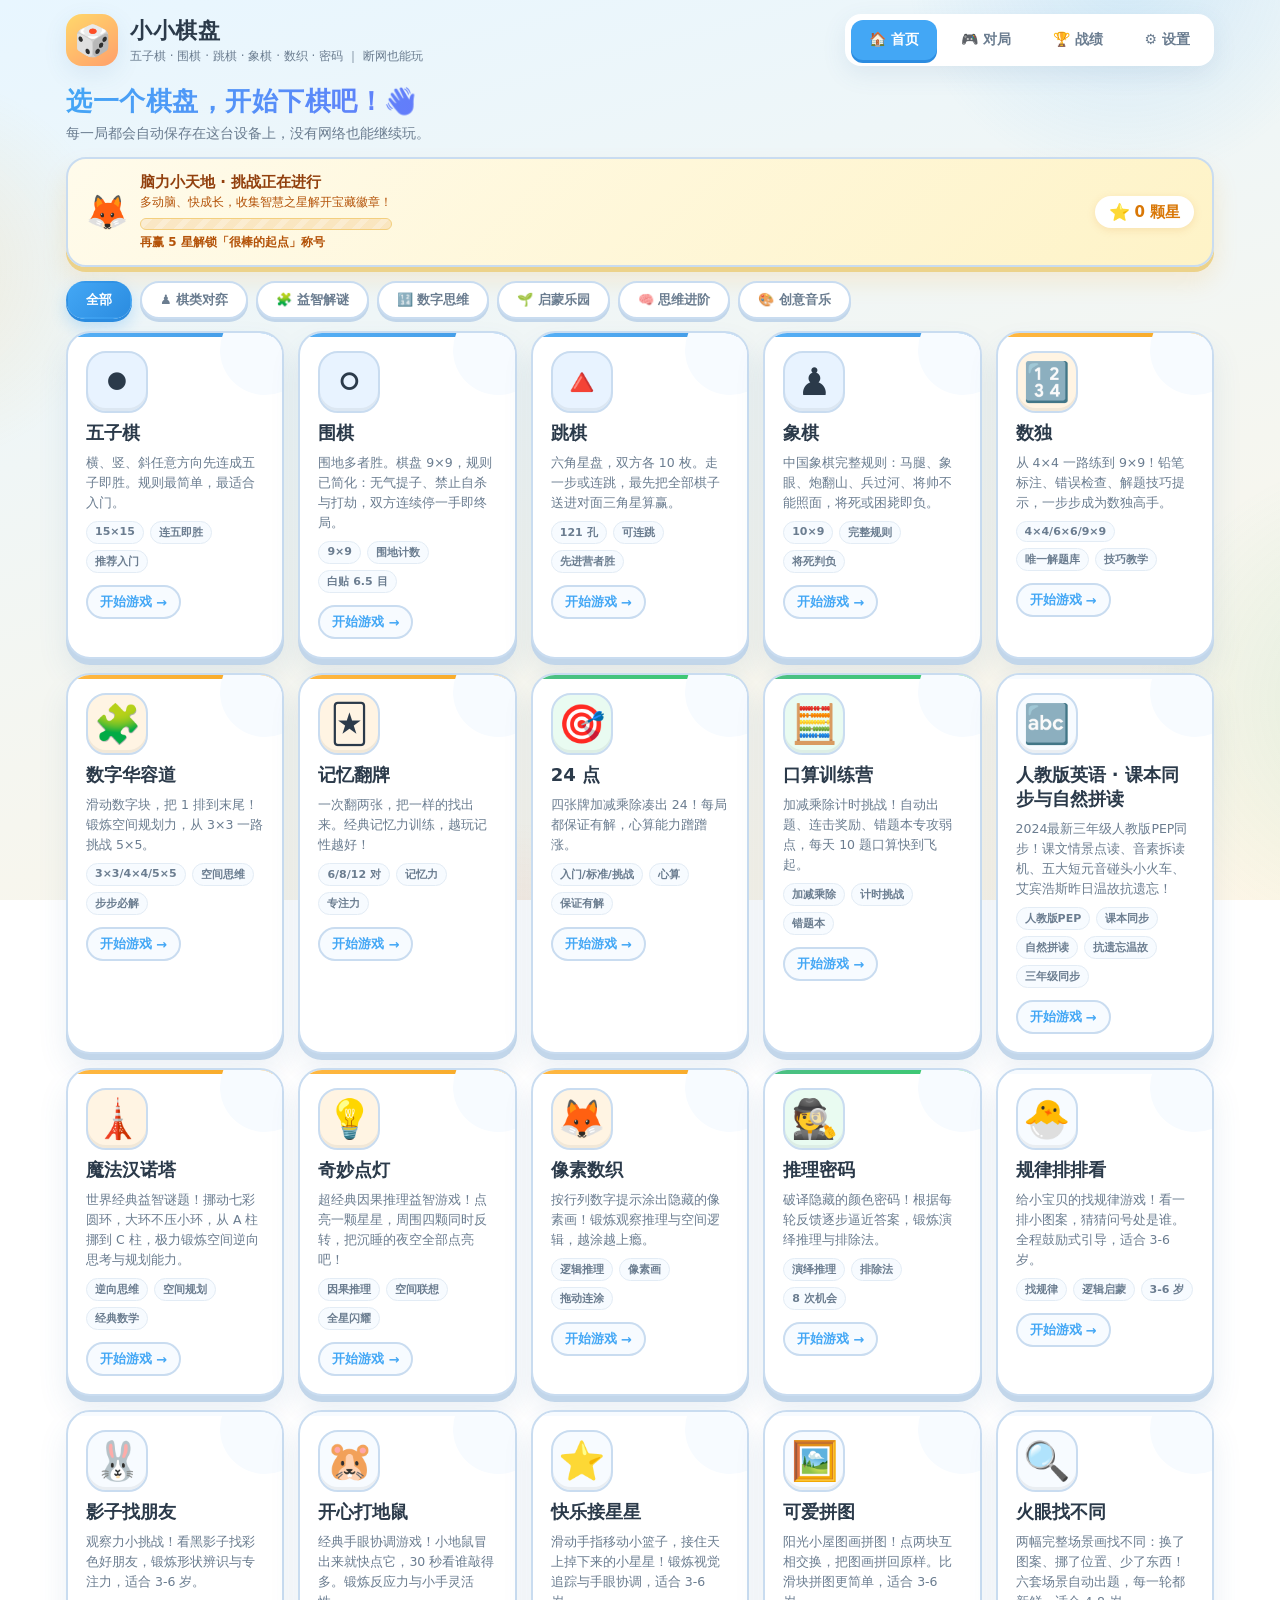
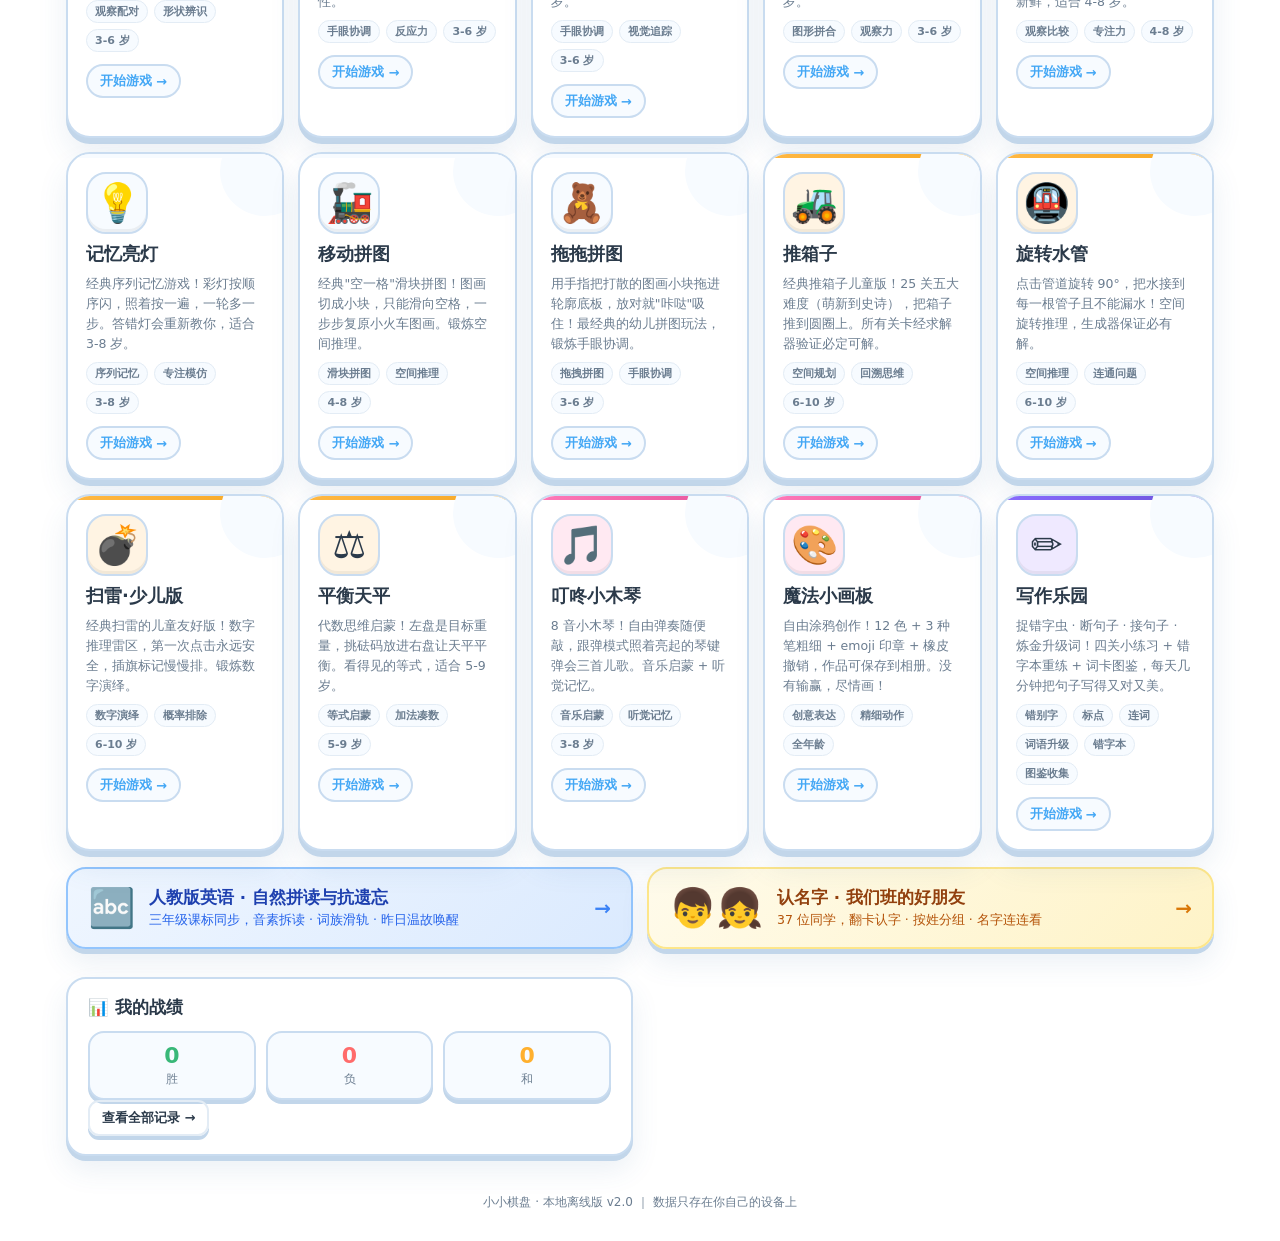
==== commit c520f83e: "feat(view): 增加作文" ====
--- a/index.html
+++ b/index.html
@@ -11,7 +11,7 @@
 <meta name="apple-mobile-web-app-status-bar-style" content="default" data-page-node-id="wv9GF1QgyFFh5aq6DIxNHa" />
 <meta name="apple-mobile-web-app-title" content="小小棋盘" data-page-node-id="FdLRejmoAothPLu0VaNaOs" />
 <link rel="icon" href="data:image/svg+xml,%3Csvg xmlns='http://www.w3.org/2000/svg' viewBox='0 0 64 64'%3E%3Crect width='64' height='64' rx='14' fill='%2343a7f5'/%3E%3Ccircle cx='24' cy='24' r='10' fill='%23222'/%3E%3Ccircle cx='41' cy='40' r='10' fill='%23fff'/%3E%3C/svg%3E" data-page-node-id="fSu2M7FyyVyCVCYTZeYLm3" />
-<link rel="stylesheet" href="css/style.css?v=v55" data-page-node-id="Lvp57xQUDwW5h8cNAw4gQy" />
+<link rel="stylesheet" href="css/style.css?v=v72" data-page-node-id="Lvp57xQUDwW5h8cNAw4gQy" />
 </head>
 <body data-page-node-id="ngsDPfwneFW2iA8TdZTWMj">
 <div class="app" data-page-node-id="X5Hrn5mg2hZkUIB5a4pS3i">
@@ -302,40 +302,42 @@
 
 <canvas id="fx-canvas" class="fx-canvas" style="position:fixed;inset:0;pointer-events:none;z-index:130;"></canvas>
 
-<script src="js/store.js?v=v56"></script>
-<script src="js/sfx.js?v=v56"></script>
-<script src="js/fx.js?v=v56"></script>
-<script src="js/gestures.js?v=v56"></script>
-<script src="js/boardkit.js?v=v56"></script>
-<script src="js/games/gomoku.js?v=v56"></script>
-<script src="js/games/go.js?v=v56"></script>
-<script src="js/games/checkers.js?v=v56"></script>
-<script src="js/games/xiangqi.js?v=v56"></script>
-<script src="js/games/sudoku.js?v=v56"></script>
-<script src="js/games/slide.js?v=v56"></script>
-<script src="js/games/memory.js?v=v56"></script>
-<script src="js/games/game24.js?v=v56"></script>
-<script src="js/games/mathcamp.js?v=v56"></script>
-<script src="js/games/english.js?v=v56"></script>
-<script src="js/games/hanoi.js?v=v56"></script>
-<script src="js/games/lightsout.js?v=v56"></script>
-<script src="js/games/nonogram.js?v=v56"></script>
-<script src="js/games/mastermind.js?v=v56"></script>
-<script src="js/games/pattern.js?v=v56"></script>
-<script src="js/games/shadow.js?v=v56"></script>
-<script src="js/games/mole.js?v=v56"></script>
-<script src="js/games/catch.js?v=v56"></script>
-<script src="js/games/puzzle.js?v=v56"></script>
-<script src="js/games/diff.js?v=v56"></script>
-<script src="js/games/simon.js?v=v56"></script>
-<script src="js/games/slidepic.js?v=v56"></script>
-<script src="js/games/dragpuzzle.js?v=v56"></script>
-<script src="js/games/sokoban.js?v=v56"></script>
-<script src="js/games/pipes.js?v=v56"></script>
-<script src="js/games/mines.js?v=v56"></script>
-<script src="js/games/balance.js?v=v56"></script>
-<script src="js/games/xylo.js?v=v56"></script>
-<script src="js/games/paint.js?v=v56"></script>
-<script src="js/app.js?v=v56"></script>
+<script src="js/store.js?v=v72"></script>
+<script src="js/sfx.js?v=v72"></script>
+<script src="js/fx.js?v=v72"></script>
+<script src="js/gestures.js?v=v72"></script>
+<script src="js/boardkit.js?v=v72"></script>
+<script src="js/games/gomoku.js?v=v72"></script>
+<script src="js/games/go.js?v=v72"></script>
+<script src="js/games/checkers.js?v=v72"></script>
+<script src="js/games/xiangqi.js?v=v72"></script>
+<script src="js/games/sudoku.js?v=v72"></script>
+<script src="js/games/slide.js?v=v72"></script>
+<script src="js/games/memory.js?v=v72"></script>
+<script src="js/games/game24.js?v=v72"></script>
+<script src="js/games/mathcamp.js?v=v72"></script>
+<script src="js/games/english.js?v=v72"></script>
+<script src="js/games/hanoi.js?v=v72"></script>
+<script src="js/games/lightsout.js?v=v72"></script>
+<script src="js/games/nonogram.js?v=v72"></script>
+<script src="js/games/mastermind.js?v=v72"></script>
+<script src="js/games/pattern.js?v=v72"></script>
+<script src="js/games/shadow.js?v=v72"></script>
+<script src="js/games/mole.js?v=v72"></script>
+<script src="js/games/catch.js?v=v72"></script>
+<script src="js/games/puzzle.js?v=v72"></script>
+<script src="js/games/diff.js?v=v72"></script>
+<script src="js/games/simon.js?v=v72"></script>
+<script src="js/games/slidepic.js?v=v72"></script>
+<script src="js/games/dragpuzzle.js?v=v72"></script>
+<script src="js/games/sokoban.js?v=v72"></script>
+<script src="js/games/pipes.js?v=v72"></script>
+<script src="js/games/mines.js?v=v72"></script>
+<script src="js/games/balance.js?v=v72"></script>
+<script src="js/games/xylo.js?v=v72"></script>
+<script src="js/games/paint.js?v=v72"></script>
+<script src="js/writing-data.js?v=v72"></script>
+<script src="js/games/writing.js?v=v72"></script>
+<script src="js/app.js?v=v72"></script>
 </body>
 </html>
--- a/css/style.css
+++ b/css/style.css
@@ -2418,6 +2418,14 @@
   box-sizing: border-box; padding-bottom: 24px;
 }
 
+/* 儿童触控热区基线：模块内所有按钮 ≥48px（儿童级人体工程学） */
+.pep-wrap button {
+  min-height: 48px;
+  display: inline-flex;
+  align-items: center;
+  justify-content: center;
+}
+
 /* 顶部温故唤醒醒目卡 */
 .pep-review-banner {
   display: flex; align-items: center; justify-content: space-between;
@@ -2432,27 +2440,28 @@
 .prb-txt span { font-size: 12px; color: #b45309; }
 .prb-btn { flex-shrink: 0; white-space: nowrap; font-size: 13px; padding: 8px 14px; border-radius: 10px; }
 
-/* 🌟 三大核心主模式导航条 (📖 课本同步 / 🚂 自然拼读 / 🎯 闯关抗遗忘) */
+/* 🌟 三大核心主模式导航（紧凑单行 tab，触控热区 ≥48px） */
 .pep-main-nav {
   display: grid;
   grid-template-columns: repeat(3, 1fr);
-  gap: 8px;
+  gap: 4px;
   background: var(--card);
-  padding: 6px;
-  border-radius: 20px;
+  padding: 5px;
+  border-radius: 16px;
   border: 2px solid var(--line);
   box-shadow: 0 4px 16px rgba(0, 0, 0, 0.04);
 }
 .pep-main-tab {
   display: flex;
-  flex-direction: column;
+  flex-direction: row;
   align-items: center;
   justify-content: center;
-  gap: 3px;
-  padding: 12px 6px;
+  gap: 7px;
+  min-height: 48px;
+  padding: 0 8px;
   background: transparent;
   border: none;
-  border-radius: 14px;
+  border-radius: 12px;
   cursor: pointer;
   transition: all 0.2s cubic-bezier(0.16, 1, 0.3, 1);
   position: relative;
@@ -2469,45 +2478,29 @@
   box-shadow: 0 4px 14px rgba(37, 99, 235, 0.3);
 }
 .pmt-icon {
-  font-size: 24px;
-  line-height: 1.1;
+  font-size: 18px;
+  line-height: 1;
 }
 .pmt-title {
   font-size: 14.5px;
   font-weight: 900;
   color: var(--ink);
-  line-height: 1.2;
+  line-height: 1;
+  white-space: nowrap;
 }
 .pep-main-tab.active .pmt-title {
   color: #ffffff;
 }
-.pmt-sub {
-  font-size: 11px;
-  font-weight: 600;
-  color: var(--ink-2);
-  line-height: 1.2;
-}
-.pep-main-tab.active .pmt-sub {
-  color: rgba(255, 255, 255, 0.88);
-}
 .pmt-badge {
-  position: absolute;
-  top: 4px;
-  right: 8px;
   background: #ef4444;
   color: #fff;
-  font-size: 10px;
+  font-size: 11px;
   font-weight: 900;
-  padding: 2px 6px;
+  padding: 1px 7px;
   border-radius: 999px;
+  line-height: 1.6;
+  flex-shrink: 0;
   box-shadow: 0 2px 6px rgba(239, 68, 68, 0.4);
-}
-
-@media (max-width: 520px) {
-  .pep-main-tab { padding: 9px 3px; gap: 2px; }
-  .pmt-icon { font-size: 20px; }
-  .pmt-title { font-size: 13px; }
-  .pmt-sub { display: none; }
 }
 
 /* 次级工具分段条 (Segmented Control) */
@@ -2521,11 +2514,15 @@
 }
 .pep-sub-btn {
   flex: 1;
-  padding: 8px 12px;
+  display: inline-flex;
+  align-items: center;
+  justify-content: center;
+  min-height: 48px;
+  padding: 0 10px;
   background: transparent;
   border: none;
   border-radius: 10px;
-  font-size: 13px;
+  font-size: 13.5px;
   font-weight: 800;
   color: var(--ink-2);
   cursor: pointer;
@@ -2542,9 +2539,6 @@
   color: var(--primary-d, #1d4ed8);
   box-shadow: 0 2px 8px rgba(0, 0, 0, 0.08);
 }
-@media (max-width: 480px) {
-  .pep-sub-btn { font-size: 11.5px; padding: 7px 4px; }
-}
 
 /* 单元与语速控制条 */
 .pep-bar {
@@ -2553,12 +2547,14 @@
   padding: 0 4px;
 }
 .pep-bar-unit { color: var(--ink); font-weight: 800; }
-.pep-rate-wrap { display: flex; align-items: center; gap: 5px; flex-wrap: wrap; }
-.pep-rate-label { font-size: 11.5px; font-weight: 800; color: var(--ink-2); }
+.pep-rate-wrap { display: flex; align-items: center; gap: 4px; }
+.pep-rate-label { font-size: 12px; font-weight: 800; color: var(--ink-2); flex-shrink: 0; }
 .pep-rate-btn {
+  display: inline-flex; align-items: center; justify-content: center;
+  min-height: 48px;
   background: var(--card); border: 1.5px solid var(--line);
-  color: var(--ink-2); border-radius: 999px; padding: 4px 8px;
-  font-size: 11px; font-weight: 800; cursor: pointer; white-space: nowrap;
+  color: var(--ink-2); border-radius: 999px; padding: 0 12px;
+  font-size: 12.5px; font-weight: 800; cursor: pointer; white-space: nowrap;
   transition: all 0.15s ease;
 }
 .pep-rate-btn:hover {
@@ -2867,27 +2863,96 @@
 .win-stars { font-size: 32px; color: #f59e0b; margin: 8px 0; }
 
 /* ---------------- 模式 0：教材同步大讲堂 / 单元伴学助教 ---------------- */
-.pep-lesson-wrap { display: flex; flex-direction: column; gap: 12px; }
+/* ---------------- 模式 0：教材同步大讲堂 / 单元伴学助教 ---------------- */
+.pep-lesson-wrap {
+  display: flex;
+  flex-direction: column;
+  gap: 12px;
+  width: 100%;
+  max-width: 100%;
+  box-sizing: border-box;
+}
 .pep-lesson-header {
   background: linear-gradient(135deg, #eff6ff 0%, #dbeafe 100%);
-  border: 2px solid #bfdbfe; border-radius: 18px; padding: 12px 16px;
-  box-shadow: 0 4px 12px rgba(59,130,246,0.06);
-  display: flex; flex-direction: column; gap: 6px;
+  border: 2px solid #bfdbfe;
+  border-radius: 18px;
+  padding: 12px 16px;
+  box-shadow: 0 4px 12px rgba(59, 130, 246, 0.06);
+  display: flex;
+  flex-direction: column;
+  gap: 8px;
+  box-sizing: border-box;
 }
 .plh-top-row {
-  display: flex; align-items: center; justify-content: space-between;
-  gap: 10px; flex-wrap: wrap;
+  display: flex;
+  align-items: center;
+  justify-content: space-between;
+  gap: 10px;
+  flex-wrap: wrap;
 }
 .plh-badge {
-  display: inline-block; background: #2563eb; color: #fff;
-  font-size: 11px; font-weight: 800; padding: 2px 8px; border-radius: 999px;
-}
-.plh-title { margin: 0; font-size: 18px; font-weight: 900; color: #1e3a8a; line-height: 1.3; }
-.plh-sub { margin: 0; font-size: 12.5px; color: #3b82f6; font-weight: 700; }
+  display: inline-flex;
+  align-items: center;
+  background: #2563eb;
+  color: #fff;
+  font-size: 11px;
+  font-weight: 800;
+  padding: 3px 9px;
+  border-radius: 999px;
+  white-space: nowrap;
+  flex-shrink: 0;
+}
+.plh-title {
+  margin: 0;
+  font-size: 18px;
+  font-weight: 900;
+  color: #1e3a8a;
+  line-height: 1.3;
+}
+.plh-sub {
+  margin: 0;
+  font-size: 12.5px;
+  color: #3b82f6;
+  font-weight: 700;
+}
 .plh-target {
-  font-size: 12px; color: #1e40af; line-height: 1.45;
-  background: rgba(255,255,255,0.7); padding: 6px 10px; border-radius: 8px;
+  font-size: 12px;
+  color: #1e40af;
+  line-height: 1.45;
+  background: rgba(255, 255, 255, 0.7);
+  padding: 6px 10px;
+  border-radius: 8px;
   border-left: 3px solid #3b82f6;
+  word-break: break-word;
+}
+@media (max-width: 600px) {
+  .pep-lesson-header {
+    padding: 10px 12px;
+    border-radius: 16px;
+  }
+  .plh-top-row {
+    flex-wrap: wrap;
+    gap: 8px;
+  }
+  .plh-badge {
+    min-width: 0;
+    overflow: hidden;
+    text-overflow: ellipsis;
+  }
+  .plh-title {
+    font-size: 16px;
+  }
+  .pep-rate-btn {
+    padding: 0 10px;
+  }
+}
+
+/* 窄屏保险（iPhone SE 320px）：主导航与语速芯片防截断 */
+@media (max-width: 360px) {
+  .pep-main-tab { gap: 4px; padding: 0 4px; }
+  .pmt-title { font-size: 13px; }
+  .pmt-badge { font-size: 10px; padding: 1px 5px; }
+  .pep-rate-btn { padding: 0 8px; }
 }
 
 /* 🌟 课本同步三大子模块分段切换器 (Segmented Switcher) */
@@ -2899,14 +2964,16 @@
   padding: 5px;
   border-radius: 16px;
   border: 1.5px solid var(--line);
+  box-sizing: border-box;
 }
 .pep-lsub-btn {
   display: flex;
-  flex-direction: column;
+  flex-direction: row;
   align-items: center;
   justify-content: center;
-  gap: 2px;
-  padding: 10px 4px;
+  gap: 6px;
+  min-height: 48px;
+  padding: 0 6px;
   background: transparent;
   border: none;
   border-radius: 12px;
@@ -2914,6 +2981,7 @@
   transition: all 0.2s cubic-bezier(0.16, 1, 0.3, 1);
   user-select: none;
   -webkit-tap-highlight-color: transparent;
+  min-width: 0;
 }
 .pep-lsub-btn:hover {
   background: rgba(255, 255, 255, 0.6);
@@ -2924,55 +2992,81 @@
   box-shadow: 0 3px 12px rgba(0, 0, 0, 0.08);
 }
 .plsb-icon {
-  font-size: 20px;
+  font-size: 17px;
   line-height: 1;
+  flex-shrink: 0;
 }
 .plsb-txt {
-  font-size: 13.5px;
+  font-size: 14px;
   font-weight: 900;
   color: var(--ink);
   line-height: 1.2;
+  white-space: nowrap;
+  overflow: hidden;
+  text-overflow: ellipsis;
 }
 .pep-lsub-btn.active .plsb-txt {
   color: #1d4ed8;
 }
-.plsb-sub {
-  font-size: 11px;
-  font-weight: 600;
-  color: var(--ink-2);
-  line-height: 1.2;
-}
-.pep-lsub-btn.active .plsb-sub {
-  color: #2563eb;
-}
 @media (max-width: 520px) {
-  .pep-lesson-subnav { gap: 4px; padding: 4px; }
-  .pep-lsub-btn { padding: 8px 2px; }
-  .plsb-icon { font-size: 18px; }
-  .plsb-txt { font-size: 12px; }
-  .plsb-sub { font-size: 10px; }
+  .pep-lesson-subnav {
+    gap: 4px;
+    padding: 4px;
+  }
+  .plsb-txt {
+    font-size: 13px;
+    letter-spacing: -0.2px;
+  }
 }
 
 /* 选项卡底部步骤引导卡 */
 .pep-tab-footer-guide {
   margin-top: 14px;
-  padding: 12px 14px;
+  padding: 12px;
   background: linear-gradient(135deg, #f8fafc 0%, #f1f5f9 100%);
   border: 1.5px dashed #cbd5e1;
   border-radius: 14px;
   display: flex;
-  align-items: center;
-  justify-content: space-between;
+  flex-direction: column;
+  align-items: stretch;
   gap: 10px;
-  flex-wrap: wrap;
+  box-sizing: border-box;
+  width: 100%;
+}
+@media (min-width: 640px) {
+  .pep-tab-footer-guide {
+    flex-direction: row;
+    align-items: center;
+    justify-content: space-between;
+  }
 }
 .pep-tab-footer-guide.split {
-  justify-content: space-between;
+  flex-direction: column;
+  gap: 8px;
+}
+@media (min-width: 640px) {
+  .pep-tab-footer-guide.split {
+    flex-direction: row;
+    justify-content: space-between;
+  }
+}
+.pep-tab-footer-guide .btn {
+  white-space: normal !important;
+  text-align: center;
+  line-height: 1.35;
+  word-break: break-word;
+  max-width: 100%;
+  box-sizing: border-box;
+  padding: 10px 12px;
+  font-size: 13px;
+  height: auto;
 }
 .ptfg-tip {
   font-size: 12.5px;
   font-weight: 700;
   color: var(--ink-2);
+  line-height: 1.4;
+  word-break: break-word;
 }
 
 /* 快捷单元切换药丸滑轨 (支持移动端平滑横向拖动手势) */
@@ -2984,6 +3078,8 @@
   -webkit-overflow-scrolling: touch;
   padding: 4px 2px 8px;
   scrollbar-width: thin;
+  max-width: 100%;
+  box-sizing: border-box;
 }
 .pep-lesson-units-bar::-webkit-scrollbar {
   height: 4px;
@@ -2992,13 +3088,26 @@
   background: rgba(0, 0, 0, 0.15);
   border-radius: 4px;
 }
+@media (max-width: 520px) {
+  .pep-lesson-units-bar {
+    scrollbar-width: none;
+    padding: 3px 0 6px;
+  }
+  .pep-lesson-units-bar::-webkit-scrollbar {
+    display: none;
+  }
+}
 .pep-unit-pill-btn {
   flex-shrink: 0;
+  display: inline-flex;
+  align-items: center;
+  justify-content: center;
+  min-height: 48px;
   background: var(--card);
   border: 1.5px solid var(--line);
   color: var(--ink);
   border-radius: 999px;
-  padding: 7px 15px;
+  padding: 0 14px;
   font-size: 12.5px;
   font-weight: 800;
   cursor: pointer;
@@ -3017,8 +3126,13 @@
   box-shadow: 0 3px 10px rgba(59, 130, 246, 0.35);
   transform: translateY(-1px);
 }
-
-/* ---------------- 课文情景大图卡片 (Let's talk 场景真实还原) ---------------- */
+@media (max-width: 520px) {
+  .pep-unit-pill-btn {
+    padding: 0 11px;
+    font-size: 12px;
+  }
+}
+
 /* ---------------- 课文情景大图卡片与分镜剧场 (Let's talk 场景真实还原) ---------------- */
 .pep-scene-card {
   background: var(--card);
@@ -3029,6 +3143,7 @@
   display: flex;
   flex-direction: column;
   margin-bottom: 12px;
+  box-sizing: border-box;
 }
 .pep-scene-acts-bar {
   padding: 8px 12px;
@@ -3036,8 +3151,10 @@
   border-bottom: 1.5px solid var(--line);
   display: flex;
   align-items: center;
+  justify-content: space-between;
   gap: 10px;
   flex-wrap: wrap;
+  box-sizing: border-box;
 }
 .psab-title {
   font-size: 13px;
@@ -3047,6 +3164,7 @@
   align-items: center;
   gap: 5px;
   white-space: nowrap;
+  flex-shrink: 0;
 }
 .pep-act-pills {
   display: flex;
@@ -3056,6 +3174,8 @@
   scrollbar-width: none;
   -webkit-overflow-scrolling: touch;
   padding: 2px 0;
+  flex: 1;
+  min-width: 0;
 }
 .pep-act-pills::-webkit-scrollbar { display: none; }
 .pep-act-btn {
@@ -3068,6 +3188,7 @@
   border-radius: 14px;
   cursor: pointer;
   white-space: nowrap;
+  flex-shrink: 0;
   transition: all 0.2s ease;
   user-select: none;
   -webkit-user-select: none;
@@ -3083,6 +3204,21 @@
   border-color: transparent;
   box-shadow: 0 2px 8px rgba(2, 132, 199, 0.35);
   transform: translateY(-1px);
+}
+@media (max-width: 600px) {
+  .pep-scene-acts-bar {
+    flex-direction: column;
+    align-items: stretch;
+    gap: 8px;
+    padding: 8px 10px;
+  }
+  .pep-act-pills {
+    width: 100%;
+    overflow-x: auto;
+    flex-wrap: nowrap;
+    -webkit-overflow-scrolling: touch;
+    padding-bottom: 2px;
+  }
 }
 .psc-media {
   width: 100%;
@@ -3101,14 +3237,13 @@
   transition: transform 0.3s ease;
 }
 .psc-caption {
-  padding: 10px 14px;
+  padding: 8px 12px;
   background: linear-gradient(135deg, #f8fafc 0%, #f1f5f9 100%);
   display: flex;
-  align-items: center;
-  justify-content: space-between;
+  align-items: flex-start;
   gap: 8px;
   border-top: 1px solid var(--line);
-  flex-wrap: wrap;
+  box-sizing: border-box;
 }
 .psc-badge {
   font-size: 11px;
@@ -3120,20 +3255,24 @@
   display: inline-flex;
   align-items: center;
   gap: 4px;
+  flex-shrink: 0;
+  white-space: nowrap;
 }
 .psc-text {
-  font-size: 12.5px;
+  font-size: 12px;
   font-weight: 700;
   color: var(--ink-2);
+  line-height: 1.45;
   flex: 1;
-  min-width: 200px;
+  min-width: 0;
+  word-break: break-word;
 }
 @media (max-width: 520px) {
   .pep-svg-scene {
     max-height: 160px;
   }
   .psc-caption {
-    padding: 8px 10px;
+    padding: 7px 10px;
   }
   .psc-text {
     font-size: 11px;
@@ -3141,14 +3280,74 @@
 }
 
 .pep-section-card {
-  background: var(--card); border: 2px solid var(--line);
-  border-radius: 18px; padding: 16px; box-shadow: var(--shadow);
-}
-.psc-head { display: flex; align-items: center; justify-content: space-between; gap: 8px; margin-bottom: 12px; flex-wrap: wrap; }
-.psc-title { font-size: 15px; font-weight: 800; color: var(--ink); display: flex; align-items: center; gap: 6px; }
+  background: var(--card);
+  border: 2px solid var(--line);
+  border-radius: 18px;
+  padding: 14px;
+  box-shadow: var(--shadow);
+  box-sizing: border-box;
+  width: 100%;
+}
+.psc-head {
+  display: flex;
+  align-items: center;
+  justify-content: space-between;
+  gap: 8px;
+  margin-bottom: 12px;
+  flex-wrap: wrap;
+}
+.psc-title {
+  font-size: 14.5px;
+  font-weight: 800;
+  color: var(--ink);
+  display: flex;
+  align-items: center;
+  gap: 6px;
+  flex-wrap: wrap;
+}
 .psc-title .badge {
-  background: rgba(67,167,245,0.12); color: var(--primary);
-  font-size: 11px; font-weight: 700; padding: 2px 6px; border-radius: 6px;
+  background: rgba(67, 167, 245, 0.12);
+  color: var(--primary);
+  font-size: 11px;
+  font-weight: 700;
+  padding: 2px 6px;
+  border-radius: 6px;
+  white-space: nowrap;
+}
+.psc-actions {
+  display: flex;
+  align-items: center;
+  gap: 6px;
+  flex-wrap: wrap;
+}
+@media (max-width: 600px) {
+  .pep-section-card {
+    padding: 12px 10px;
+    border-radius: 16px;
+  }
+  .psc-head {
+    flex-direction: column;
+    align-items: stretch;
+    gap: 8px;
+  }
+  .psc-head > .btn {
+    width: 100%;
+    justify-content: center;
+  }
+  .psc-actions {
+    display: grid;
+    grid-template-columns: repeat(2, 1fr);
+    gap: 6px;
+    width: 100%;
+  }
+  .psc-actions .btn {
+    width: 100%;
+    justify-content: center;
+    padding: 7px 4px;
+    font-size: 11.5px;
+    white-space: nowrap;
+    text-align: center;
+  }
 }
 
 /* Let's talk 对话列表 */
@@ -3158,6 +3357,7 @@
   padding: 10px 14px; background: var(--bg-hover, #f8fafc);
   border: 1.5px solid var(--line); border-radius: 14px;
   transition: all 0.18s ease; cursor: pointer;
+  box-sizing: border-box;
 }
 .pep-dialogue-item:hover { border-color: #93c5fd; background: #f0f7ff; }
 .pep-dialogue-item.speaking {
@@ -3184,11 +3384,12 @@
 .pdi-avatar { font-size: 26px; line-height: 1; flex-shrink: 0; padding-top: 2px; }
 .pdi-body { flex: 1; min-width: 0; }
 .pdi-speaker { font-size: 11px; font-weight: 800; color: var(--ink-2); margin-bottom: 2px; }
-.pdi-en { font-size: 15px; font-weight: 800; color: var(--ink); line-height: 1.4; }
-.pdi-cn { font-size: 12.5px; color: var(--ink-2); margin-top: 2px; }
+.pdi-en { font-size: 15px; font-weight: 800; color: var(--ink); line-height: 1.4; word-break: break-word; }
+.pdi-cn { font-size: 12.5px; color: var(--ink-2); margin-top: 2px; word-break: break-word; }
 .pdi-speak-btn {
   background: transparent; border: none; font-size: 18px;
-  cursor: pointer; padding: 4px; border-radius: 8px; flex-shrink: 0;
+  cursor: pointer; padding: 0; border-radius: 12px; flex-shrink: 0;
+  width: 48px; height: 48px;
   transition: transform 0.1s ease;
 }
 .pdi-speak-btn:active { transform: scale(0.85); }
@@ -3196,45 +3397,33 @@
 /* ---------------- 3D 拟物翻转记忆闪卡 (Let's learn 3D Cards) ---------------- */
 .pep-vocab-grid {
   display: grid;
-  grid-template-columns: repeat(2, 1fr);
-  gap: 12px;
-}
-@media (min-width: 600px) {
-  .pep-vocab-grid {
-    grid-template-columns: repeat(3, 1fr);
-    gap: 14px;
-  }
-}
-@media (min-width: 900px) {
-  .pep-vocab-grid {
-    grid-template-columns: repeat(auto-fill, minmax(260px, 1fr));
-    gap: 16px;
-  }
-}
-
-.pep-vocab-grid {
-  display: grid;
-  grid-template-columns: repeat(auto-fill, minmax(240px, 1fr));
+  grid-template-columns: 1fr;
   gap: 14px;
   width: 100%;
   box-sizing: border-box;
 }
-@media (max-width: 580px) {
+@media (min-width: 600px) {
   .pep-vocab-grid {
     grid-template-columns: repeat(2, 1fr);
-    gap: 10px;
+    gap: 16px;
   }
 }
-@media (max-width: 360px) {
+@media (min-width: 960px) {
   .pep-vocab-grid {
-    grid-template-columns: 1fr;
-    gap: 12px;
+    grid-template-columns: repeat(3, 1fr);
+    gap: 18px;
+  }
+}
+@media (min-width: 1280px) {
+  .pep-vocab-grid {
+    grid-template-columns: repeat(auto-fill, minmax(280px, 1fr));
+    gap: 18px;
   }
 }
 
 .pep-card-3d {
   position: relative;
-  min-height: 310px;
+  min-height: 330px;
   perspective: 1200px;
   -webkit-perspective: 1200px;
   cursor: pointer;
@@ -3242,12 +3431,13 @@
   -webkit-user-select: none;
   touch-action: manipulation;
   width: 100%;
+  box-sizing: border-box;
 }
 .pep-card-inner {
   position: relative;
   width: 100%;
   height: 100%;
-  min-height: 310px;
+  min-height: 330px;
   transition: transform 0.52s cubic-bezier(0.34, 1.56, 0.64, 1);
   transform-style: preserve-3d;
   -webkit-transform-style: preserve-3d;
@@ -3266,11 +3456,14 @@
   border-radius: 18px;
   border: 2px solid var(--line);
   box-shadow: 0 4px 14px rgba(0, 0, 0, 0.05);
-  padding: 12px;
+  padding: 12px 14px;
   display: flex;
   flex-direction: column;
   box-sizing: border-box;
   background: var(--card);
+  overflow-y: auto;
+  -webkit-overflow-scrolling: touch;
+  scrollbar-width: thin;
   transition: border-color 0.2s, box-shadow 0.2s;
 }
 .pep-card-3d:hover .pep-card-face {
@@ -3288,7 +3481,7 @@
 }
 .pvc-illustration-box {
   width: 100%;
-  height: 110px;
+  height: 120px;
   position: relative;
   display: flex;
   align-items: center;
@@ -3307,8 +3500,8 @@
   position: absolute;
   right: 8px;
   bottom: 8px;
-  width: 34px;
-  height: 34px;
+  width: 48px;
+  height: 48px;
   border-radius: 50%;
   background: rgba(255, 255, 255, 0.95);
   border: 1.5px solid rgba(59, 130, 246, 0.25);
@@ -3342,12 +3535,13 @@
 }
 .pvc-en {
   display: block;
-  font-size: clamp(24px, 5.2vw, 32px);
+  font-size: clamp(24px, 5.5vw, 32px);
   font-weight: 900;
   color: #0f172a;
   letter-spacing: 0.5px;
   line-height: 1.15;
   text-align: center;
+  word-break: break-word;
 }
 .pvc-ipa {
   display: inline-block;
@@ -3361,25 +3555,26 @@
   margin-top: 2px;
 }
 .pvc-cn {
-  font-size: clamp(16px, 3.8vw, 19px);
+  font-size: clamp(16px, 4vw, 19px);
   font-weight: 800;
   color: #2563eb;
   margin: 3px 0;
   text-align: center;
+  word-break: break-word;
 }
 .pvc-phonics-chips {
   display: flex;
   align-items: center;
   justify-content: center;
-  gap: 5px;
+  gap: 6px;
   flex-wrap: wrap;
-  margin: 4px 0 6px;
+  margin: 4px 0 8px;
 }
 .pvc-pchip {
   font-size: 13px;
   font-weight: 800;
-  padding: 3px 8px;
-  border-radius: 7px;
+  padding: 3px 9px;
+  border-radius: 8px;
   background: #eff6ff;
   color: #1d4ed8;
   border: 1.5px solid #bfdbfe;
@@ -3390,14 +3585,16 @@
   background: linear-gradient(135deg, #fef3c7 0%, #fde68a 100%);
   border: 1.5px solid #fcd34d;
   border-radius: 12px;
-  padding: 8px 10px;
-  font-size: 12px;
+  padding: 8px 12px;
+  font-size: 12.5px;
   font-weight: 800;
   color: #b45309;
   cursor: pointer;
   text-align: center;
   transition: all 0.15s ease;
   box-shadow: 0 2px 6px rgba(245, 158, 11, 0.12);
+  width: 100%;
+  box-sizing: border-box;
 }
 .pvc-flip-btn:hover {
   background: linear-gradient(135deg, #fde68a 0%, #fcd34d 100%);
@@ -3411,7 +3608,7 @@
   transform: rotateY(180deg);
   -webkit-transform: rotateY(180deg);
   gap: 8px;
-  padding: 12px;
+  padding: 12px 14px;
 }
 .pvc-back-head {
   display: flex;
@@ -3419,17 +3616,21 @@
   justify-content: space-between;
   border-bottom: 2px solid #fde68a;
   padding-bottom: 6px;
+  gap: 8px;
+  flex-wrap: wrap;
 }
 .pbh-word {
-  font-size: clamp(22px, 5vw, 28px);
+  font-size: clamp(20px, 5vw, 26px);
   font-weight: 900;
   color: #92400e;
   letter-spacing: 0.5px;
+  word-break: break-word;
 }
 .pbh-cn {
-  font-size: 15px;
+  font-size: 14.5px;
   font-weight: 800;
   color: #b45309;
+  word-break: break-word;
 }
 .pvc-magic-box {
   background: #ffffff;
@@ -3450,10 +3651,11 @@
   gap: 4px;
 }
 .pmb-body {
-  font-size: 14px;
+  font-size: 13.5px;
   font-weight: 700;
   color: #78350f;
   line-height: 1.45;
+  word-break: break-word;
 }
 .pvc-tpr-box {
   background: #ecfdf5;
@@ -3473,23 +3675,26 @@
   gap: 4px;
 }
 .ptb-body {
-  font-size: 14px;
+  font-size: 13.5px;
   font-weight: 700;
   color: #065f46;
   line-height: 1.45;
+  word-break: break-word;
 }
 .pvc-back-bottom {
   margin-top: auto;
   display: flex;
   gap: 8px;
+  width: 100%;
 }
 .pvc-back-bottom .btn {
   flex: 1;
   padding: 8px 6px;
-  font-size: 12.5px;
+  font-size: 12px;
   font-weight: 800;
   border-radius: 12px;
   justify-content: center;
+  white-space: nowrap;
 }
 
 /* ---------------- 沉浸式单卡学习模式 (Hero Flashcard Deck) ---------------- */
@@ -3512,8 +3717,8 @@
   border-radius: 16px;
 }
 .pep-hero-card .pvc-floating-speaker {
-  width: 44px;
-  height: 44px;
+  width: 48px;
+  height: 48px;
   font-size: 20px;
   right: 12px;
   bottom: 12px;
@@ -3710,9 +3915,6 @@
     width: 74px;
     height: 58px;
   }
-  .pvc-illustration-box {
-    height: 74px;
-  }
 }
 
 /* 🌟 单词助记小魔法与 TPR 动作样式 */
@@ -3731,8 +3933,16 @@
   margin-top: 5px; padding-top: 5px; border-top: 1px dashed rgba(0,0,0,0.06);
 }
 .pvc-soundout-btn {
-  font-size: 11px !important; padding: 3px 8px !important; border-radius: 6px !important;
-}
+  font-size: 12.5px !important; border-radius: 10px !important;
+}
+.pvc-speaker {
+  width: 48px; height: 48px; border-radius: 50%;
+  border: 1.5px solid var(--line); background: var(--card-2);
+  font-size: 18px; cursor: pointer; flex-shrink: 0;
+  display: inline-flex; align-items: center; justify-content: center;
+  transition: transform 0.15s ease, background 0.15s ease;
+}
+.pvc-speaker:hover { background: var(--primary); color: #fff; }
 .pvc-pair-badge {
   font-size: 10px; font-weight: 800; color: #7c3aed; background: #f5f3ff;
   padding: 2px 6px; border-radius: 4px; border: 1px solid #ddd6fe;
@@ -3941,4 +4151,220 @@
   #btn-settings-drawer { display: none; }
 }
 
-
+/* ---------- 写作乐园（wr-）：错字啄木鸟 + 词语炼金炉 ---------- */
+.wr-wrap {
+  width: 100%; max-width: 480px; margin: 0 auto;
+  display: flex; flex-direction: column; gap: 12px;
+}
+.wr-tabs { display: flex; gap: 8px; justify-content: center; }
+.wr-tab {
+  flex: 1; min-height: 44px; padding: 8px 4px; font-size: 14px; font-weight: 800;
+  border-radius: 14px; background: var(--card); color: var(--ink-2);
+  border: 1.5px solid var(--line); box-shadow: var(--shadow); cursor: pointer;
+  transition: all 0.15s; touch-action: manipulation;
+}
+.wr-tab.active { background: var(--primary); color: #fff; border-color: transparent; }
+.wr-pane { display: flex; flex-direction: column; gap: 12px; }
+.wr-mode { text-align: center; font-size: 13px; color: var(--ink-2); display: flex; justify-content: center; align-items: center; gap: 6px; flex-wrap: wrap; }
+.wr-link {
+  background: none; border: none; color: var(--primary); font-weight: 800; font-size: 13px;
+  padding: 6px 8px; min-height: 34px; cursor: pointer; border-radius: 10px;
+}
+.wr-link:active { background: rgba(67, 167, 245, 0.12); }
+.wr-prog { display: flex; gap: 6px; justify-content: center; }
+.wr-prog i { width: 22px; height: 8px; border-radius: 4px; background: var(--line); transition: all 0.2s; }
+.wr-prog i.cur { background: var(--primary); transform: scaleY(1.7); }
+.wr-prog i.ok { background: var(--good); }
+.wr-prog i.no { background: var(--bad); }
+.wr-question {
+  text-align: center; min-height: 96px; padding: 16px 10px; border-radius: 18px;
+  background: var(--card); box-shadow: var(--shadow); border: 2px solid var(--line);
+  display: flex; flex-wrap: wrap; justify-content: center; align-content: center;
+  font-size: clamp(24px, 6.6vw, 30px); font-weight: 900; line-height: 1.75;
+  letter-spacing: 2px; transition: all 0.2s;
+}
+.wr-question.good { background: rgba(34, 197, 94, 0.12); border-color: var(--good); }
+.wr-question.bad { background: rgba(239, 68, 68, 0.12); border-color: var(--bad); }
+.wr-ch {
+  font: inherit; color: inherit; letter-spacing: inherit; line-height: inherit;
+  background: none; border: 1.5px dashed transparent; border-radius: 10px;
+  padding: 3px 2px; min-width: 1.4em; min-height: 1.6em; cursor: pointer;
+  transition: background 0.12s, transform 0.08s, border-color 0.15s;
+  touch-action: manipulation; user-select: none; -webkit-user-select: none;
+}
+.wr-ch:active { background: rgba(67, 167, 245, 0.15); border-color: var(--primary); }
+.wr-ch.hit { background: var(--good); color: #fff; border-color: transparent; }
+.wr-ch.miss { background: var(--bad); color: #fff; border-color: transparent; }
+.wr-target { color: var(--bad); font-size: 1.1em; padding: 0 2px; }
+.wr-blank { color: var(--primary); font-size: 1.1em; letter-spacing: 4px; }
+.wr-tip { text-align: center; font-size: 14px; color: var(--ink-2); font-weight: 600; }
+.wr-opts { display: flex; flex-direction: column; gap: 10px; }
+.wr-row { display: flex; flex-wrap: wrap; gap: 10px; justify-content: center; }
+.wr-col { display: flex; flex-direction: column; gap: 10px; }
+.wr-opt {
+  min-height: 52px; padding: 10px 16px; font-size: 20px; font-weight: 800;
+  border-radius: 16px; background: var(--card); color: var(--ink);
+  border: 2px solid var(--line); box-shadow: 0 3px 0 var(--line), 0 4px 10px rgba(0, 0, 0, 0.03);
+  cursor: pointer; transition: transform 0.1s, box-shadow 0.1s, background 0.15s;
+  touch-action: manipulation; user-select: none; -webkit-user-select: none;
+}
+.wr-opt:active { transform: translateY(2px) scale(0.98); }
+.wr-opt.hit { background: var(--good); border-color: var(--good); color: #fff; }
+.wr-opt.miss { background: var(--bad); border-color: var(--bad); color: #fff; }
+.wr-opt.mid { background: #fef3c7; border-color: #f59e0b; color: #92400e; }
+.wr-clean { border-style: dashed; border-color: var(--primary); color: var(--primary); font-size: 16px; }
+.wr-fb { text-align: center; font-size: 16px; font-weight: 800; min-height: 24px; line-height: 1.6; }
+.wr-fb.good { color: var(--good); }
+.wr-fb.bad { color: var(--bad); }
+.wr-fb b { color: inherit; }
+/* 讲解卡：答错后停在本题，展示正确答案与原因，点「我知道了」才进下一题 */
+.wr-fix {
+  background: #fff1f0; border: 2px solid #ffccc7; border-radius: 14px;
+  padding: 12px 14px; margin: 8px 0; width: 100%;
+  font-size: 15px; line-height: 1.8; color: var(--ink); text-align: center;
+  animation: wrFixIn 0.25s ease-out;
+}
+.wr-fix b { color: #d4380d; font-size: 17px; }
+.wr-fix s { color: #8c8c8c; }
+@keyframes wrFixIn { from { opacity: 0; transform: translateY(6px); } to { opacity: 1; transform: none; } }
+.wr-result { text-align: center; padding: 8px; }
+.wr-score { font-size: 34px; font-weight: 900; color: var(--primary); }
+.wr-score.perfect { color: #f59e0b; text-shadow: 0 0 12px rgba(245, 158, 11, 0.35); }
+.wr-again { display: flex; justify-content: center; max-width: none; }
+.wr-again .btn { padding: 12px 30px; font-size: 16px; border-radius: 16px; }
+.wr-hist { text-align: center; font-size: 13px; color: var(--ink-2); line-height: 1.9; }
+.wr-hist-item {
+  display: inline-block; margin: 0 5px; padding: 2px 10px; border-radius: 8px;
+  background: var(--card); box-shadow: var(--shadow); font-weight: 700; color: var(--ink);
+}
+.wr-hist-item i { font-style: normal; font-size: 11px; color: var(--ink-2); margin-left: 4px; }
+.wr-book-head { display: flex; justify-content: space-between; align-items: baseline; }
+.wr-empty { text-align: center; padding: 28px 16px; color: var(--ink-2); font-size: 15px; border: 2px dashed var(--line); border-radius: 16px; }
+.wr-wrong-item {
+  display: flex; align-items: center; flex-wrap: wrap; gap: 6px 10px;
+  padding: 10px 14px; border-radius: 14px; background: var(--card);
+  border: 1.5px solid var(--line); box-shadow: var(--shadow);
+}
+.wr-wrong-word { font-size: 19px; font-weight: 900; color: var(--ink); }
+.wr-wrong-word b { color: var(--bad); }
+.wr-dots { margin-left: auto; display: flex; gap: 5px; }
+.wr-dots i { width: 9px; height: 9px; border-radius: 50%; background: var(--line); }
+.wr-dots i.on { background: var(--good); }
+.wr-book-act { display: flex; justify-content: center; }
+.wr-book-act .btn { padding: 12px 26px; font-size: 15px; border-radius: 16px; }
+.wr-cards-head { display: flex; justify-content: space-between; align-items: baseline; }
+.wr-unit-row { display: flex; gap: 6px; justify-content: center; flex-wrap: wrap; }
+.wr-unit-chip {
+  width: 38px; height: 38px; border-radius: 12px; font-size: 15px; font-weight: 800;
+  background: var(--card); color: var(--ink-2); border: 1.5px solid var(--line); cursor: pointer;
+  transition: all 0.15s; touch-action: manipulation;
+}
+.wr-unit-chip.active { background: var(--primary); color: #fff; border-color: transparent; }
+.wr-unit-title { font-size: 14px; font-weight: 800; color: var(--ink-2); margin-top: 4px; }
+.wr-cards-grid { display: grid; grid-template-columns: repeat(auto-fill, minmax(96px, 1fr)); gap: 10px; }
+.wr-card {
+  aspect-ratio: 1 / 1.06; border-radius: 16px; display: flex; flex-direction: column;
+  align-items: center; justify-content: center; gap: 4px; font-size: 19px; font-weight: 900;
+  background: var(--card-2, var(--card)); color: var(--ink); border: 2px solid var(--line);
+  cursor: pointer; transition: transform 0.12s; touch-action: manipulation;
+}
+.wr-card:active { transform: scale(0.95); }
+.wr-card.got { background: var(--card); border-color: rgba(67, 167, 245, 0.4); }
+.wr-card.got.s3 { border-color: #f59e0b; background: rgba(245, 158, 11, 0.08); }
+.wr-card.got i { font-style: normal; font-size: 12px; color: #f59e0b; letter-spacing: 2px; }
+.wr-trend-block { background: var(--card); border: 1.5px solid var(--line); border-radius: 16px; padding: 12px 14px; }
+.wr-trend-block > b { font-size: 14px; }
+.wr-trend { display: flex; align-items: flex-end; gap: 8px; height: 120px; margin-top: 10px; }
+.wr-trend i {
+  flex: 1; min-width: 18px; border-radius: 6px 6px 2px 2px; background: rgba(67, 167, 245, 0.3);
+  position: relative; transition: height 0.3s;
+}
+.wr-trend i.good { background: var(--good); }
+.wr-trend i u {
+  position: absolute; top: -18px; left: 50%; transform: translateX(-50%);
+  text-decoration: none; font-size: 11px; font-weight: 800; color: var(--ink-2);
+}
+/* ---------- 写作二期：L2 标点小交警 / L3 连词对对碰 ---------- */
+/* .wr-question 是 flex wrap 容器，块级结构需占满一行 */
+.wr-question .wr-tip, .wr-question .wr-para, .wr-question .wr-pair-cols { width: 100%; }
+.wr-para { text-align: left; font-size: 21px; font-weight: 800; line-height: 2.2; color: var(--ink); }
+.wr-seg { white-space: nowrap; }
+.wr-slot {
+  font: inherit; min-width: 1.6em; min-height: 1.6em; margin: 0 2px;
+  border: 2px dashed var(--primary); border-radius: 10px;
+  background: rgba(67, 167, 245, 0.08); color: var(--primary);
+  cursor: pointer; vertical-align: middle; transition: all 0.15s;
+  touch-action: manipulation; user-select: none; -webkit-user-select: none;
+}
+.wr-slot.fill { border-style: solid; background: var(--primary); color: #fff; }
+.wr-slot.near { transform: scale(1.18); background: var(--warn); border-color: var(--warn); color: #fff; }
+.wr-tray { padding: 10px; border-radius: 14px; background: rgba(67, 167, 245, 0.07); }
+.wr-p-car {
+  width: 52px; height: 52px; font-size: 26px; font-weight: 900;
+  border-radius: 14px; background: var(--card); color: var(--ink);
+  border: 2px solid var(--line); box-shadow: 0 3px 0 var(--line);
+  cursor: pointer; transition: all 0.12s;
+  touch-action: none; user-select: none; -webkit-user-select: none;
+}
+.wr-p-car:active { transform: translateY(2px); }
+.wr-p-car.sel { border-color: var(--primary); background: rgba(67, 167, 245, 0.15); color: var(--primary); box-shadow: 0 0 0 3px rgba(67, 167, 245, 0.25); }
+.wr-p-ghost {
+  position: fixed; z-index: 999; width: 44px; height: 44px; display: flex;
+  align-items: center; justify-content: center; font-size: 24px; font-weight: 900;
+  border-radius: 12px; background: var(--primary); color: #fff;
+  box-shadow: 0 6px 16px rgba(0, 0, 0, 0.25); pointer-events: none; opacity: 0.9;
+}
+.wr-pair-cols { display: flex; gap: 10px; align-items: flex-start; }
+.wr-pair-col { flex: 1; display: flex; flex-direction: column; gap: 8px; }
+.wr-pair {
+  min-height: 48px; padding: 8px 10px; font-size: 15px; font-weight: 700; line-height: 1.45;
+  border-radius: 14px; background: var(--card); color: var(--ink);
+  border: 2px solid var(--line); box-shadow: 0 2px 0 var(--line);
+  cursor: pointer; text-align: left; transition: all 0.15s;
+  touch-action: manipulation; user-select: none; -webkit-user-select: none;
+}
+.wr-pair.sel { border-color: var(--primary); background: rgba(67, 167, 245, 0.12); }
+.wr-pair.done {
+  border-color: var(--good); background: rgba(34, 197, 94, 0.1);
+  color: var(--ink-2); box-shadow: none; opacity: 0.55; pointer-events: none;
+}
+.wr-bk {
+  font: inherit; min-width: 3.2em; padding: 0 6px; margin: 0 2px;
+  border: 2px dashed var(--primary); border-radius: 10px;
+  background: rgba(67, 167, 245, 0.08); color: var(--primary);
+  cursor: pointer; vertical-align: middle; transition: all 0.15s;
+  touch-action: manipulation; user-select: none; -webkit-user-select: none;
+}
+.wr-bk.active { background: rgba(67, 167, 245, 0.2); box-shadow: 0 0 0 3px rgba(67, 167, 245, 0.2); }
+.wr-bk.fill { border-style: solid; background: var(--primary); color: #fff; }
+.wr-chip {
+  min-height: 44px; padding: 8px 18px; font-size: 18px; font-weight: 800;
+  border-radius: 14px; background: var(--card); color: var(--ink);
+  border: 2px solid var(--line); box-shadow: 0 3px 0 var(--line);
+  cursor: pointer; transition: all 0.12s;
+  touch-action: manipulation; user-select: none; -webkit-user-select: none;
+}
+.wr-chip:active { transform: translateY(2px); }
+.wr-line { padding: 2px 8px; border-radius: 8px; transition: background 0.2s; }
+.wr-line.then { background: rgba(255, 176, 46, 0.15); }
+.wr-line.hot { background: rgba(255, 176, 46, 0.35); box-shadow: 0 0 0 2px var(--warn); }
+.wr-line s { color: var(--ink-2); }
+@media (max-width: 374px) {
+  .wr-para { font-size: 18px; }
+  .wr-pair { font-size: 13px; min-height: 42px; }
+  .wr-chip { font-size: 16px; min-height: 40px; padding: 6px 14px; }
+  .wr-p-car { width: 46px; height: 46px; font-size: 22px; }
+}
+@media (prefers-reduced-motion: reduce) {
+  .wr-slot, .wr-p-car, .wr-pair, .wr-bk, .wr-chip, .wr-line { transition: none; }
+}
+
+@media (max-width: 374px) {
+  .wr-question { font-size: 22px; letter-spacing: 1px; }
+  .wr-cards-grid { grid-template-columns: repeat(auto-fill, minmax(84px, 1fr)); }
+}
+@media (prefers-reduced-motion: reduce) {
+  .wr-tab, .wr-opt, .wr-ch, .wr-card, .wr-trend i, .wr-unit-chip { transition: none; }
+}
+
+
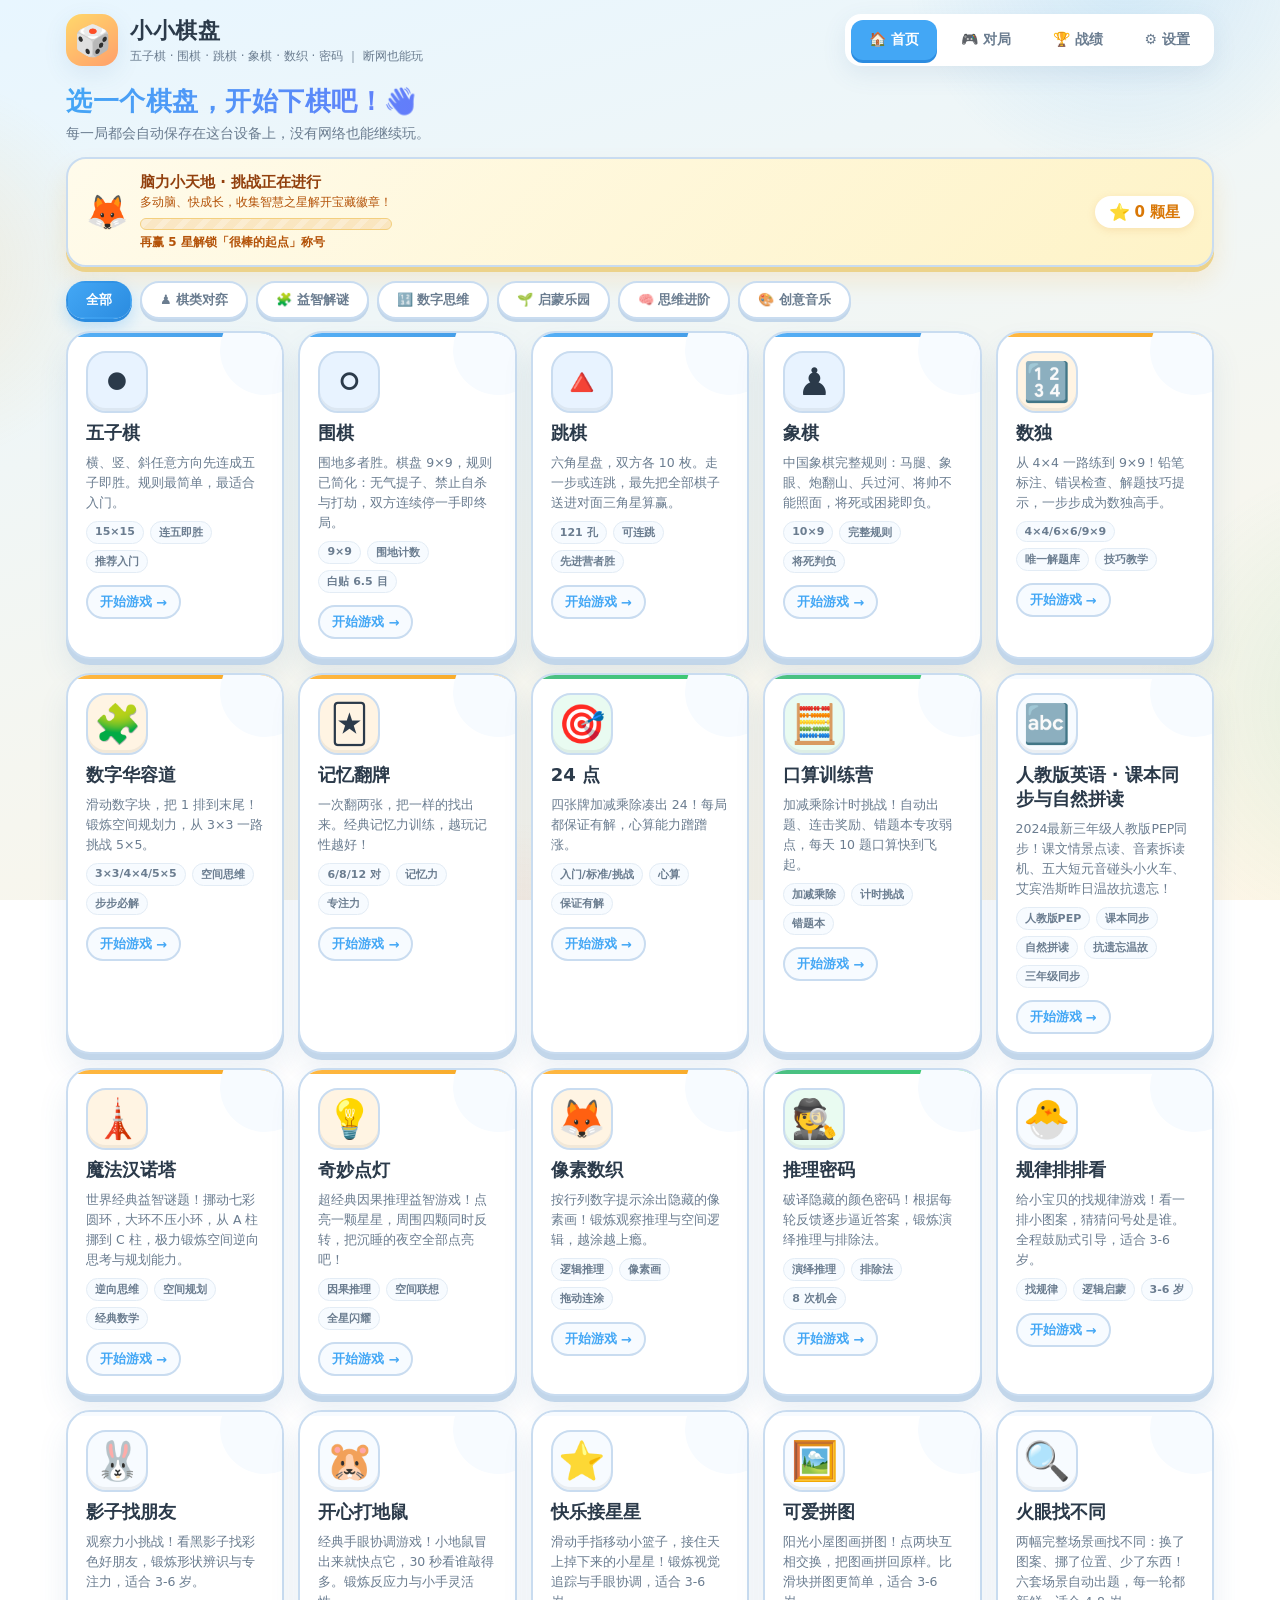
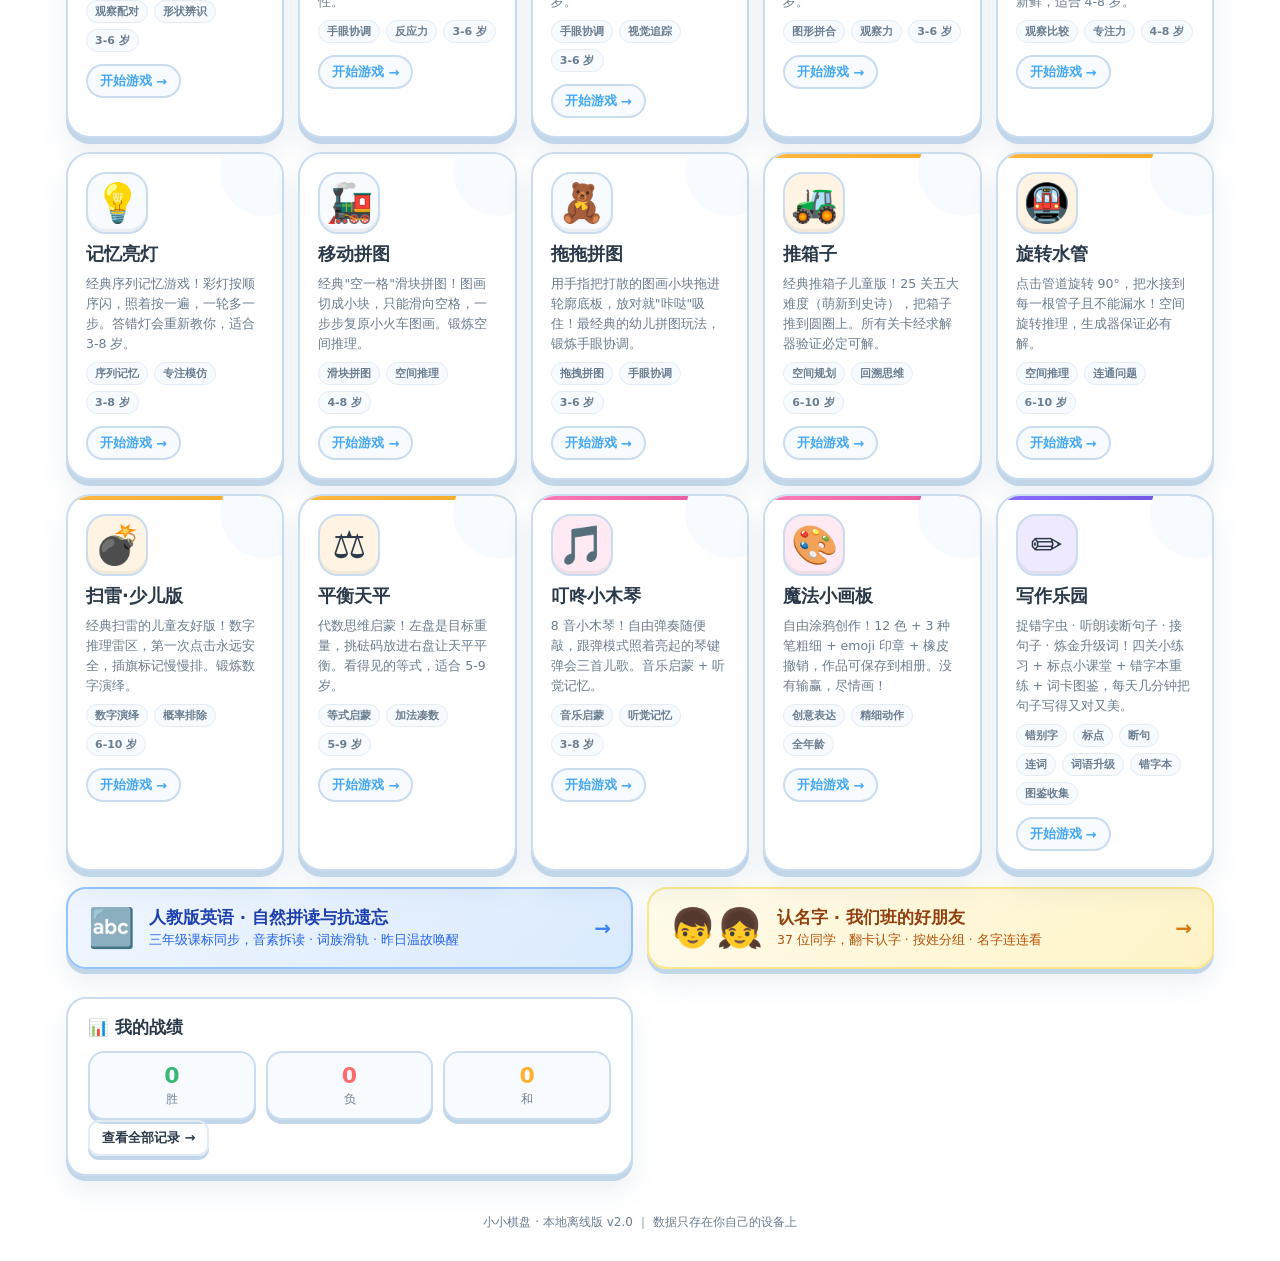
==== commit 234bd40c: "feat(view): 增加标点符号" ====
--- a/index.html
+++ b/index.html
@@ -11,7 +11,7 @@
 <meta name="apple-mobile-web-app-status-bar-style" content="default" data-page-node-id="wv9GF1QgyFFh5aq6DIxNHa" />
 <meta name="apple-mobile-web-app-title" content="小小棋盘" data-page-node-id="FdLRejmoAothPLu0VaNaOs" />
 <link rel="icon" href="data:image/svg+xml,%3Csvg xmlns='http://www.w3.org/2000/svg' viewBox='0 0 64 64'%3E%3Crect width='64' height='64' rx='14' fill='%2343a7f5'/%3E%3Ccircle cx='24' cy='24' r='10' fill='%23222'/%3E%3Ccircle cx='41' cy='40' r='10' fill='%23fff'/%3E%3C/svg%3E" data-page-node-id="fSu2M7FyyVyCVCYTZeYLm3" />
-<link rel="stylesheet" href="css/style.css?v=v72" data-page-node-id="Lvp57xQUDwW5h8cNAw4gQy" />
+<link rel="stylesheet" href="css/style.css?v=v73" data-page-node-id="Lvp57xQUDwW5h8cNAw4gQy" />
 </head>
 <body data-page-node-id="ngsDPfwneFW2iA8TdZTWMj">
 <div class="app" data-page-node-id="X5Hrn5mg2hZkUIB5a4pS3i">
@@ -302,42 +302,42 @@
 
 <canvas id="fx-canvas" class="fx-canvas" style="position:fixed;inset:0;pointer-events:none;z-index:130;"></canvas>
 
-<script src="js/store.js?v=v72"></script>
-<script src="js/sfx.js?v=v72"></script>
-<script src="js/fx.js?v=v72"></script>
-<script src="js/gestures.js?v=v72"></script>
-<script src="js/boardkit.js?v=v72"></script>
-<script src="js/games/gomoku.js?v=v72"></script>
-<script src="js/games/go.js?v=v72"></script>
-<script src="js/games/checkers.js?v=v72"></script>
-<script src="js/games/xiangqi.js?v=v72"></script>
-<script src="js/games/sudoku.js?v=v72"></script>
-<script src="js/games/slide.js?v=v72"></script>
-<script src="js/games/memory.js?v=v72"></script>
-<script src="js/games/game24.js?v=v72"></script>
-<script src="js/games/mathcamp.js?v=v72"></script>
-<script src="js/games/english.js?v=v72"></script>
-<script src="js/games/hanoi.js?v=v72"></script>
-<script src="js/games/lightsout.js?v=v72"></script>
-<script src="js/games/nonogram.js?v=v72"></script>
-<script src="js/games/mastermind.js?v=v72"></script>
-<script src="js/games/pattern.js?v=v72"></script>
-<script src="js/games/shadow.js?v=v72"></script>
-<script src="js/games/mole.js?v=v72"></script>
-<script src="js/games/catch.js?v=v72"></script>
-<script src="js/games/puzzle.js?v=v72"></script>
-<script src="js/games/diff.js?v=v72"></script>
-<script src="js/games/simon.js?v=v72"></script>
-<script src="js/games/slidepic.js?v=v72"></script>
-<script src="js/games/dragpuzzle.js?v=v72"></script>
-<script src="js/games/sokoban.js?v=v72"></script>
-<script src="js/games/pipes.js?v=v72"></script>
-<script src="js/games/mines.js?v=v72"></script>
-<script src="js/games/balance.js?v=v72"></script>
-<script src="js/games/xylo.js?v=v72"></script>
-<script src="js/games/paint.js?v=v72"></script>
-<script src="js/writing-data.js?v=v72"></script>
-<script src="js/games/writing.js?v=v72"></script>
-<script src="js/app.js?v=v72"></script>
+<script src="js/store.js?v=v73"></script>
+<script src="js/sfx.js?v=v73"></script>
+<script src="js/fx.js?v=v73"></script>
+<script src="js/gestures.js?v=v73"></script>
+<script src="js/boardkit.js?v=v73"></script>
+<script src="js/games/gomoku.js?v=v73"></script>
+<script src="js/games/go.js?v=v73"></script>
+<script src="js/games/checkers.js?v=v73"></script>
+<script src="js/games/xiangqi.js?v=v73"></script>
+<script src="js/games/sudoku.js?v=v73"></script>
+<script src="js/games/slide.js?v=v73"></script>
+<script src="js/games/memory.js?v=v73"></script>
+<script src="js/games/game24.js?v=v73"></script>
+<script src="js/games/mathcamp.js?v=v73"></script>
+<script src="js/games/english.js?v=v73"></script>
+<script src="js/games/hanoi.js?v=v73"></script>
+<script src="js/games/lightsout.js?v=v73"></script>
+<script src="js/games/nonogram.js?v=v73"></script>
+<script src="js/games/mastermind.js?v=v73"></script>
+<script src="js/games/pattern.js?v=v73"></script>
+<script src="js/games/shadow.js?v=v73"></script>
+<script src="js/games/mole.js?v=v73"></script>
+<script src="js/games/catch.js?v=v73"></script>
+<script src="js/games/puzzle.js?v=v73"></script>
+<script src="js/games/diff.js?v=v73"></script>
+<script src="js/games/simon.js?v=v73"></script>
+<script src="js/games/slidepic.js?v=v73"></script>
+<script src="js/games/dragpuzzle.js?v=v73"></script>
+<script src="js/games/sokoban.js?v=v73"></script>
+<script src="js/games/pipes.js?v=v73"></script>
+<script src="js/games/mines.js?v=v73"></script>
+<script src="js/games/balance.js?v=v73"></script>
+<script src="js/games/xylo.js?v=v73"></script>
+<script src="js/games/paint.js?v=v73"></script>
+<script src="js/writing-data.js?v=v73"></script>
+<script src="js/games/writing.js?v=v73"></script>
+<script src="js/app.js?v=v73"></script>
 </body>
 </html>
--- a/css/style.css
+++ b/css/style.css
@@ -4349,6 +4349,91 @@
 .wr-line.then { background: rgba(255, 176, 46, 0.15); }
 .wr-line.hot { background: rgba(255, 176, 46, 0.35); box-shadow: 0 0 0 2px var(--warn); }
 .wr-line s { color: var(--ink-2); }
+
+/* ---------- 写作五期：L2 子模式条 / 听声断句子 / 标点小课堂 ---------- */
+.wr-sub[hidden], .wr-prog[hidden] { display: none; }   /* flex 容器会覆盖 hidden 属性 */
+.wr-sub { display: flex; gap: 8px; margin: 8px 0 4px; flex-wrap: wrap; }
+.wr-sub button {
+  flex: 1; min-width: 96px; padding: 9px 6px; font-size: 14px; font-weight: 800;
+  border-radius: 12px; background: var(--card); color: var(--ink-2);
+  border: 2px solid var(--line); cursor: pointer;
+  transition: all 0.15s; touch-action: manipulation; user-select: none; -webkit-user-select: none;
+}
+.wr-sub button.active { background: rgba(67, 167, 245, 0.14); color: var(--primary); border-color: var(--primary); box-shadow: 0 0 0 2px rgba(67, 167, 245, 0.18); }
+.wr-btns { width: 100%; display: flex; gap: 10px; align-items: center; margin: 4px 0 12px; flex-wrap: wrap; }
+.wr-say {
+  padding: 9px 16px; font-size: 15px; font-weight: 800; border-radius: 12px;
+  background: #fff7e6; color: #d46b08; border: 2px solid #ffd591; cursor: pointer;
+  transition: all 0.12s; touch-action: manipulation; user-select: none; -webkit-user-select: none;
+}
+.wr-say:active { transform: translateY(2px); }
+.wr-bline { line-height: 2.7; padding: 14px 10px; border-radius: 14px; background: rgba(67, 167, 245, 0.04); }
+.wr-bz { white-space: nowrap; }
+.wr-br {
+  font: inherit; width: 1.15em; height: 1.7em; margin: 0 1px; padding: 0;
+  border: none; border-bottom: 3px dotted rgba(67, 167, 245, 0.45);
+  background: transparent; color: var(--primary); font-size: 0.78em; vertical-align: baseline;
+  cursor: pointer; transition: all 0.12s; line-height: 1;
+  touch-action: manipulation; user-select: none; -webkit-user-select: none;
+}
+.wr-br.fill { border-bottom-style: solid; border-bottom-color: var(--good); color: var(--good); font-size: 0.95em; }
+.wr-br.sel { background: rgba(255, 176, 46, 0.22); border-bottom-color: var(--warn); border-radius: 8px 8px 0 0; }
+.wr-why { font-size: 14px; font-weight: 600; line-height: 1.7; margin-top: 6px; padding: 6px 10px; background: rgba(67, 167, 245, 0.07); border-radius: 10px; color: var(--ink); }
+.wr-why b { color: var(--primary); margin-right: 4px; }
+.wr-cls-list { width: 100%; display: grid; grid-template-columns: repeat(auto-fill, minmax(140px, 1fr)); gap: 12px; }
+.wr-cls-card {
+  display: flex; flex-direction: column; align-items: center; gap: 6px; padding: 16px 10px;
+  border-radius: 18px; background: var(--card); border: 2px solid var(--line);
+  box-shadow: 0 3px 0 var(--line); cursor: pointer;
+  transition: all 0.15s; touch-action: manipulation; user-select: none; -webkit-user-select: none;
+}
+.wr-cls-card:active { transform: translateY(2px); }
+.wr-cls-card.done { border-color: var(--good); background: rgba(34, 197, 94, 0.07); }
+.wr-cls-card.lock { opacity: 0.55; filter: grayscale(0.6); }
+.wr-cls-emoji { font-size: 34px; line-height: 1; }
+.wr-cls-mk { font-size: 30px; font-weight: 900; color: var(--primary); line-height: 1; }
+.wr-cls-card b { font-size: 15px; color: var(--ink); }
+.wr-cls-card i { font-size: 12px; font-style: normal; color: var(--ink-2); }
+.wr-cls-lesson { width: 100%; text-align: left; }
+.wr-cls-back { display: inline-block; margin-bottom: 8px; font-size: 14px; }
+.wr-cls-hero { display: flex; align-items: center; justify-content: center; gap: 18px; margin: 6px 0; }
+.wr-cls-bigemoji { font-size: 56px; }
+.wr-cls-bigmk {
+  font-size: 64px; font-weight: 900; color: var(--primary);
+  width: 92px; height: 92px; display: flex; align-items: center; justify-content: center;
+  background: rgba(67, 167, 245, 0.1); border-radius: 50%;
+}
+.wr-cls-name { display: block; text-align: center; font-size: 22px; color: var(--ink); margin-bottom: 10px; }
+.wr-cls-rhyme { text-align: center; font-size: 19px; font-weight: 800; line-height: 2; color: #d46b08; margin-bottom: 12px; }
+.wr-cls-talk { font-size: 16px; line-height: 1.9; color: var(--ink); background: rgba(67, 167, 245, 0.06); border-radius: 14px; padding: 12px 14px; margin-bottom: 14px; }
+.wr-cls-sec { font-size: 15px; font-weight: 800; color: var(--ink); margin-bottom: 8px; }
+.wr-cls-says { display: flex; flex-direction: column; gap: 8px; margin-bottom: 16px; }
+.wr-cls-say {
+  display: flex; align-items: center; gap: 8px; text-align: left;
+  padding: 10px 12px; font-size: 16px; font-weight: 700; line-height: 1.5;
+  border-radius: 12px; background: var(--card); border: 2px solid var(--line);
+  color: var(--ink); cursor: pointer; transition: all 0.12s;
+  touch-action: manipulation; user-select: none; -webkit-user-select: none;
+}
+.wr-cls-say:active { transform: translateY(2px); }
+.wr-say-ic { flex: none; }
+.wr-cls-qhead { font-size: 14px; font-weight: 800; color: var(--ink-2); margin-bottom: 10px; }
+.wr-cls-qmk {
+  display: inline-flex; align-items: center; justify-content: center;
+  width: 30px; height: 30px; border-radius: 8px; background: rgba(67, 167, 245, 0.12);
+  color: var(--primary); font-size: 19px; font-weight: 900; margin-right: 6px;
+}
+.wr-cls-q { font-size: 20px; font-weight: 800; line-height: 1.7; color: var(--ink); margin-bottom: 14px; }
+@media (max-width: 374px) {
+  .wr-sub button { font-size: 13px; min-width: 88px; padding: 8px 4px; }
+  .wr-bline { font-size: 17px; line-height: 2.5; padding: 10px 6px; }
+  .wr-cls-q { font-size: 18px; }
+  .wr-cls-bigmk { width: 76px; height: 76px; font-size: 52px; }
+  .wr-cls-bigemoji { font-size: 46px; }
+}
+@media (prefers-reduced-motion: reduce) {
+  .wr-sub button, .wr-br, .wr-cls-card, .wr-cls-say, .wr-say { transition: none; }
+}
 @media (max-width: 374px) {
   .wr-para { font-size: 18px; }
   .wr-pair { font-size: 13px; min-height: 42px; }
